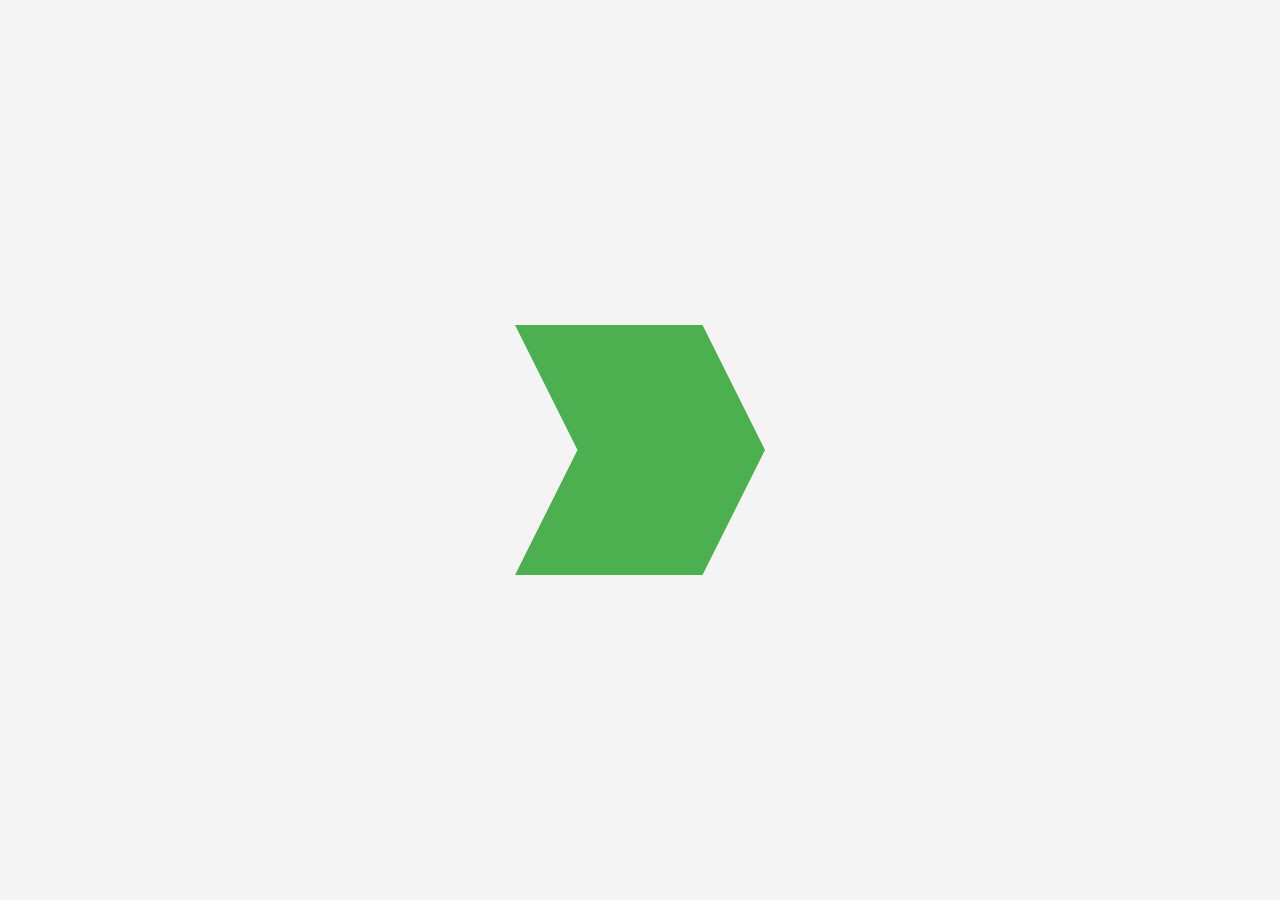
==== test.html @ a3309229 "first commit" ====
<!DOCTYPE html>
<html lang="en">
<head>
<meta charset="UTF-8">
<meta name="viewport" content="width=device-width, initial-scale=1.0">
<title>Clip Path Square</title>

<style>
    * {
        margin: 0;
        padding: 0;
        box-sizing: border-box;
    }

    body {
        display: flex;
        justify-content: center;
        align-items: center;
        height: 100vh;
        background: #f4f4f4;
    }

    .square {
        width: 250px;
        height: 250px;
        background: #4CAF50;

        /* Square Clip Path */
/* clip-path: polygon(
     100% 0,
        100% 0,
        100% 100%,
        0 100%
); */

/* clip-path: polygon(75% 0%, 100% 50%, 75% 100%, 0% 100%,25% 50%, 0% 0%); */
clip-path: polygon(75% 0, 100% 50%, 75% 100%,0% 100%, 25% 50%,0% 0%);
    }
</style>
</head>
<body>

<div class="square"></div>

</body>
</html>
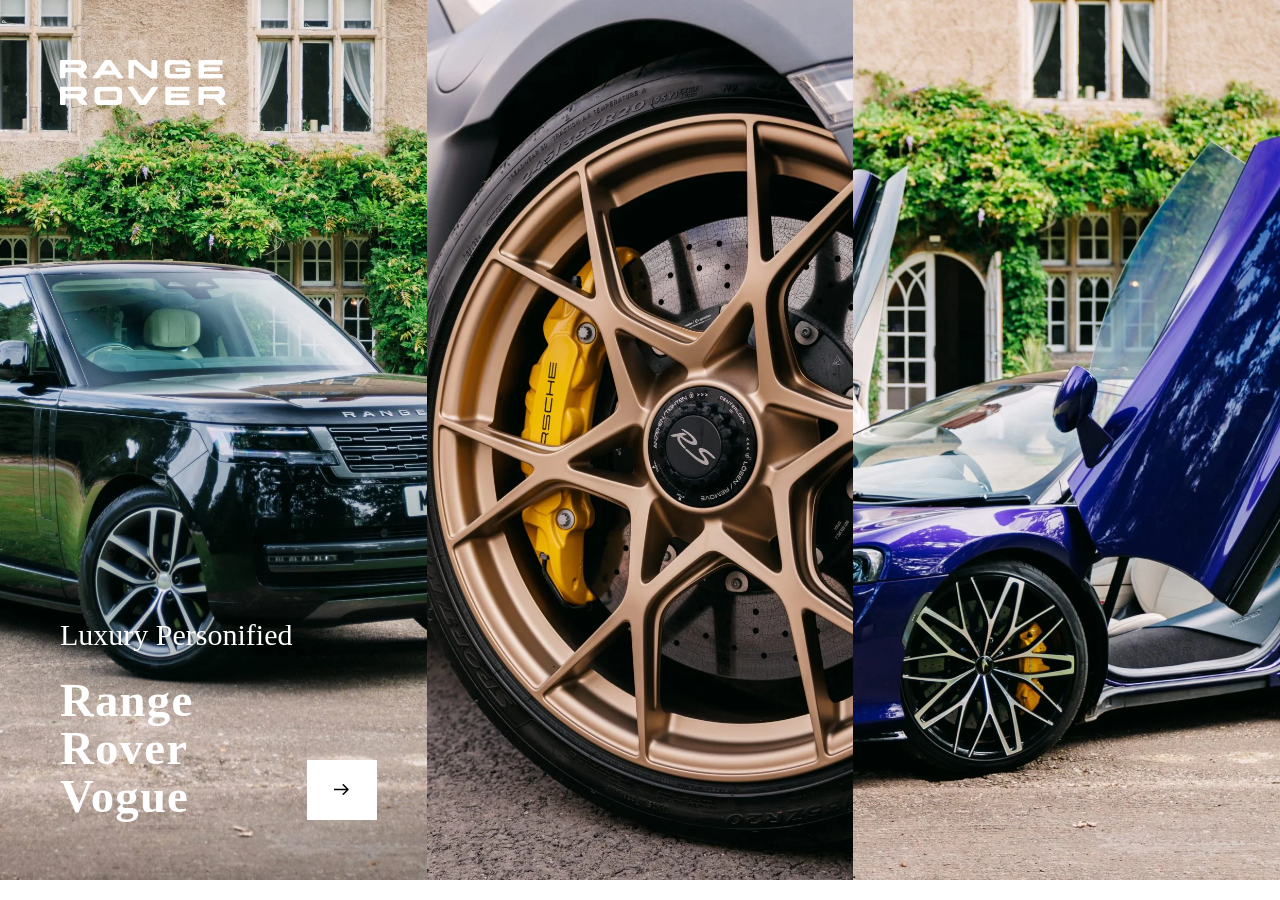
==== commit 56e2b0d2: "completed mobile navbar" ====
--- a/test.html
+++ b/test.html
@@ -1,46 +1,296 @@
 <!DOCTYPE html>
 <html lang="en">
 <head>
-<meta charset="UTF-8">
-<meta name="viewport" content="width=device-width, initial-scale=1.0">
-<title>Clip Path Square</title>
-
-<style>
-    * {
-        margin: 0;
-        padding: 0;
-        box-sizing: border-box;
-    }
-
-    body {
-        display: flex;
-        justify-content: center;
-        align-items: center;
-        height: 100vh;
-        background: #f4f4f4;
-    }
-
-    .square {
-        width: 250px;
-        height: 250px;
-        background: #4CAF50;
-
-        /* Square Clip Path */
-/* clip-path: polygon(
-     100% 0,
-        100% 0,
-        100% 100%,
-        0 100%
-); */
-
-/* clip-path: polygon(75% 0%, 100% 50%, 75% 100%, 0% 100%,25% 50%, 0% 0%); */
-clip-path: polygon(75% 0, 100% 50%, 75% 100%,0% 100%, 25% 50%,0% 0%);
-    }
-</style>
+    <meta charset="UTF-8">
+    <meta name="viewport" content="width=device-width, initial-scale=1.0">
+    <title>Document</title>
 </head>
 <body>
-
-<div class="square"></div>
-
+    <style>
+        
+*,
+*::before,
+*::after{
+    margin: 0;
+    padding: 0;
+    box-sizing: border-box;
+}
+/*premimum section */
+.premimum_wrapper{
+padding: 150px 0px;
+}
+.premimum_content{
+      display: grid;
+  grid-template-columns: 1fr 1fr; /* Two equal columns */
+  gap: 30px;  
+}
+.premimum_left h3{
+    font-size: 40px;
+font-style: normal;
+font-weight: 500;
+line-height: 120%; /* 48px */
+letter-spacing: 1.2px;
+}
+.premimum_right{
+    display: flex;
+    flex-direction: column;
+    gap: 30px;
+}
+.premimum_right_content h4{
+font-size: 22px;
+font-style: normal;
+font-weight: 700;
+line-height: 28px;
+}
+.premimum_right_content p{
+font-size: 22px;
+font-style: normal;
+font-weight: 400;
+line-height: 28px;
+}
+.premimum_right_content{
+    display: flex;
+    flex-direction: column;
+    gap: 30px;
+}
+.premimum_right_content_head h3{
+color: #FF8000;
+font-size: 16px;
+font-style: normal;
+font-weight: 700;
+line-height: 24px;
+}
+.premimum_right_content_button{
+    display: flex;
+    gap: 10px;
+    align-items: center;
+
+}
+.premimum_right_content_button svg{
+    display: none;
+     transform: translateX(-10px);
+    transition: transform 0.5s ease;
+}
+.premimum_right_content_button:hover svg{
+    display: block;
+     transform: translateX(0)
+    
+}
+
+/* .car_expander{
+    display: grid;
+      grid-template-columns: 1fr 1fr 1fr;
+      height: 880px; 
+}
+.car_expander-img{
+    background-color: #FF8000;
+    transition: width .5s;
+}
+.car_expander-img img{
+    width: 100%;
+    height: 100%;
+        object-fit: cover;
+    display: block;
+}
+.car_expander-img:hover{
+    width: 1280px;
+    cursor: pointer;
+} */
+
+.car_expander {
+    display: grid;
+    grid-template-columns: 1fr 1fr 1fr;
+    height: 880px;
+    transition: grid-template-columns 0.6s ease;
+    overflow: hidden;
+}
+
+.car_expander:has(.car_expander-img:nth-child(1):hover) {
+    grid-template-columns: 2fr 0.5fr 0.5fr;
+}
+
+.car_expander:has(.car_expander-img:nth-child(2):hover) {
+    grid-template-columns: 0.5fr 2fr 0.5fr;
+}
+
+.car_expander:has(.car_expander-img:nth-child(3):hover) {
+    grid-template-columns: 0.5fr 0.5fr 2fr;
+}
+
+.car_expander-img {
+    overflow: hidden;
+    position: relative;
+}
+
+.car_expander-img img {
+    width: 100%;
+    height: 100%;
+    object-fit: cover;
+    transition: transform 0.6s ease;
+}
+
+.car_expander-img:hover img {
+    transform: scale(1.05);
+}
+.car_expander_content{
+   position: absolute;
+    inset: 0;              /* top:0; right:0; bottom:0; left:0 */
+    padding: 60px;
+    display: flex;
+   
+    color: #fff;
+    z-index: 2;
+    display: flex;
+    flex-direction: column;
+   justify-content: space-between;
+}
+.expander_overlay-svg{
+  
+}
+.car_expander_bottom h6{
+font-family: "Darker Grotesque";
+font-size: 30px;
+font-style: normal;
+font-weight: 500;
+line-height: 140%;
+}
+.expander-car-name{
+    display: flex;
+    gap: 20px;
+}
+.expander-car-name{
+    font-family: "IvyOra Display";
+font-size: 40px;
+font-style: normal;
+font-weight: 500;
+line-height: 120%; /* 48px */
+letter-spacing: 1.2px;
+display: flex;
+gap: 20px;
+align-items: flex-end;
+}
+.car_expander_bottom{
+    display: flex;
+    flex-direction: column;
+    gap: 20px;
+}
+h6,h3{
+    margin: 0;
+}
+
+
+
+
+
+/*arrow_down*/
+.arrow_down_wrap{
+    position: relative;
+    width: 60px;
+    height: 60px;
+}
+
+/* bars sit fixed in place above the box, hidden until hover — no motion, no fade */
+.trail-bars{
+    position: absolute;
+    top: 0;
+    left: 0;
+    width: 60px;
+    /* height: 30px; */
+    height: 60px;
+    display: flex;
+    /* flex-direction: column; */
+    gap: 5px;
+}
+.trail-bars .trail-bar{
+    opacity: 0;
+   
+    width: 5px;
+    height: 100%;
+    background-color: #FFF;    
+}
+
+.arrow_down_wrap:hover .trail-bar1{
+    opacity: .4;
+}
+.arrow_down_wrap:hover .trail-bar2{
+    opacity: .6;
+}
+.arrow_down_wrap:hover .trail-bar3{
+    opacity: .8;
+}
+/* only the box itself animates, sliding down 30px */
+.top_arrow_down{
+    position: relative;
+    width: 60px;
+    height: 60px;
+    overflow: visible;
+    transition: transform 0.3s ease;
+    border: 1px solid white;
+   display: flex;
+   align-items: center;
+    justify-content: center;
+    background-color: #FFF;
+}
+.arrow_down_wrap:hover .top_arrow_down{
+    transform: translatex(30px);
+    background-color: #FFF;
+}
+.top_arrow_down svg path{
+    transition: fill 0.3s ease;
+}
+.top_arrow_down:hover svg path{
+    fill: black;
+}
+.expander-car-name1{
+    width:430px;
+   
+}
+.top_arrow_down{
+    width: 70px;
+}
+
+    </style>
+      <section class="Premium_section">
+         <div class="car_expander">
+              <div class="car_expander-img">
+                  <img src="./assets/images/Range-Rover-Vogue-scaled--.webp" alt="">
+
+                  <div class="car_expander_content"> 
+                    <div class="expander_overlay-svg">
+                              <svg xmlns="http://www.w3.org/2000/svg" width="166" height="45" viewBox="0 0 166 45" fill="none">
+                                <path d="M0.0978451 0.18753C0.0415468 0.28128 -0.0147515 4.31253 0.00401462 9.13128C0.00401462 17.2125 0.0415468 17.925 0.323038 18.15C0.566998 18.3188 1.31764 18.375 3.00659 18.3375L5.35235 18.2813L5.40865 15.4875C5.42742 13.8 5.54001 12.5813 5.67138 12.4313C5.82151 12.2438 6.985 12.1875 11.0197 12.1875C16.1241 12.1875 16.1616 12.1875 16.5745 12.6188C17.1375 13.2 19.2768 15.6188 20.2714 16.7813C21.6413 18.4125 21.5287 18.375 24.6439 18.375C26.8771 18.375 27.4025 18.3188 27.4025 18.1125C27.4025 17.9625 26.4642 16.6875 25.3383 15.2625C24.1935 13.8188 23.2927 12.5438 23.3115 12.4313C23.349 12.3 23.8745 11.7938 24.4938 11.2875C25.1131 10.8 25.6948 10.2188 25.8074 9.99377C25.92 9.78752 26.0889 9.48752 26.2015 9.35627C26.3141 9.20627 26.558 8.60628 26.7269 8.00628C27.046 6.95628 27.046 6.86253 26.7269 5.56878C26.1077 3.09378 25.0005 1.50003 23.4804 0.881282C21.2097 -0.0187178 21.51 2.99895e-05 10.5506 2.99895e-05C4.11379 2.99895e-05 0.17291 0.0750299 0.0978451 0.18753ZM20.7218 5.08128C21.3786 5.85003 21.3598 6.63753 20.6655 7.33128L20.1025 7.87502L12.9151 7.83752L5.72768 7.78128L5.67138 6.13128L5.61508 4.50003H20.2339L20.7218 5.08128ZM44.7987 0.431277C44.5735 0.675027 43.6727 1.91253 42.7907 3.18753C40.5388 6.43128 39.6568 7.70627 38.2118 9.75002C37.236 11.1375 34.3647 15.225 32.7696 17.5313C32.6383 17.7 32.6758 17.8875 32.8447 18.075C33.0511 18.3375 33.5015 18.375 36.0162 18.3375L38.9437 18.2813L40.1635 16.4438L41.3833 14.625L48.3267 14.6625L55.2702 14.7188L56.1522 15.9375C56.6401 16.6125 57.2782 17.4375 57.5784 17.7563L58.1226 18.375H60.8812C63.0956 18.375 63.6211 18.3188 63.6211 18.1125C63.6211 17.9625 63.0956 17.1188 62.4576 16.2375C60.9751 14.1938 59.3424 11.8875 57.6347 9.46877C56.9028 8.43752 56.2085 7.44377 56.0771 7.27502C55.9458 7.08752 55.4578 6.39378 54.9887 5.71878C54.5195 5.04378 53.5812 3.73128 52.8869 2.77503C52.1738 1.83753 51.6108 1.01253 51.6108 0.937529C51.6108 0.881279 51.4419 0.637532 51.2355 0.412532C50.8601 0.0187823 50.6912 2.99895e-05 48.0265 2.99895e-05C45.3241 2.99895e-05 45.1928 0.0187777 44.7987 0.431277ZM49.6779 6.60003C50.2033 7.35003 50.9915 8.53128 51.4794 9.22503C51.9486 9.90003 52.2864 10.5188 52.2301 10.575C52.0799 10.725 44.7612 10.725 44.611 10.575C44.5547 10.5188 44.8925 9.90003 45.3617 9.22503C45.8496 8.53128 46.6378 7.35003 47.1632 6.60003C47.7262 5.77503 48.2141 5.25003 48.4206 5.25003C48.627 5.25003 49.1149 5.77503 49.6779 6.60003ZM68.6316 0.131282C68.5566 0.187532 68.5003 4.23753 68.5003 9.11252C68.5003 16.9875 68.5378 18 68.8005 18.2813C69.0445 18.525 69.4949 18.5625 71.3903 18.525L73.661 18.4688L73.7548 12.0938C73.8486 6.15003 73.9049 5.25003 74.299 5.25003C74.4491 5.25003 75.2936 5.88753 76.6635 7.03128C77.0764 7.38753 77.7895 7.96877 78.2587 8.34377C78.7278 8.70002 79.7599 9.52502 80.5669 10.1813C81.3738 10.8188 82.5749 11.7563 83.2129 12.2813C85.4836 14.0813 87.1726 15.45 87.2664 15.5625C87.3227 15.6188 88.1672 16.3125 89.1618 17.1188L90.9633 18.5625H93.8533C95.8613 18.5625 96.8371 18.4875 96.9872 18.3375C97.1561 18.1688 97.2124 15.9375 97.2124 9.46877V0.806277L96.7808 0.412532C96.3867 0.0375323 96.1427 2.99895e-05 94.1723 2.99895e-05C92.9713 2.99895e-05 91.8641 0.0562811 91.6952 0.112531C91.4325 0.206281 91.3949 0.900031 91.3949 5.92503C91.3949 10.8375 91.3574 11.6438 91.1134 11.7375C90.9445 11.8125 90.3065 11.4375 89.4808 10.7625C88.7301 10.1438 87.3602 9.03753 86.4219 8.26878C85.5024 7.51878 84.3201 6.56252 83.7947 6.15002C83.288 5.73752 82.5186 5.11878 82.1057 4.78128C81.28 4.06878 80.3605 3.33753 78.2587 1.70628C77.4705 1.10628 76.7386 0.468781 76.5885 0.300031C76.3633 0.0375311 75.8191 2.99895e-05 72.535 2.99895e-05C70.452 2.99895e-05 68.6879 0.0562822 68.6316 0.131282ZM107.628 0.393781C106.483 0.787531 105.62 1.59378 105.094 2.75628C104.719 3.60003 104.7 3.95628 104.7 8.98127V14.325L105.282 15.4875C105.713 16.3688 106.07 16.8 106.839 17.325C107.384 17.7 107.965 18 108.134 18C108.303 18 108.51 18.075 108.566 18.1875C108.641 18.3 111.944 18.375 117.836 18.375C128.101 18.375 127.557 18.45 129.021 16.9688C130.203 15.7875 130.428 14.925 130.428 11.4375C130.428 8.81252 130.391 8.45628 130.091 8.17503C129.772 7.89378 129.04 7.87503 122.622 7.91253L115.509 7.96877L115.453 9.58127C115.416 10.875 115.472 11.2688 115.697 11.5125C115.96 11.775 116.635 11.8125 120.689 11.8125C124.573 11.8125 125.399 11.85 125.474 12.075C125.587 12.3938 125.287 13.05 124.742 13.6313L124.367 14.0625H117.273C110.93 14.0625 110.18 14.025 109.955 13.7438C109.748 13.5188 109.692 12.6188 109.692 9.86252C109.692 6.39378 109.711 6.26253 110.123 5.71878C111.062 4.51878 111.099 4.51878 118.249 4.50003C125.399 4.50003 125.155 4.46252 125.455 5.68127C125.643 6.43127 126.056 6.56253 128.12 6.56253C130.166 6.56253 130.428 6.45003 130.428 5.55003C130.428 3.63753 128.683 0.937528 127.238 0.637528C126.975 0.581279 126.469 0.450029 126.112 0.356279C125.718 0.243779 121.984 0.150032 117.011 0.131282C109.617 0.0937822 108.453 0.131281 107.628 0.393781ZM143.377 0.18753L138.592 0.28128L138.535 9.09377C138.498 17.2125 138.517 17.925 138.817 18.1313C139.061 18.3188 141.763 18.375 150.808 18.375C161.28 18.375 162.481 18.3375 162.594 18.075C162.837 17.4375 162.706 14.9063 162.406 14.475L162.124 14.0625H153.229C144.616 14.0625 144.315 14.0438 144.128 13.7063C143.865 13.2 143.884 12.1313 144.184 11.7563C144.39 11.475 145.141 11.4375 152.103 11.4L159.797 11.3438L159.854 9.58127C159.891 8.45628 159.835 7.74377 159.685 7.57502C159.516 7.35002 158.146 7.31253 151.822 7.31253C143.339 7.31253 143.94 7.40627 143.94 6.07503C143.94 5.70003 144.034 5.25003 144.128 5.04378C144.315 4.70628 144.616 4.68753 153.398 4.68753C161.505 4.68753 162.5 4.65003 162.594 4.38753C162.65 4.21878 162.706 3.41253 162.706 2.56878C162.706 1.18128 162.65 0.975032 162.237 0.506282L161.749 2.99895e-05L154.956 0.0375323C151.221 0.0562822 146.004 0.13128 143.377 0.18753ZM0.00401462 27.0375V36C-0.0147515 43.9313 0.0227807 44.55 0.323038 44.775C0.566998 44.9437 1.31764 45 3.00659 44.9625L5.35235 44.9062L5.44618 41.9063C5.50248 40.2563 5.61508 38.7938 5.69014 38.6625C5.80274 38.4938 7.07883 38.4375 10.9822 38.4375H16.1241L17.8693 40.4438C18.8264 41.55 20.1588 43.0313 20.8344 43.725L22.073 45H24.8128C26.3329 45 27.6089 44.925 27.6652 44.8312C27.7215 44.7375 27.4776 44.3063 27.121 43.8563C26.7645 43.4063 25.8262 42.2062 25.0568 41.2125C24.2873 40.2188 23.5742 39.3563 23.4616 39.2813C23.1238 39.075 23.2552 38.4563 23.6868 38.2313C23.9308 38.1 24.2311 37.8938 24.3624 37.7625C24.4938 37.6125 24.7565 37.4063 24.9254 37.275C25.5822 36.8063 26.2766 35.6625 26.6519 34.4813C27.0272 33.3188 27.046 33.2438 26.7269 31.875C26.239 29.7563 25.4696 28.4813 24.156 27.6C22.711 26.625 22.6172 26.625 10.9071 26.625H0.00401462V27.0375ZM20.8156 31.425C21.3786 32.1375 21.3223 32.925 20.6655 33.5813L20.1025 34.125L12.9151 34.0875L5.72768 34.0313L5.67138 32.475L5.61508 30.9375H20.4403L20.8156 31.425ZM37.4236 26.9625C36.5228 27.3375 35.6221 28.05 35.2655 28.7063C34.6087 29.9063 34.5336 30.45 34.5336 35.3813C34.5336 40.8 34.6838 41.8875 35.6033 43.1063C36.2226 43.9313 36.4853 44.1375 37.4612 44.625C38.2118 45 38.4933 45 48.4393 44.9438C59.38 44.8875 59.1735 44.9063 60.5622 43.9125C60.8812 43.6875 61.3504 43.1813 61.5944 42.7875C62.026 42.0938 62.026 42.0375 62.026 36.1875C62.026 30.6375 62.0072 30.2438 61.6507 29.625C61.144 28.725 60.262 27.7688 59.6052 27.4313C58.1226 26.6625 57.7098 26.625 47.7637 26.6438C39.2064 26.6438 38.118 26.6813 37.4236 26.9625ZM56.4524 31.5C56.8465 31.875 56.8653 32.025 56.8653 35.5125C56.8653 38.8125 56.8278 39.1875 56.5087 39.5812L56.1522 40.0313L48.5332 40.0875C43.3912 40.125 40.7828 40.0688 40.5388 39.9375C40.1822 39.75 40.1635 39.5438 40.1635 35.8125C40.1635 32.1188 40.1822 31.8563 40.5388 31.5C40.8953 31.1438 41.1581 31.125 48.4768 31.125C55.8332 31.125 56.0584 31.1438 56.4524 31.5ZM67.3743 26.8875C67.3743 27.1313 68.0124 28.125 69.6263 30.3563C72.0658 33.7313 73.3607 35.5688 74.1301 36.675C74.5993 37.35 75.0684 38.0063 75.1622 38.1188C75.2748 38.25 75.6126 38.7188 75.9317 39.1875C77.2453 41.1188 78.9155 43.4625 79.516 44.1938L80.154 45H85.8777L87.4165 42.8813C89.0492 40.6125 89.7998 39.5813 92.2582 36.0938C94.679 32.7 96.2553 30.4875 97.4564 28.8375C99.0515 26.6438 99.0327 26.625 95.3546 26.625C92.108 26.625 92.108 26.625 91.3386 27.8438C91.0759 28.2563 90.3628 29.2875 89.7623 30.1313C89.1618 30.975 87.6792 33.0938 86.4782 34.8188C83.6258 38.8875 82.8939 39.8438 82.6124 39.8438C82.3872 39.8438 81.7304 38.9625 78.6152 34.4063C77.752 33.1688 76.7011 31.65 76.2507 31.0313C75.8191 30.4125 75.0497 29.325 74.5617 28.6313C73.0604 26.4938 73.3419 26.625 70.1517 26.625C67.9373 26.625 67.3743 26.6813 67.3743 26.8875ZM105.394 27.0375C105.207 27.75 105.263 43.4438 105.47 43.95C105.864 45.0188 105.732 45 118.08 44.9625L129.396 44.9062L129.453 42.8438C129.49 41.0625 129.453 40.7625 129.171 40.5563C128.927 40.3688 126.882 40.3125 120.201 40.3125C113.464 40.3125 111.475 40.2563 111.212 40.0688C110.968 39.8813 110.893 39.6188 110.949 38.8125L111.006 37.7813L118.981 37.6875L126.957 37.5938L127.013 36C127.088 33.45 127.857 33.6563 118.869 33.6C113.107 33.5625 111.174 33.4875 111.062 33.3188C110.987 33.1875 110.912 32.7 110.912 32.2125C110.912 31.5188 110.987 31.275 111.268 31.125C111.512 31.0125 114.777 30.9375 120.557 30.9375H129.49V29.0063C129.49 27.75 129.415 27 129.265 26.85C129.096 26.6813 126.169 26.625 117.273 26.625H105.507L105.394 27.0375ZM138.629 26.7563C138.554 26.8125 138.498 30.8063 138.498 35.625C138.498 43.9313 138.517 44.4 138.854 44.7C139.136 44.9625 139.549 45 141.425 44.9625L143.659 44.9062L143.715 42.0187C143.734 40.275 143.846 39.0188 143.959 38.8688C144.128 38.6813 145.291 38.625 149.382 38.625H154.58L156.72 41.1C157.902 42.4688 159.197 43.8938 159.591 44.2875L160.323 45H163.1C164.77 45 165.915 44.925 165.99 44.8125C166.103 44.6437 165.221 43.3312 164.677 42.8438C164.564 42.7313 163.963 41.9813 163.325 41.1563C162.706 40.3313 162.049 39.5438 161.88 39.3937C161.411 39 161.524 38.475 162.162 38.1375C162.913 37.7625 163.851 36.825 164.526 35.7938C165.014 35.0063 165.052 34.8563 165.033 33C165.014 30.6188 164.658 29.6625 163.194 28.2C161.58 26.5875 161.862 26.625 149.438 26.625C143.565 26.625 138.686 26.6813 138.629 26.7563ZM159.141 31.4438C159.46 31.8563 159.535 32.1188 159.422 32.7188C159.216 34.1438 159.403 34.125 151.353 34.125C146.042 34.125 144.146 34.0688 143.978 33.9C143.734 33.6563 143.659 31.275 143.884 31.0688C143.94 30.9938 147.318 30.9375 151.371 30.9375H158.746L159.141 31.4438Z" fill="white"/>
+                                </svg>
+        
+                    </div>
+                      <div class="car_expander_bottom">
+                                <h6>Luxury Personified</h6>
+                                <div class="expander-car-name">
+                                         <div class="expander-car-name1">
+                                            <h3>Range Rover <br> Vogue</h3>
+                                         </div>
+                                          <div class="arrow_down_wrap">
+                        <div class="trail-bars">
+                            <div class="trail-bar trail-bar1"></div>
+                             <div class="trail-bar trail-bar2"></div>
+                              <div class="trail-bar trail-bar3"></div>
+                        </div>
+
+                        <div class="top_arrow_down">
+                            <svg xmlns="http://www.w3.org/2000/svg" width="15" height="12" viewBox="0 0 15 12" fill="none">
+  <path d="M8.69629 0.21967C8.98918 -0.0732233 9.46492 -0.0732233 9.75781 0.21967L14.5303 4.99311C14.8232 5.286 14.8232 5.76076 14.5303 6.05365L9.75781 10.8271C9.46492 11.12 8.98918 11.12 8.69629 10.8271C8.4034 10.5342 8.4034 10.0585 8.69629 9.76557L12.1895 6.27338H0V4.77338H12.1895L8.69629 1.28119C8.4034 0.9883 8.4034 0.512563 8.69629 0.21967Z" fill="black"/>
+</svg>
+                        </div>
+                                       </div>
+                                </div>
+                      </div>
+          </div>
+              </div>
+              <div class="car_expander-img">
+                <img src="./assets/images/Porsche-718-Spider-RS-scaled.webp" alt="">
+              </div>
+              <div class="car_expander-img">
+                <img src="./assets/images/McLaren-GT-scaled.webp" alt="">
+              </div>
+         </div>
 </body>
 </html>
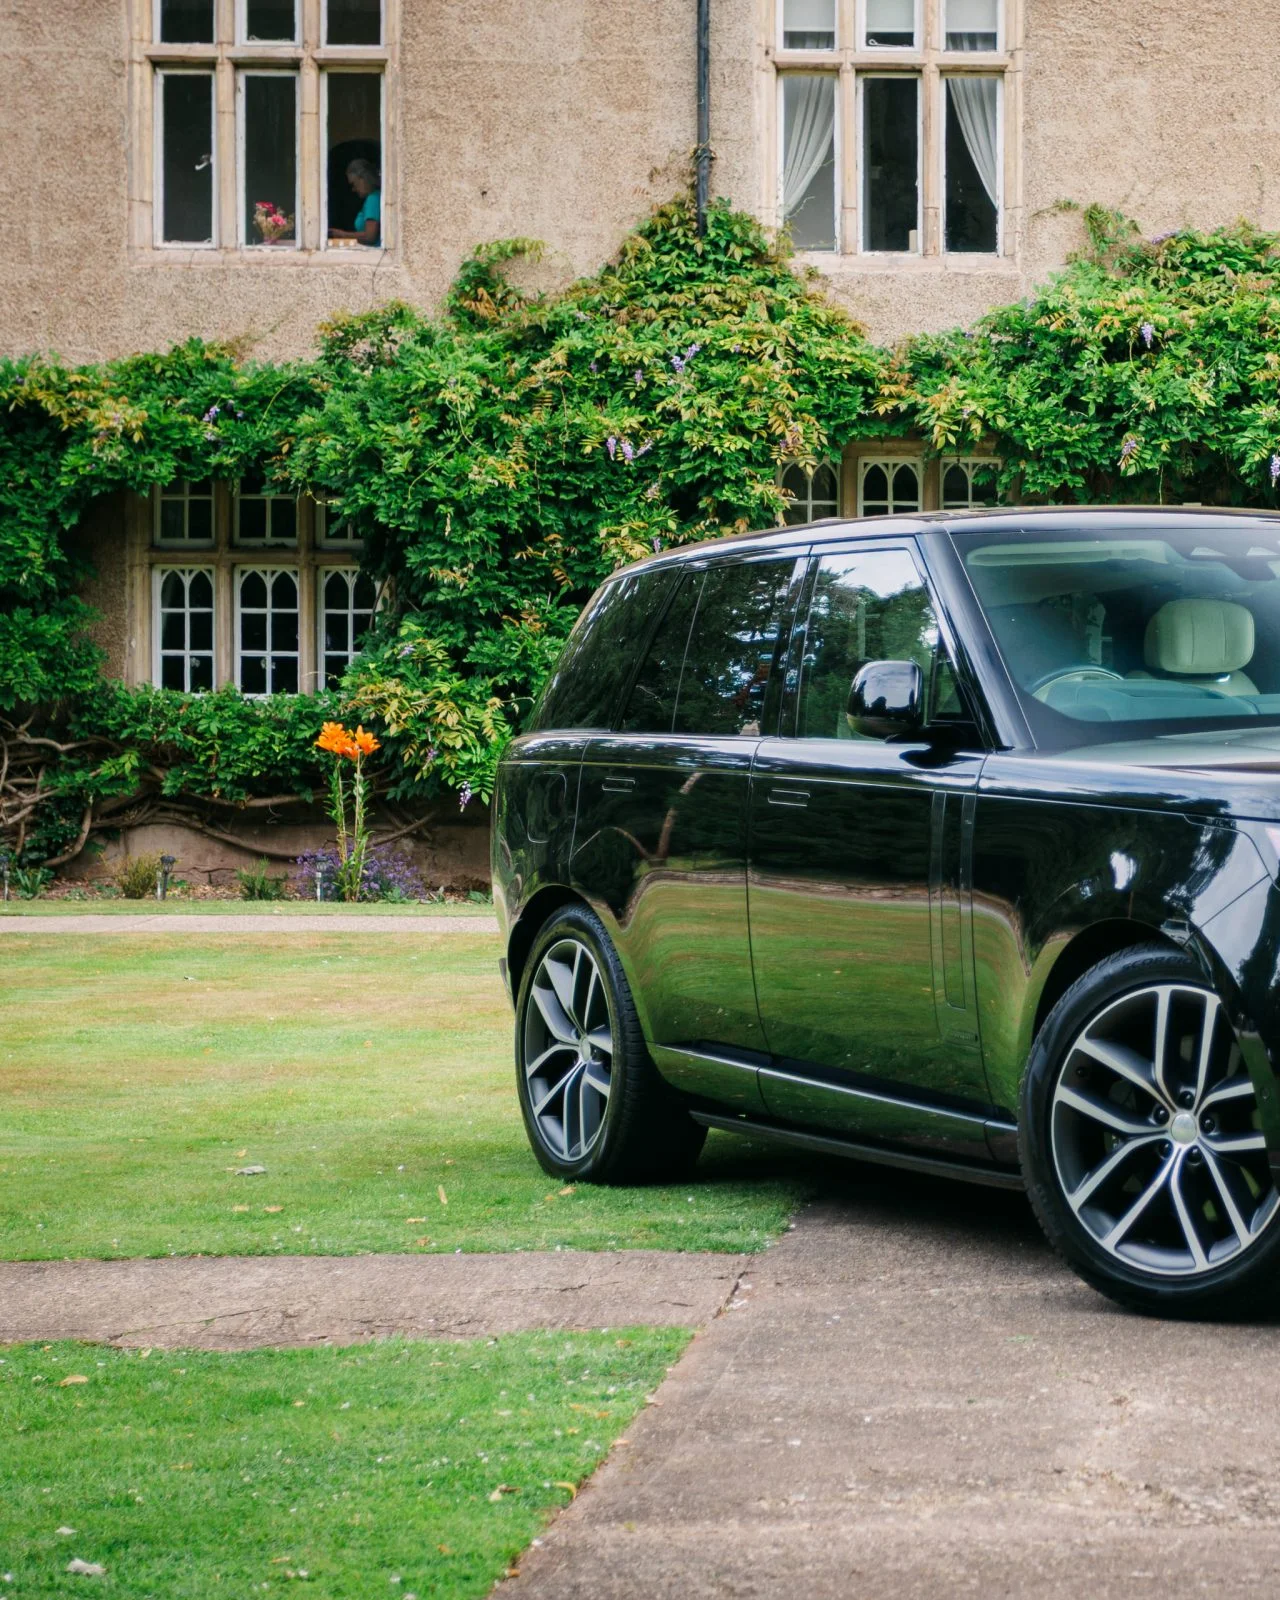
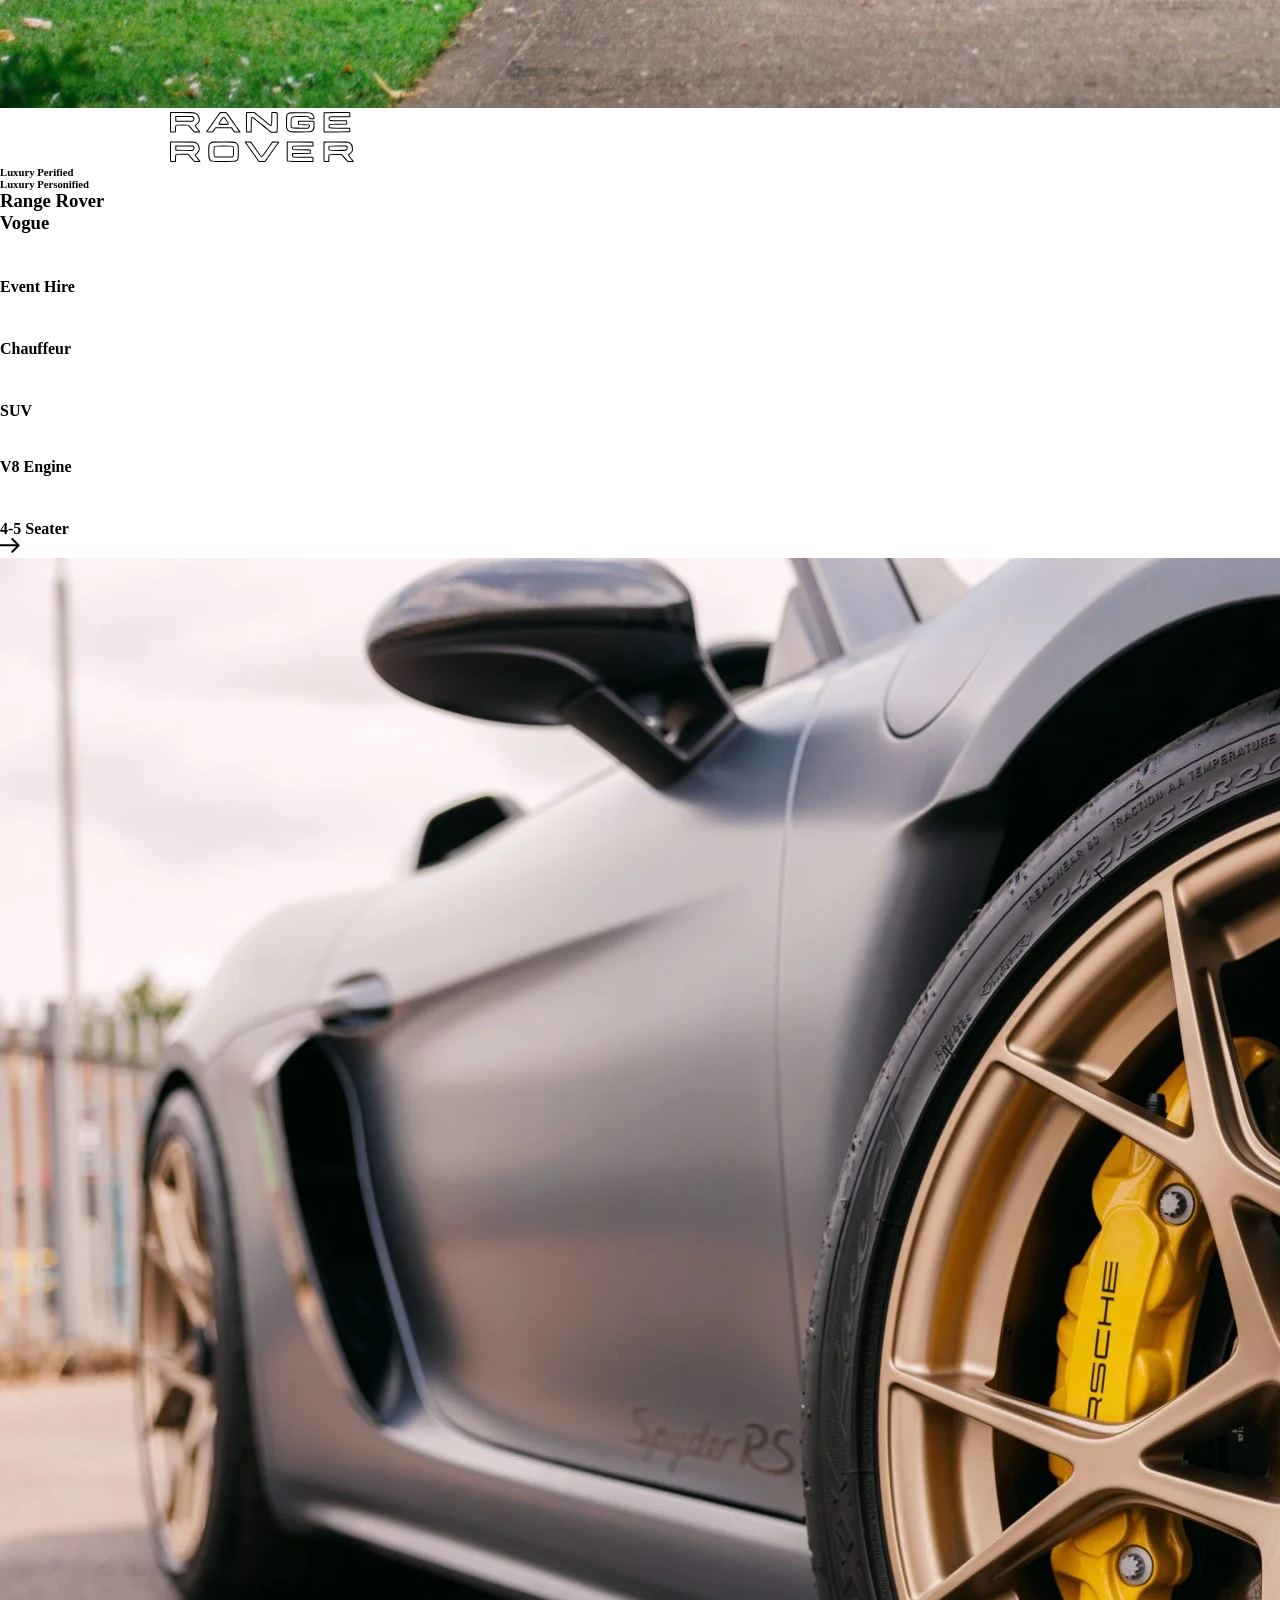
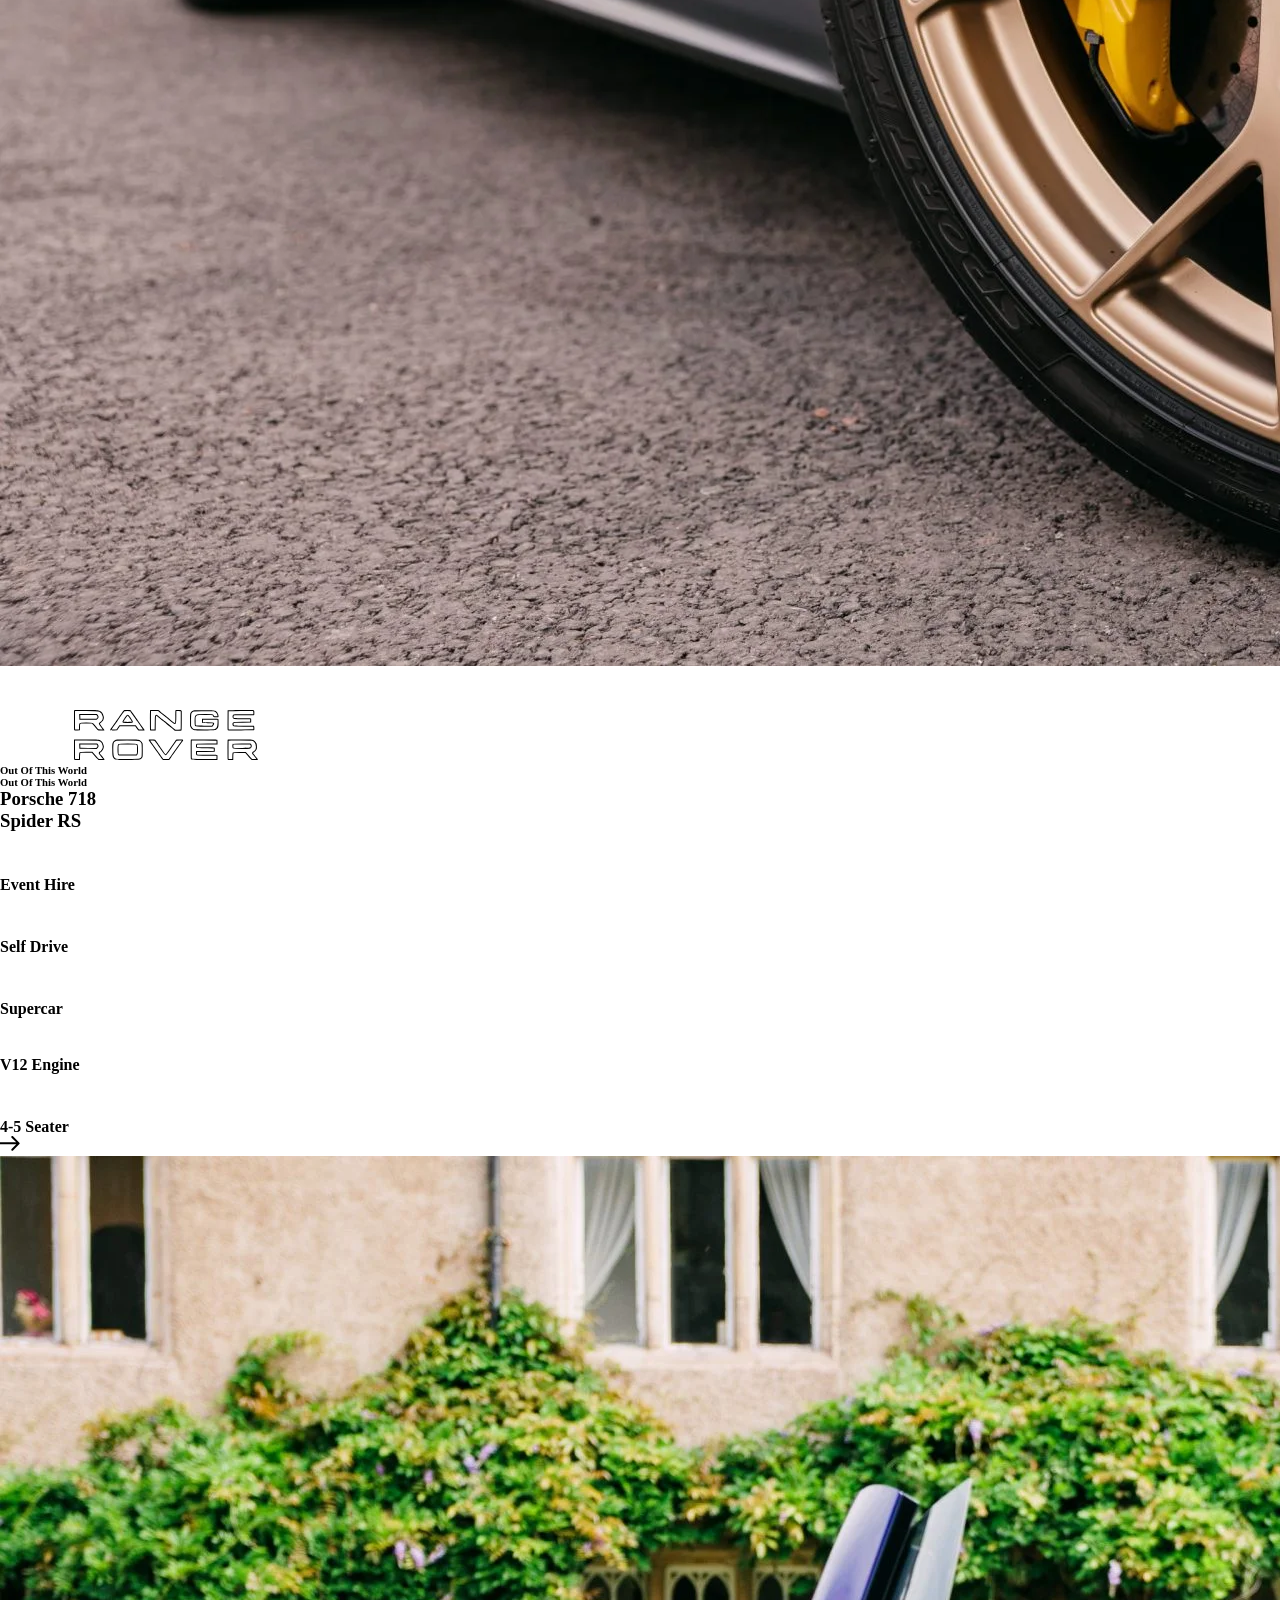
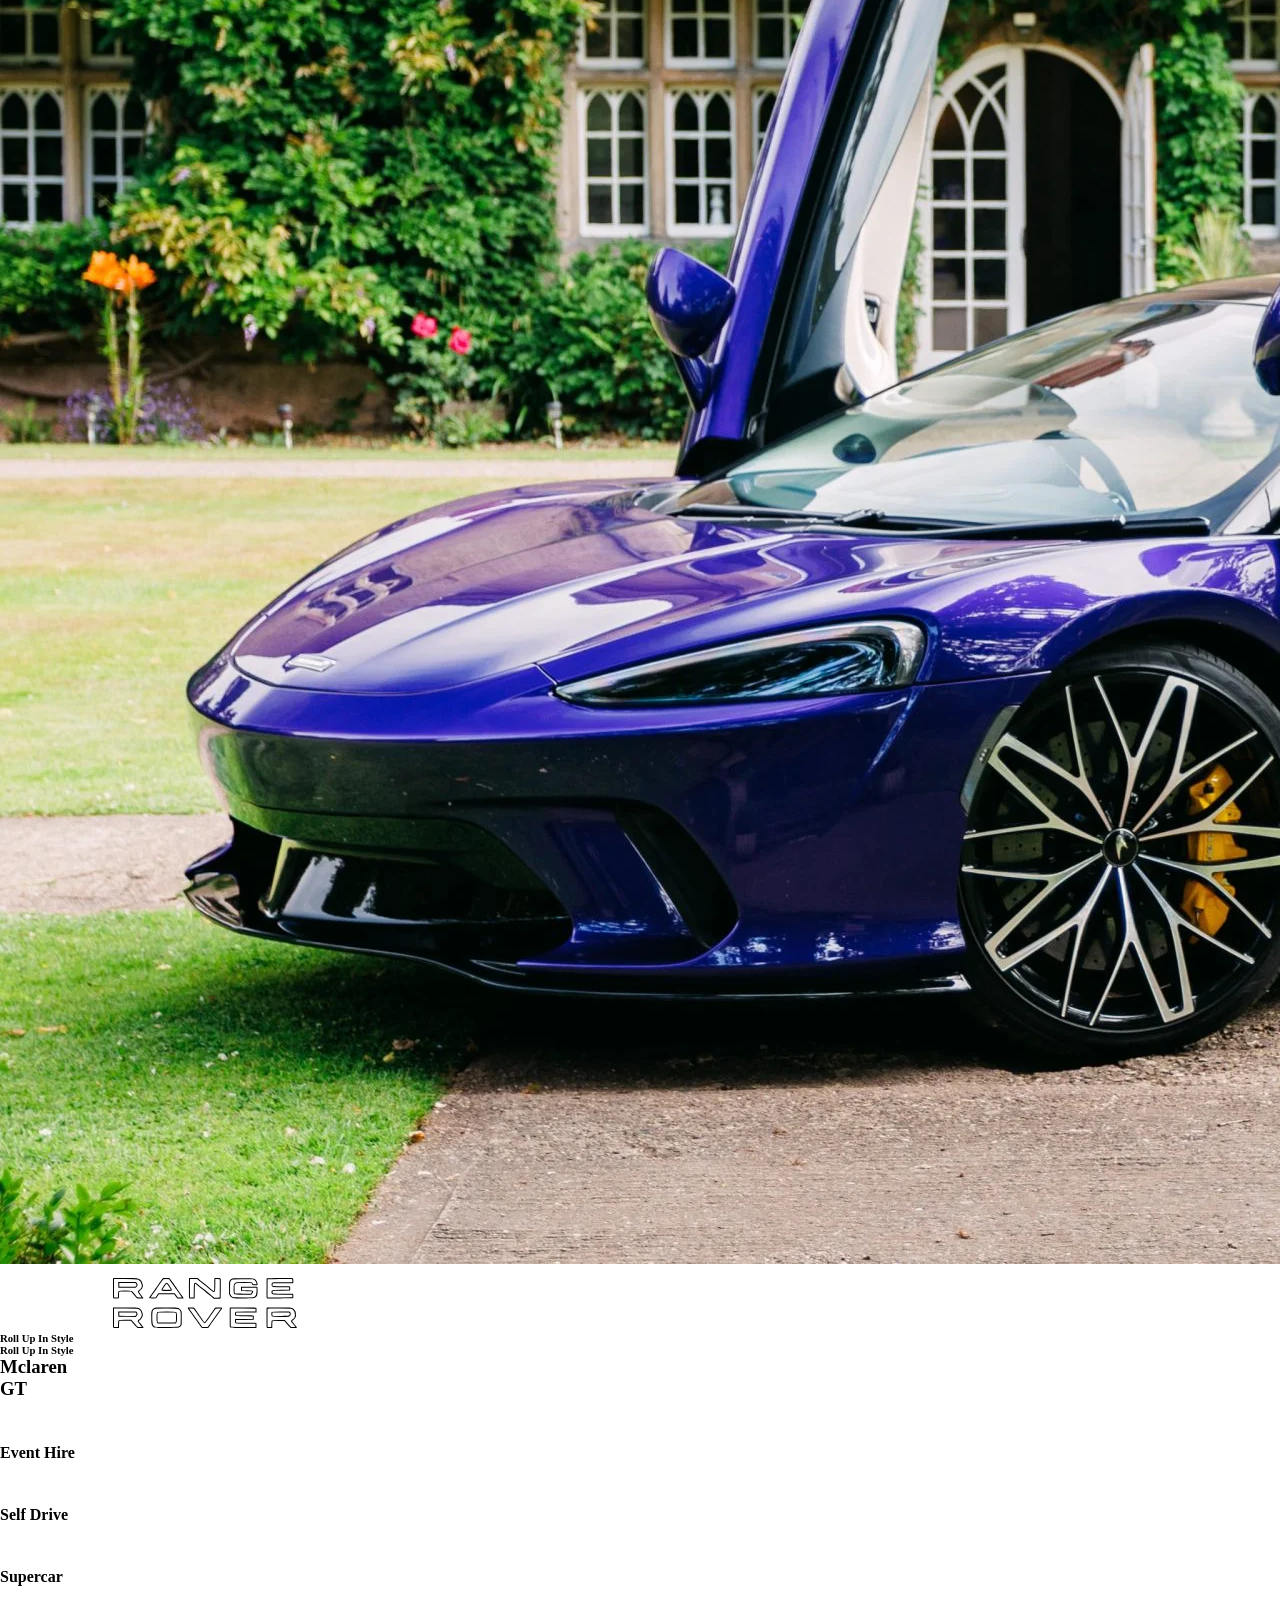
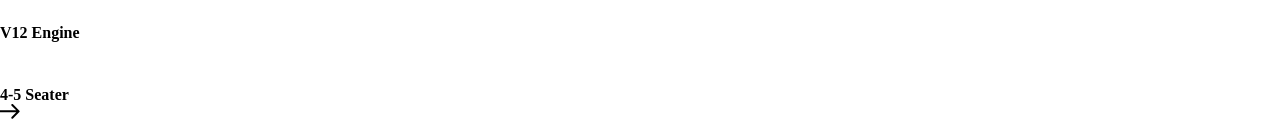
==== commit 6277546a: "completed the form_section" ====
--- a/test.html
+++ b/test.html
@@ -16,238 +16,7 @@
     box-sizing: border-box;
 }
 /*premimum section */
-.premimum_wrapper{
-padding: 150px 0px;
-}
-.premimum_content{
-      display: grid;
-  grid-template-columns: 1fr 1fr; /* Two equal columns */
-  gap: 30px;  
-}
-.premimum_left h3{
-    font-size: 40px;
-font-style: normal;
-font-weight: 500;
-line-height: 120%; /* 48px */
-letter-spacing: 1.2px;
-}
-.premimum_right{
-    display: flex;
-    flex-direction: column;
-    gap: 30px;
-}
-.premimum_right_content h4{
-font-size: 22px;
-font-style: normal;
-font-weight: 700;
-line-height: 28px;
-}
-.premimum_right_content p{
-font-size: 22px;
-font-style: normal;
-font-weight: 400;
-line-height: 28px;
-}
-.premimum_right_content{
-    display: flex;
-    flex-direction: column;
-    gap: 30px;
-}
-.premimum_right_content_head h3{
-color: #FF8000;
-font-size: 16px;
-font-style: normal;
-font-weight: 700;
-line-height: 24px;
-}
-.premimum_right_content_button{
-    display: flex;
-    gap: 10px;
-    align-items: center;
-
-}
-.premimum_right_content_button svg{
-    display: none;
-     transform: translateX(-10px);
-    transition: transform 0.5s ease;
-}
-.premimum_right_content_button:hover svg{
-    display: block;
-     transform: translateX(0)
-    
-}
-
-/* .car_expander{
-    display: grid;
-      grid-template-columns: 1fr 1fr 1fr;
-      height: 880px; 
-}
-.car_expander-img{
-    background-color: #FF8000;
-    transition: width .5s;
-}
-.car_expander-img img{
-    width: 100%;
-    height: 100%;
-        object-fit: cover;
-    display: block;
-}
-.car_expander-img:hover{
-    width: 1280px;
-    cursor: pointer;
-} */
-
-.car_expander {
-    display: grid;
-    grid-template-columns: 1fr 1fr 1fr;
-    height: 880px;
-    transition: grid-template-columns 0.6s ease;
-    overflow: hidden;
-}
-
-.car_expander:has(.car_expander-img:nth-child(1):hover) {
-    grid-template-columns: 2fr 0.5fr 0.5fr;
-}
-
-.car_expander:has(.car_expander-img:nth-child(2):hover) {
-    grid-template-columns: 0.5fr 2fr 0.5fr;
-}
-
-.car_expander:has(.car_expander-img:nth-child(3):hover) {
-    grid-template-columns: 0.5fr 0.5fr 2fr;
-}
-
-.car_expander-img {
-    overflow: hidden;
-    position: relative;
-}
-
-.car_expander-img img {
-    width: 100%;
-    height: 100%;
-    object-fit: cover;
-    transition: transform 0.6s ease;
-}
-
-.car_expander-img:hover img {
-    transform: scale(1.05);
-}
-.car_expander_content{
-   position: absolute;
-    inset: 0;              /* top:0; right:0; bottom:0; left:0 */
-    padding: 60px;
-    display: flex;
-   
-    color: #fff;
-    z-index: 2;
-    display: flex;
-    flex-direction: column;
-   justify-content: space-between;
-}
-.expander_overlay-svg{
-  
-}
-.car_expander_bottom h6{
-font-family: "Darker Grotesque";
-font-size: 30px;
-font-style: normal;
-font-weight: 500;
-line-height: 140%;
-}
-.expander-car-name{
-    display: flex;
-    gap: 20px;
-}
-.expander-car-name{
-    font-family: "IvyOra Display";
-font-size: 40px;
-font-style: normal;
-font-weight: 500;
-line-height: 120%; /* 48px */
-letter-spacing: 1.2px;
-display: flex;
-gap: 20px;
-align-items: flex-end;
-}
-.car_expander_bottom{
-    display: flex;
-    flex-direction: column;
-    gap: 20px;
-}
-h6,h3{
-    margin: 0;
-}
-
-
-
-
-
-/*arrow_down*/
-.arrow_down_wrap{
-    position: relative;
-    width: 60px;
-    height: 60px;
-}
-
-/* bars sit fixed in place above the box, hidden until hover — no motion, no fade */
-.trail-bars{
-    position: absolute;
-    top: 0;
-    left: 0;
-    width: 60px;
-    /* height: 30px; */
-    height: 60px;
-    display: flex;
-    /* flex-direction: column; */
-    gap: 5px;
-}
-.trail-bars .trail-bar{
-    opacity: 0;
-   
-    width: 5px;
-    height: 100%;
-    background-color: #FFF;    
-}
-
-.arrow_down_wrap:hover .trail-bar1{
-    opacity: .4;
-}
-.arrow_down_wrap:hover .trail-bar2{
-    opacity: .6;
-}
-.arrow_down_wrap:hover .trail-bar3{
-    opacity: .8;
-}
-/* only the box itself animates, sliding down 30px */
-.top_arrow_down{
-    position: relative;
-    width: 60px;
-    height: 60px;
-    overflow: visible;
-    transition: transform 0.3s ease;
-    border: 1px solid white;
-   display: flex;
-   align-items: center;
-    justify-content: center;
-    background-color: #FFF;
-}
-.arrow_down_wrap:hover .top_arrow_down{
-    transform: translatex(30px);
-    background-color: #FFF;
-}
-.top_arrow_down svg path{
-    transition: fill 0.3s ease;
-}
-.top_arrow_down:hover svg path{
-    fill: black;
-}
-.expander-car-name1{
-    width:430px;
-   
-}
-.top_arrow_down{
-    width: 70px;
-}
+
 
     </style>
       <section class="Premium_section">
@@ -257,40 +26,573 @@
 
                   <div class="car_expander_content"> 
                     <div class="expander_overlay-svg">
-                              <svg xmlns="http://www.w3.org/2000/svg" width="166" height="45" viewBox="0 0 166 45" fill="none">
+                              <svg class="logo-default" xmlns="http://www.w3.org/2000/svg" width="166" height="45" viewBox="0 0 166 45" fill="none">
                                 <path d="M0.0978451 0.18753C0.0415468 0.28128 -0.0147515 4.31253 0.00401462 9.13128C0.00401462 17.2125 0.0415468 17.925 0.323038 18.15C0.566998 18.3188 1.31764 18.375 3.00659 18.3375L5.35235 18.2813L5.40865 15.4875C5.42742 13.8 5.54001 12.5813 5.67138 12.4313C5.82151 12.2438 6.985 12.1875 11.0197 12.1875C16.1241 12.1875 16.1616 12.1875 16.5745 12.6188C17.1375 13.2 19.2768 15.6188 20.2714 16.7813C21.6413 18.4125 21.5287 18.375 24.6439 18.375C26.8771 18.375 27.4025 18.3188 27.4025 18.1125C27.4025 17.9625 26.4642 16.6875 25.3383 15.2625C24.1935 13.8188 23.2927 12.5438 23.3115 12.4313C23.349 12.3 23.8745 11.7938 24.4938 11.2875C25.1131 10.8 25.6948 10.2188 25.8074 9.99377C25.92 9.78752 26.0889 9.48752 26.2015 9.35627C26.3141 9.20627 26.558 8.60628 26.7269 8.00628C27.046 6.95628 27.046 6.86253 26.7269 5.56878C26.1077 3.09378 25.0005 1.50003 23.4804 0.881282C21.2097 -0.0187178 21.51 2.99895e-05 10.5506 2.99895e-05C4.11379 2.99895e-05 0.17291 0.0750299 0.0978451 0.18753ZM20.7218 5.08128C21.3786 5.85003 21.3598 6.63753 20.6655 7.33128L20.1025 7.87502L12.9151 7.83752L5.72768 7.78128L5.67138 6.13128L5.61508 4.50003H20.2339L20.7218 5.08128ZM44.7987 0.431277C44.5735 0.675027 43.6727 1.91253 42.7907 3.18753C40.5388 6.43128 39.6568 7.70627 38.2118 9.75002C37.236 11.1375 34.3647 15.225 32.7696 17.5313C32.6383 17.7 32.6758 17.8875 32.8447 18.075C33.0511 18.3375 33.5015 18.375 36.0162 18.3375L38.9437 18.2813L40.1635 16.4438L41.3833 14.625L48.3267 14.6625L55.2702 14.7188L56.1522 15.9375C56.6401 16.6125 57.2782 17.4375 57.5784 17.7563L58.1226 18.375H60.8812C63.0956 18.375 63.6211 18.3188 63.6211 18.1125C63.6211 17.9625 63.0956 17.1188 62.4576 16.2375C60.9751 14.1938 59.3424 11.8875 57.6347 9.46877C56.9028 8.43752 56.2085 7.44377 56.0771 7.27502C55.9458 7.08752 55.4578 6.39378 54.9887 5.71878C54.5195 5.04378 53.5812 3.73128 52.8869 2.77503C52.1738 1.83753 51.6108 1.01253 51.6108 0.937529C51.6108 0.881279 51.4419 0.637532 51.2355 0.412532C50.8601 0.0187823 50.6912 2.99895e-05 48.0265 2.99895e-05C45.3241 2.99895e-05 45.1928 0.0187777 44.7987 0.431277ZM49.6779 6.60003C50.2033 7.35003 50.9915 8.53128 51.4794 9.22503C51.9486 9.90003 52.2864 10.5188 52.2301 10.575C52.0799 10.725 44.7612 10.725 44.611 10.575C44.5547 10.5188 44.8925 9.90003 45.3617 9.22503C45.8496 8.53128 46.6378 7.35003 47.1632 6.60003C47.7262 5.77503 48.2141 5.25003 48.4206 5.25003C48.627 5.25003 49.1149 5.77503 49.6779 6.60003ZM68.6316 0.131282C68.5566 0.187532 68.5003 4.23753 68.5003 9.11252C68.5003 16.9875 68.5378 18 68.8005 18.2813C69.0445 18.525 69.4949 18.5625 71.3903 18.525L73.661 18.4688L73.7548 12.0938C73.8486 6.15003 73.9049 5.25003 74.299 5.25003C74.4491 5.25003 75.2936 5.88753 76.6635 7.03128C77.0764 7.38753 77.7895 7.96877 78.2587 8.34377C78.7278 8.70002 79.7599 9.52502 80.5669 10.1813C81.3738 10.8188 82.5749 11.7563 83.2129 12.2813C85.4836 14.0813 87.1726 15.45 87.2664 15.5625C87.3227 15.6188 88.1672 16.3125 89.1618 17.1188L90.9633 18.5625H93.8533C95.8613 18.5625 96.8371 18.4875 96.9872 18.3375C97.1561 18.1688 97.2124 15.9375 97.2124 9.46877V0.806277L96.7808 0.412532C96.3867 0.0375323 96.1427 2.99895e-05 94.1723 2.99895e-05C92.9713 2.99895e-05 91.8641 0.0562811 91.6952 0.112531C91.4325 0.206281 91.3949 0.900031 91.3949 5.92503C91.3949 10.8375 91.3574 11.6438 91.1134 11.7375C90.9445 11.8125 90.3065 11.4375 89.4808 10.7625C88.7301 10.1438 87.3602 9.03753 86.4219 8.26878C85.5024 7.51878 84.3201 6.56252 83.7947 6.15002C83.288 5.73752 82.5186 5.11878 82.1057 4.78128C81.28 4.06878 80.3605 3.33753 78.2587 1.70628C77.4705 1.10628 76.7386 0.468781 76.5885 0.300031C76.3633 0.0375311 75.8191 2.99895e-05 72.535 2.99895e-05C70.452 2.99895e-05 68.6879 0.0562822 68.6316 0.131282ZM107.628 0.393781C106.483 0.787531 105.62 1.59378 105.094 2.75628C104.719 3.60003 104.7 3.95628 104.7 8.98127V14.325L105.282 15.4875C105.713 16.3688 106.07 16.8 106.839 17.325C107.384 17.7 107.965 18 108.134 18C108.303 18 108.51 18.075 108.566 18.1875C108.641 18.3 111.944 18.375 117.836 18.375C128.101 18.375 127.557 18.45 129.021 16.9688C130.203 15.7875 130.428 14.925 130.428 11.4375C130.428 8.81252 130.391 8.45628 130.091 8.17503C129.772 7.89378 129.04 7.87503 122.622 7.91253L115.509 7.96877L115.453 9.58127C115.416 10.875 115.472 11.2688 115.697 11.5125C115.96 11.775 116.635 11.8125 120.689 11.8125C124.573 11.8125 125.399 11.85 125.474 12.075C125.587 12.3938 125.287 13.05 124.742 13.6313L124.367 14.0625H117.273C110.93 14.0625 110.18 14.025 109.955 13.7438C109.748 13.5188 109.692 12.6188 109.692 9.86252C109.692 6.39378 109.711 6.26253 110.123 5.71878C111.062 4.51878 111.099 4.51878 118.249 4.50003C125.399 4.50003 125.155 4.46252 125.455 5.68127C125.643 6.43127 126.056 6.56253 128.12 6.56253C130.166 6.56253 130.428 6.45003 130.428 5.55003C130.428 3.63753 128.683 0.937528 127.238 0.637528C126.975 0.581279 126.469 0.450029 126.112 0.356279C125.718 0.243779 121.984 0.150032 117.011 0.131282C109.617 0.0937822 108.453 0.131281 107.628 0.393781ZM143.377 0.18753L138.592 0.28128L138.535 9.09377C138.498 17.2125 138.517 17.925 138.817 18.1313C139.061 18.3188 141.763 18.375 150.808 18.375C161.28 18.375 162.481 18.3375 162.594 18.075C162.837 17.4375 162.706 14.9063 162.406 14.475L162.124 14.0625H153.229C144.616 14.0625 144.315 14.0438 144.128 13.7063C143.865 13.2 143.884 12.1313 144.184 11.7563C144.39 11.475 145.141 11.4375 152.103 11.4L159.797 11.3438L159.854 9.58127C159.891 8.45628 159.835 7.74377 159.685 7.57502C159.516 7.35002 158.146 7.31253 151.822 7.31253C143.339 7.31253 143.94 7.40627 143.94 6.07503C143.94 5.70003 144.034 5.25003 144.128 5.04378C144.315 4.70628 144.616 4.68753 153.398 4.68753C161.505 4.68753 162.5 4.65003 162.594 4.38753C162.65 4.21878 162.706 3.41253 162.706 2.56878C162.706 1.18128 162.65 0.975032 162.237 0.506282L161.749 2.99895e-05L154.956 0.0375323C151.221 0.0562822 146.004 0.13128 143.377 0.18753ZM0.00401462 27.0375V36C-0.0147515 43.9313 0.0227807 44.55 0.323038 44.775C0.566998 44.9437 1.31764 45 3.00659 44.9625L5.35235 44.9062L5.44618 41.9063C5.50248 40.2563 5.61508 38.7938 5.69014 38.6625C5.80274 38.4938 7.07883 38.4375 10.9822 38.4375H16.1241L17.8693 40.4438C18.8264 41.55 20.1588 43.0313 20.8344 43.725L22.073 45H24.8128C26.3329 45 27.6089 44.925 27.6652 44.8312C27.7215 44.7375 27.4776 44.3063 27.121 43.8563C26.7645 43.4063 25.8262 42.2062 25.0568 41.2125C24.2873 40.2188 23.5742 39.3563 23.4616 39.2813C23.1238 39.075 23.2552 38.4563 23.6868 38.2313C23.9308 38.1 24.2311 37.8938 24.3624 37.7625C24.4938 37.6125 24.7565 37.4063 24.9254 37.275C25.5822 36.8063 26.2766 35.6625 26.6519 34.4813C27.0272 33.3188 27.046 33.2438 26.7269 31.875C26.239 29.7563 25.4696 28.4813 24.156 27.6C22.711 26.625 22.6172 26.625 10.9071 26.625H0.00401462V27.0375ZM20.8156 31.425C21.3786 32.1375 21.3223 32.925 20.6655 33.5813L20.1025 34.125L12.9151 34.0875L5.72768 34.0313L5.67138 32.475L5.61508 30.9375H20.4403L20.8156 31.425ZM37.4236 26.9625C36.5228 27.3375 35.6221 28.05 35.2655 28.7063C34.6087 29.9063 34.5336 30.45 34.5336 35.3813C34.5336 40.8 34.6838 41.8875 35.6033 43.1063C36.2226 43.9313 36.4853 44.1375 37.4612 44.625C38.2118 45 38.4933 45 48.4393 44.9438C59.38 44.8875 59.1735 44.9063 60.5622 43.9125C60.8812 43.6875 61.3504 43.1813 61.5944 42.7875C62.026 42.0938 62.026 42.0375 62.026 36.1875C62.026 30.6375 62.0072 30.2438 61.6507 29.625C61.144 28.725 60.262 27.7688 59.6052 27.4313C58.1226 26.6625 57.7098 26.625 47.7637 26.6438C39.2064 26.6438 38.118 26.6813 37.4236 26.9625ZM56.4524 31.5C56.8465 31.875 56.8653 32.025 56.8653 35.5125C56.8653 38.8125 56.8278 39.1875 56.5087 39.5812L56.1522 40.0313L48.5332 40.0875C43.3912 40.125 40.7828 40.0688 40.5388 39.9375C40.1822 39.75 40.1635 39.5438 40.1635 35.8125C40.1635 32.1188 40.1822 31.8563 40.5388 31.5C40.8953 31.1438 41.1581 31.125 48.4768 31.125C55.8332 31.125 56.0584 31.1438 56.4524 31.5ZM67.3743 26.8875C67.3743 27.1313 68.0124 28.125 69.6263 30.3563C72.0658 33.7313 73.3607 35.5688 74.1301 36.675C74.5993 37.35 75.0684 38.0063 75.1622 38.1188C75.2748 38.25 75.6126 38.7188 75.9317 39.1875C77.2453 41.1188 78.9155 43.4625 79.516 44.1938L80.154 45H85.8777L87.4165 42.8813C89.0492 40.6125 89.7998 39.5813 92.2582 36.0938C94.679 32.7 96.2553 30.4875 97.4564 28.8375C99.0515 26.6438 99.0327 26.625 95.3546 26.625C92.108 26.625 92.108 26.625 91.3386 27.8438C91.0759 28.2563 90.3628 29.2875 89.7623 30.1313C89.1618 30.975 87.6792 33.0938 86.4782 34.8188C83.6258 38.8875 82.8939 39.8438 82.6124 39.8438C82.3872 39.8438 81.7304 38.9625 78.6152 34.4063C77.752 33.1688 76.7011 31.65 76.2507 31.0313C75.8191 30.4125 75.0497 29.325 74.5617 28.6313C73.0604 26.4938 73.3419 26.625 70.1517 26.625C67.9373 26.625 67.3743 26.6813 67.3743 26.8875ZM105.394 27.0375C105.207 27.75 105.263 43.4438 105.47 43.95C105.864 45.0188 105.732 45 118.08 44.9625L129.396 44.9062L129.453 42.8438C129.49 41.0625 129.453 40.7625 129.171 40.5563C128.927 40.3688 126.882 40.3125 120.201 40.3125C113.464 40.3125 111.475 40.2563 111.212 40.0688C110.968 39.8813 110.893 39.6188 110.949 38.8125L111.006 37.7813L118.981 37.6875L126.957 37.5938L127.013 36C127.088 33.45 127.857 33.6563 118.869 33.6C113.107 33.5625 111.174 33.4875 111.062 33.3188C110.987 33.1875 110.912 32.7 110.912 32.2125C110.912 31.5188 110.987 31.275 111.268 31.125C111.512 31.0125 114.777 30.9375 120.557 30.9375H129.49V29.0063C129.49 27.75 129.415 27 129.265 26.85C129.096 26.6813 126.169 26.625 117.273 26.625H105.507L105.394 27.0375ZM138.629 26.7563C138.554 26.8125 138.498 30.8063 138.498 35.625C138.498 43.9313 138.517 44.4 138.854 44.7C139.136 44.9625 139.549 45 141.425 44.9625L143.659 44.9062L143.715 42.0187C143.734 40.275 143.846 39.0188 143.959 38.8688C144.128 38.6813 145.291 38.625 149.382 38.625H154.58L156.72 41.1C157.902 42.4688 159.197 43.8938 159.591 44.2875L160.323 45H163.1C164.77 45 165.915 44.925 165.99 44.8125C166.103 44.6437 165.221 43.3312 164.677 42.8438C164.564 42.7313 163.963 41.9813 163.325 41.1563C162.706 40.3313 162.049 39.5438 161.88 39.3937C161.411 39 161.524 38.475 162.162 38.1375C162.913 37.7625 163.851 36.825 164.526 35.7938C165.014 35.0063 165.052 34.8563 165.033 33C165.014 30.6188 164.658 29.6625 163.194 28.2C161.58 26.5875 161.862 26.625 149.438 26.625C143.565 26.625 138.686 26.6813 138.629 26.7563ZM159.141 31.4438C159.46 31.8563 159.535 32.1188 159.422 32.7188C159.216 34.1438 159.403 34.125 151.353 34.125C146.042 34.125 144.146 34.0688 143.978 33.9C143.734 33.6563 143.659 31.275 143.884 31.0688C143.94 30.9938 147.318 30.9375 151.371 30.9375H158.746L159.141 31.4438Z" fill="white"/>
                                 </svg>
+
+                                <svg class="logo-hover" xmlns="http://www.w3.org/2000/svg" width="184" height="50" viewBox="0 0 184 50" fill="none">
+                                <mask id="path-1-inside-1_17446_18365" fill="white">
+                                    <path d="M0.108455 0.208367C0.0460519 0.312533 -0.016351 4.7917 0.00444994 10.1459C0.00444994 19.125 0.0460519 19.9167 0.358067 20.1667C0.628479 20.3542 1.46052 20.4167 3.33261 20.375L5.93273 20.3125L5.99513 17.2084C6.01593 15.3334 6.14074 13.9792 6.28635 13.8125C6.45275 13.6042 7.74241 13.5417 12.2146 13.5417C17.8725 13.5417 17.9141 13.5417 18.3717 14.0209C18.9957 14.6667 21.3671 17.3542 22.4695 18.6459C23.988 20.4584 23.8632 20.4167 27.3161 20.4167C29.7915 20.4167 30.3739 20.3542 30.3739 20.125C30.3739 19.9584 29.3338 18.5417 28.0858 16.9584C26.8169 15.3542 25.8185 13.9375 25.8393 13.8125C25.8809 13.6667 26.4633 13.1042 27.1497 12.5417C27.8362 12 28.481 11.3542 28.6058 11.1042C28.7306 10.875 28.9178 10.5417 29.0426 10.3959C29.1674 10.2292 29.4378 9.56253 29.625 8.89586C29.9787 7.7292 29.9787 7.62503 29.625 6.18753C28.9386 3.43753 27.7114 1.6667 26.0265 0.979202C23.5096 -0.0207975 23.8424 3.33218e-05 11.6946 3.33218e-05C4.55986 3.33218e-05 0.191659 0.0833666 0.108455 0.208367ZM22.9687 5.64586C23.6968 6.50003 23.676 7.37503 22.9063 8.14586L22.2823 8.75003L14.3155 8.70836L6.34875 8.64586L6.28635 6.81253L6.22394 5.00003H22.4279L22.9687 5.64586ZM49.6564 0.479197C49.4068 0.75003 48.4083 2.12503 47.4307 3.5417C44.9346 7.14586 43.9569 8.56253 42.3552 10.8334C41.2736 12.375 38.091 16.9167 36.323 19.4792C36.1774 19.6667 36.219 19.875 36.4062 20.0834C36.635 20.375 37.1342 20.4167 39.9215 20.375L43.1665 20.3125L44.5185 18.2709L45.8706 16.25L53.567 16.2917L61.2633 16.3542L62.241 17.7084C62.7818 18.4584 63.489 19.375 63.8219 19.7292L64.4251 20.4167H67.4828C69.9373 20.4167 70.5198 20.3542 70.5198 20.125C70.5198 19.9584 69.9373 19.0209 69.2301 18.0417C67.5868 15.7709 65.7771 13.2084 63.8843 10.5209C63.073 9.37503 62.3034 8.27086 62.1578 8.08336C62.0122 7.87503 61.4713 7.1042 60.9513 6.3542C60.4313 5.6042 59.3912 4.14586 58.6216 3.08336C57.8312 2.0417 57.2071 1.12503 57.2071 1.0417C57.2071 0.979199 57.0199 0.708369 56.7911 0.458369C56.3751 0.0208692 56.1879 3.33218e-05 53.2342 3.33218e-05C50.2388 3.33218e-05 50.0932 0.0208641 49.6564 0.479197ZM55.0646 7.33336C55.6471 8.1667 56.5207 9.4792 57.0615 10.25C57.5816 11 57.956 11.6875 57.8936 11.75C57.7272 11.9167 49.6148 11.9167 49.4484 11.75C49.386 11.6875 49.7604 11 50.2804 10.25C50.8212 9.4792 51.6949 8.1667 52.2773 7.33336C52.9013 6.4167 53.4422 5.83336 53.671 5.83336C53.8998 5.83336 54.4406 6.4167 55.0646 7.33336ZM76.0736 0.145869C75.9904 0.208369 75.928 4.70836 75.928 10.125C75.928 18.875 75.9696 20 76.2608 20.3125C76.5313 20.5834 77.0305 20.625 79.1314 20.5834L81.6483 20.5209L81.7523 13.4375C81.8563 6.83336 81.9187 5.83336 82.3555 5.83336C82.5219 5.83336 83.458 6.5417 84.9764 7.81253C85.4341 8.20836 86.2245 8.85419 86.7445 9.27086C87.2646 9.66669 88.4086 10.5834 89.3031 11.3125C90.1975 12.0209 91.5288 13.0625 92.236 13.6459C94.7529 15.6459 96.625 17.1667 96.729 17.2917C96.7914 17.3542 97.7274 18.125 98.8299 19.0209L100.827 20.625H104.03C106.256 20.625 107.338 20.5417 107.504 20.375C107.691 20.1875 107.754 17.7084 107.754 10.5209V0.895863L107.275 0.458369C106.838 0.0417025 106.568 3.33218e-05 104.384 3.33218e-05C103.052 3.33218e-05 101.825 0.0625346 101.638 0.125035C101.347 0.229201 101.305 1.00003 101.305 6.58336C101.305 12.0417 101.264 12.9375 100.993 13.0417C100.806 13.125 100.099 12.7084 99.1835 11.9584C98.3515 11.2709 96.833 10.0417 95.793 9.18753C94.7737 8.3542 93.4632 7.29169 92.8808 6.83336C92.3192 6.37503 91.4664 5.68753 91.0087 5.31253C90.0935 4.52086 89.0742 3.70837 86.7445 1.89587C85.8709 1.2292 85.0597 0.520868 84.8932 0.333368C84.6436 0.0417012 84.0404 3.33218e-05 80.4002 3.33218e-05C78.0913 3.33218e-05 76.136 0.0625358 76.0736 0.145869ZM119.298 0.437534C118.029 0.875034 117.072 1.77087 116.49 3.06253C116.074 4.00003 116.053 4.39586 116.053 9.97919V15.9167L116.698 17.2084C117.176 18.1875 117.572 18.6667 118.424 19.25C119.028 19.6667 119.672 20 119.86 20C120.047 20 120.276 20.0834 120.338 20.2084C120.421 20.3334 124.082 20.4167 130.614 20.4167C141.992 20.4167 141.389 20.5 143.011 18.8542C144.322 17.5417 144.571 16.5834 144.571 12.7084C144.571 9.79169 144.53 9.39586 144.197 9.08336C143.843 8.77086 143.032 8.75003 135.918 8.7917L128.034 8.85419L127.972 10.6459C127.93 12.0834 127.993 12.5209 128.242 12.7917C128.534 13.0834 129.283 13.125 133.776 13.125C138.081 13.125 138.997 13.1667 139.08 13.4167C139.205 13.7709 138.872 14.5 138.269 15.1459L137.853 15.625H129.99C122.959 15.625 122.127 15.5834 121.877 15.2709C121.649 15.0209 121.586 14.0209 121.586 10.9584C121.586 7.1042 121.607 6.95836 122.065 6.3542C123.105 5.02086 123.146 5.02086 131.071 5.00003C138.997 5.00003 138.726 4.95836 139.059 6.31253C139.267 7.14586 139.725 7.2917 142.013 7.2917C144.28 7.2917 144.571 7.1667 144.571 6.1667C144.571 4.0417 142.637 1.0417 141.035 0.708365C140.744 0.645865 140.182 0.500032 139.787 0.395865C139.35 0.270865 135.211 0.166702 129.699 0.145869C121.503 0.104202 120.213 0.145868 119.298 0.437534ZM158.924 0.208367L153.62 0.312533L153.557 10.1042C153.516 19.125 153.536 19.9167 153.869 20.1459C154.14 20.3542 157.135 20.4167 167.161 20.4167C178.768 20.4167 180.099 20.375 180.224 20.0834C180.495 19.375 180.349 16.5625 180.016 16.0834L179.704 15.625H169.844C160.297 15.625 159.964 15.6042 159.756 15.2292C159.465 14.6667 159.486 13.4792 159.818 13.0625C160.047 12.75 160.879 12.7084 168.596 12.6667L177.125 12.6042L177.187 10.6459C177.229 9.39586 177.166 8.60419 177 8.41669C176.813 8.16669 175.294 8.12503 168.284 8.12503C158.882 8.12503 159.548 8.22919 159.548 6.75003C159.548 6.33336 159.652 5.83336 159.756 5.6042C159.964 5.2292 160.297 5.20836 170.032 5.20836C179.018 5.20836 180.12 5.1667 180.224 4.87503C180.287 4.68753 180.349 3.7917 180.349 2.8542C180.349 1.31253 180.287 1.08337 179.829 0.562536L179.288 3.33218e-05L171.758 0.0417025C167.619 0.0625358 161.836 0.145867 158.924 0.208367ZM0.00444994 30.0417V40C-0.016351 48.8125 0.0252509 49.5 0.358067 49.75C0.628479 49.9375 1.46052 50 3.33261 49.9583L5.93273 49.8958L6.03673 46.5625C6.09914 44.7292 6.22394 43.1042 6.30715 42.9583C6.43195 42.7708 7.84642 42.7083 12.173 42.7083H17.8725L19.807 44.9375C20.8678 46.1667 22.3447 47.8125 23.0935 48.5833L24.4664 50H27.5033C29.1882 50 30.6027 49.9167 30.6651 49.8125C30.7275 49.7083 30.4571 49.2292 30.0619 48.7292C29.6666 48.2292 28.6266 46.8958 27.7738 45.7917C26.9209 44.6875 26.1305 43.7292 26.0057 43.6458C25.6313 43.4167 25.7769 42.7292 26.2553 42.4792C26.5257 42.3333 26.8585 42.1042 27.0041 41.9583C27.1497 41.7917 27.4409 41.5625 27.6282 41.4167C28.3562 40.8958 29.1258 39.625 29.5418 38.3125C29.9579 37.0208 29.9787 36.9375 29.625 35.4167C29.0842 33.0625 28.2314 31.6458 26.7753 30.6667C25.1736 29.5833 25.0696 29.5833 12.0898 29.5833H0.00444994V30.0417ZM23.0727 34.9167C23.6968 35.7083 23.6344 36.5833 22.9063 37.3125L22.2823 37.9167L14.3155 37.875L6.34875 37.8125L6.28635 36.0833L6.22394 34.375H22.6567L23.0727 34.9167ZM41.4816 29.9583C40.4832 30.375 39.4847 31.1667 39.0895 31.8958C38.3615 33.2292 38.2783 33.8333 38.2783 39.3125C38.2783 45.3333 38.4447 46.5417 39.4639 47.8958C40.1503 48.8125 40.4416 49.0417 41.5232 49.5833C42.3552 50 42.6673 50 53.6918 49.9375C65.8187 49.875 65.5899 49.8958 67.1292 48.7917C67.4828 48.5417 68.0029 47.9792 68.2733 47.5417C68.7517 46.7708 68.7517 46.7083 68.7517 40.2083C68.7517 34.0417 68.7309 33.6042 68.3357 32.9167C67.774 31.9167 66.7964 30.8542 66.0684 30.4792C64.4251 29.625 63.9675 29.5833 52.9429 29.6042C43.4577 29.6042 42.2512 29.6458 41.4816 29.9583ZM62.5738 35C63.0106 35.4167 63.0314 35.5833 63.0314 39.4583C63.0314 43.125 62.9898 43.5417 62.6362 43.9792L62.241 44.4792L53.7958 44.5417C48.0963 44.5833 45.205 44.5208 44.9346 44.375C44.5393 44.1667 44.5185 43.9375 44.5185 39.7917C44.5185 35.6875 44.5393 35.3958 44.9346 35C45.3298 34.6042 45.621 34.5833 53.7334 34.5833C61.8874 34.5833 62.137 34.6042 62.5738 35ZM74.68 29.875C74.68 30.1458 75.3872 31.25 77.1761 33.7292C79.8802 37.4792 81.3155 39.5208 82.1683 40.75C82.6883 41.5 83.2084 42.2292 83.3124 42.3542C83.4372 42.5 83.8116 43.0208 84.1652 43.5417C85.6213 45.6875 87.4726 48.2917 88.1382 49.1042L88.8454 50H95.1897L96.8954 47.6458C98.7051 45.125 99.5371 43.9792 102.262 40.1042C104.945 36.3333 106.693 33.875 108.024 32.0417C109.792 29.6042 109.771 29.5833 105.694 29.5833C102.096 29.5833 102.096 29.5833 101.243 30.9375C100.952 31.3958 100.161 32.5417 99.4955 33.4792C98.8299 34.4167 97.1866 36.7708 95.8554 38.6875C92.6936 43.2083 91.8824 44.2708 91.5704 44.2708C91.3208 44.2708 90.5927 43.2917 87.1398 38.2292C86.1829 36.8542 85.0181 35.1667 84.5188 34.4792C84.0404 33.7917 83.1876 32.5833 82.6467 31.8125C80.9827 29.4375 81.2947 29.5833 77.7585 29.5833C75.304 29.5833 74.68 29.6458 74.68 29.875ZM116.823 30.0417C116.615 30.8333 116.677 48.2708 116.906 48.8333C117.343 50.0208 117.197 50 130.884 49.9583L143.427 49.8958L143.49 47.6042C143.531 45.625 143.49 45.2917 143.178 45.0625C142.907 44.8542 140.64 44.7917 133.235 44.7917C125.767 44.7917 123.562 44.7292 123.271 44.5208C123.001 44.3125 122.917 44.0208 122.98 43.125L123.042 41.9792L131.883 41.875L140.723 41.7708L140.785 40C140.869 37.1667 141.722 37.3958 131.758 37.3333C125.372 37.2917 123.229 37.2083 123.105 37.0208C123.021 36.875 122.938 36.3333 122.938 35.7917C122.938 35.0208 123.021 34.75 123.333 34.5833C123.604 34.4583 127.223 34.375 133.63 34.375H143.531V32.2292C143.531 30.8333 143.448 30 143.282 29.8333C143.094 29.6458 139.849 29.5833 129.99 29.5833H116.948L116.823 30.0417ZM153.661 29.7292C153.578 29.7917 153.516 34.2292 153.516 39.5833C153.516 48.8125 153.536 49.3333 153.911 49.6667C154.223 49.9583 154.681 50 156.761 49.9583L159.236 49.8958L159.298 46.6875C159.319 44.75 159.444 43.3542 159.569 43.1875C159.756 42.9792 161.046 42.9167 165.58 42.9167H171.342L173.713 45.6667C175.024 47.1875 176.459 48.7708 176.896 49.2083L177.707 50H180.786C182.637 50 183.906 49.9167 183.989 49.7917C184.114 49.6042 183.136 48.1458 182.533 47.6042C182.408 47.4792 181.743 46.6458 181.035 45.7292C180.349 44.8125 179.621 43.9375 179.434 43.7708C178.914 43.3333 179.038 42.75 179.746 42.375C180.578 41.9583 181.618 40.9167 182.367 39.7708C182.907 38.8958 182.949 38.7292 182.928 36.6667C182.907 34.0208 182.512 32.9583 180.89 31.3333C179.101 29.5417 179.413 29.5833 165.643 29.5833C159.132 29.5833 153.724 29.6458 153.661 29.7292ZM176.397 34.9375C176.75 35.3958 176.834 35.6875 176.709 36.3542C176.48 37.9375 176.688 37.9167 167.764 37.9167C161.878 37.9167 159.777 37.8542 159.59 37.6667C159.319 37.3958 159.236 34.75 159.486 34.5208C159.548 34.4375 163.292 34.375 167.785 34.375H175.96L176.397 34.9375Z"/>
+                                </mask>
+                                <path d="M0.108455 0.208367C0.0460519 0.312533 -0.016351 4.7917 0.00444994 10.1459C0.00444994 19.125 0.0460519 19.9167 0.358067 20.1667C0.628479 20.3542 1.46052 20.4167 3.33261 20.375L5.93273 20.3125L5.99513 17.2084C6.01593 15.3334 6.14074 13.9792 6.28635 13.8125C6.45275 13.6042 7.74241 13.5417 12.2146 13.5417C17.8725 13.5417 17.9141 13.5417 18.3717 14.0209C18.9957 14.6667 21.3671 17.3542 22.4695 18.6459C23.988 20.4584 23.8632 20.4167 27.3161 20.4167C29.7915 20.4167 30.3739 20.3542 30.3739 20.125C30.3739 19.9584 29.3338 18.5417 28.0858 16.9584C26.8169 15.3542 25.8185 13.9375 25.8393 13.8125C25.8809 13.6667 26.4633 13.1042 27.1497 12.5417C27.8362 12 28.481 11.3542 28.6058 11.1042C28.7306 10.875 28.9178 10.5417 29.0426 10.3959C29.1674 10.2292 29.4378 9.56253 29.625 8.89586C29.9787 7.7292 29.9787 7.62503 29.625 6.18753C28.9386 3.43753 27.7114 1.6667 26.0265 0.979202C23.5096 -0.0207975 23.8424 3.33218e-05 11.6946 3.33218e-05C4.55986 3.33218e-05 0.191659 0.0833666 0.108455 0.208367ZM22.9687 5.64586C23.6968 6.50003 23.676 7.37503 22.9063 8.14586L22.2823 8.75003L14.3155 8.70836L6.34875 8.64586L6.28635 6.81253L6.22394 5.00003H22.4279L22.9687 5.64586ZM49.6564 0.479197C49.4068 0.75003 48.4083 2.12503 47.4307 3.5417C44.9346 7.14586 43.9569 8.56253 42.3552 10.8334C41.2736 12.375 38.091 16.9167 36.323 19.4792C36.1774 19.6667 36.219 19.875 36.4062 20.0834C36.635 20.375 37.1342 20.4167 39.9215 20.375L43.1665 20.3125L44.5185 18.2709L45.8706 16.25L53.567 16.2917L61.2633 16.3542L62.241 17.7084C62.7818 18.4584 63.489 19.375 63.8219 19.7292L64.4251 20.4167H67.4828C69.9373 20.4167 70.5198 20.3542 70.5198 20.125C70.5198 19.9584 69.9373 19.0209 69.2301 18.0417C67.5868 15.7709 65.7771 13.2084 63.8843 10.5209C63.073 9.37503 62.3034 8.27086 62.1578 8.08336C62.0122 7.87503 61.4713 7.1042 60.9513 6.3542C60.4313 5.6042 59.3912 4.14586 58.6216 3.08336C57.8312 2.0417 57.2071 1.12503 57.2071 1.0417C57.2071 0.979199 57.0199 0.708369 56.7911 0.458369C56.3751 0.0208692 56.1879 3.33218e-05 53.2342 3.33218e-05C50.2388 3.33218e-05 50.0932 0.0208641 49.6564 0.479197ZM55.0646 7.33336C55.6471 8.1667 56.5207 9.4792 57.0615 10.25C57.5816 11 57.956 11.6875 57.8936 11.75C57.7272 11.9167 49.6148 11.9167 49.4484 11.75C49.386 11.6875 49.7604 11 50.2804 10.25C50.8212 9.4792 51.6949 8.1667 52.2773 7.33336C52.9013 6.4167 53.4422 5.83336 53.671 5.83336C53.8998 5.83336 54.4406 6.4167 55.0646 7.33336ZM76.0736 0.145869C75.9904 0.208369 75.928 4.70836 75.928 10.125C75.928 18.875 75.9696 20 76.2608 20.3125C76.5313 20.5834 77.0305 20.625 79.1314 20.5834L81.6483 20.5209L81.7523 13.4375C81.8563 6.83336 81.9187 5.83336 82.3555 5.83336C82.5219 5.83336 83.458 6.5417 84.9764 7.81253C85.4341 8.20836 86.2245 8.85419 86.7445 9.27086C87.2646 9.66669 88.4086 10.5834 89.3031 11.3125C90.1975 12.0209 91.5288 13.0625 92.236 13.6459C94.7529 15.6459 96.625 17.1667 96.729 17.2917C96.7914 17.3542 97.7274 18.125 98.8299 19.0209L100.827 20.625H104.03C106.256 20.625 107.338 20.5417 107.504 20.375C107.691 20.1875 107.754 17.7084 107.754 10.5209V0.895863L107.275 0.458369C106.838 0.0417025 106.568 3.33218e-05 104.384 3.33218e-05C103.052 3.33218e-05 101.825 0.0625346 101.638 0.125035C101.347 0.229201 101.305 1.00003 101.305 6.58336C101.305 12.0417 101.264 12.9375 100.993 13.0417C100.806 13.125 100.099 12.7084 99.1835 11.9584C98.3515 11.2709 96.833 10.0417 95.793 9.18753C94.7737 8.3542 93.4632 7.29169 92.8808 6.83336C92.3192 6.37503 91.4664 5.68753 91.0087 5.31253C90.0935 4.52086 89.0742 3.70837 86.7445 1.89587C85.8709 1.2292 85.0597 0.520868 84.8932 0.333368C84.6436 0.0417012 84.0404 3.33218e-05 80.4002 3.33218e-05C78.0913 3.33218e-05 76.136 0.0625358 76.0736 0.145869ZM119.298 0.437534C118.029 0.875034 117.072 1.77087 116.49 3.06253C116.074 4.00003 116.053 4.39586 116.053 9.97919V15.9167L116.698 17.2084C117.176 18.1875 117.572 18.6667 118.424 19.25C119.028 19.6667 119.672 20 119.86 20C120.047 20 120.276 20.0834 120.338 20.2084C120.421 20.3334 124.082 20.4167 130.614 20.4167C141.992 20.4167 141.389 20.5 143.011 18.8542C144.322 17.5417 144.571 16.5834 144.571 12.7084C144.571 9.79169 144.53 9.39586 144.197 9.08336C143.843 8.77086 143.032 8.75003 135.918 8.7917L128.034 8.85419L127.972 10.6459C127.93 12.0834 127.993 12.5209 128.242 12.7917C128.534 13.0834 129.283 13.125 133.776 13.125C138.081 13.125 138.997 13.1667 139.08 13.4167C139.205 13.7709 138.872 14.5 138.269 15.1459L137.853 15.625H129.99C122.959 15.625 122.127 15.5834 121.877 15.2709C121.649 15.0209 121.586 14.0209 121.586 10.9584C121.586 7.1042 121.607 6.95836 122.065 6.3542C123.105 5.02086 123.146 5.02086 131.071 5.00003C138.997 5.00003 138.726 4.95836 139.059 6.31253C139.267 7.14586 139.725 7.2917 142.013 7.2917C144.28 7.2917 144.571 7.1667 144.571 6.1667C144.571 4.0417 142.637 1.0417 141.035 0.708365C140.744 0.645865 140.182 0.500032 139.787 0.395865C139.35 0.270865 135.211 0.166702 129.699 0.145869C121.503 0.104202 120.213 0.145868 119.298 0.437534ZM158.924 0.208367L153.62 0.312533L153.557 10.1042C153.516 19.125 153.536 19.9167 153.869 20.1459C154.14 20.3542 157.135 20.4167 167.161 20.4167C178.768 20.4167 180.099 20.375 180.224 20.0834C180.495 19.375 180.349 16.5625 180.016 16.0834L179.704 15.625H169.844C160.297 15.625 159.964 15.6042 159.756 15.2292C159.465 14.6667 159.486 13.4792 159.818 13.0625C160.047 12.75 160.879 12.7084 168.596 12.6667L177.125 12.6042L177.187 10.6459C177.229 9.39586 177.166 8.60419 177 8.41669C176.813 8.16669 175.294 8.12503 168.284 8.12503C158.882 8.12503 159.548 8.22919 159.548 6.75003C159.548 6.33336 159.652 5.83336 159.756 5.6042C159.964 5.2292 160.297 5.20836 170.032 5.20836C179.018 5.20836 180.12 5.1667 180.224 4.87503C180.287 4.68753 180.349 3.7917 180.349 2.8542C180.349 1.31253 180.287 1.08337 179.829 0.562536L179.288 3.33218e-05L171.758 0.0417025C167.619 0.0625358 161.836 0.145867 158.924 0.208367ZM0.00444994 30.0417V40C-0.016351 48.8125 0.0252509 49.5 0.358067 49.75C0.628479 49.9375 1.46052 50 3.33261 49.9583L5.93273 49.8958L6.03673 46.5625C6.09914 44.7292 6.22394 43.1042 6.30715 42.9583C6.43195 42.7708 7.84642 42.7083 12.173 42.7083H17.8725L19.807 44.9375C20.8678 46.1667 22.3447 47.8125 23.0935 48.5833L24.4664 50H27.5033C29.1882 50 30.6027 49.9167 30.6651 49.8125C30.7275 49.7083 30.4571 49.2292 30.0619 48.7292C29.6666 48.2292 28.6266 46.8958 27.7738 45.7917C26.9209 44.6875 26.1305 43.7292 26.0057 43.6458C25.6313 43.4167 25.7769 42.7292 26.2553 42.4792C26.5257 42.3333 26.8585 42.1042 27.0041 41.9583C27.1497 41.7917 27.4409 41.5625 27.6282 41.4167C28.3562 40.8958 29.1258 39.625 29.5418 38.3125C29.9579 37.0208 29.9787 36.9375 29.625 35.4167C29.0842 33.0625 28.2314 31.6458 26.7753 30.6667C25.1736 29.5833 25.0696 29.5833 12.0898 29.5833H0.00444994V30.0417ZM23.0727 34.9167C23.6968 35.7083 23.6344 36.5833 22.9063 37.3125L22.2823 37.9167L14.3155 37.875L6.34875 37.8125L6.28635 36.0833L6.22394 34.375H22.6567L23.0727 34.9167ZM41.4816 29.9583C40.4832 30.375 39.4847 31.1667 39.0895 31.8958C38.3615 33.2292 38.2783 33.8333 38.2783 39.3125C38.2783 45.3333 38.4447 46.5417 39.4639 47.8958C40.1503 48.8125 40.4416 49.0417 41.5232 49.5833C42.3552 50 42.6673 50 53.6918 49.9375C65.8187 49.875 65.5899 49.8958 67.1292 48.7917C67.4828 48.5417 68.0029 47.9792 68.2733 47.5417C68.7517 46.7708 68.7517 46.7083 68.7517 40.2083C68.7517 34.0417 68.7309 33.6042 68.3357 32.9167C67.774 31.9167 66.7964 30.8542 66.0684 30.4792C64.4251 29.625 63.9675 29.5833 52.9429 29.6042C43.4577 29.6042 42.2512 29.6458 41.4816 29.9583ZM62.5738 35C63.0106 35.4167 63.0314 35.5833 63.0314 39.4583C63.0314 43.125 62.9898 43.5417 62.6362 43.9792L62.241 44.4792L53.7958 44.5417C48.0963 44.5833 45.205 44.5208 44.9346 44.375C44.5393 44.1667 44.5185 43.9375 44.5185 39.7917C44.5185 35.6875 44.5393 35.3958 44.9346 35C45.3298 34.6042 45.621 34.5833 53.7334 34.5833C61.8874 34.5833 62.137 34.6042 62.5738 35ZM74.68 29.875C74.68 30.1458 75.3872 31.25 77.1761 33.7292C79.8802 37.4792 81.3155 39.5208 82.1683 40.75C82.6883 41.5 83.2084 42.2292 83.3124 42.3542C83.4372 42.5 83.8116 43.0208 84.1652 43.5417C85.6213 45.6875 87.4726 48.2917 88.1382 49.1042L88.8454 50H95.1897L96.8954 47.6458C98.7051 45.125 99.5371 43.9792 102.262 40.1042C104.945 36.3333 106.693 33.875 108.024 32.0417C109.792 29.6042 109.771 29.5833 105.694 29.5833C102.096 29.5833 102.096 29.5833 101.243 30.9375C100.952 31.3958 100.161 32.5417 99.4955 33.4792C98.8299 34.4167 97.1866 36.7708 95.8554 38.6875C92.6936 43.2083 91.8824 44.2708 91.5704 44.2708C91.3208 44.2708 90.5927 43.2917 87.1398 38.2292C86.1829 36.8542 85.0181 35.1667 84.5188 34.4792C84.0404 33.7917 83.1876 32.5833 82.6467 31.8125C80.9827 29.4375 81.2947 29.5833 77.7585 29.5833C75.304 29.5833 74.68 29.6458 74.68 29.875ZM116.823 30.0417C116.615 30.8333 116.677 48.2708 116.906 48.8333C117.343 50.0208 117.197 50 130.884 49.9583L143.427 49.8958L143.49 47.6042C143.531 45.625 143.49 45.2917 143.178 45.0625C142.907 44.8542 140.64 44.7917 133.235 44.7917C125.767 44.7917 123.562 44.7292 123.271 44.5208C123.001 44.3125 122.917 44.0208 122.98 43.125L123.042 41.9792L131.883 41.875L140.723 41.7708L140.785 40C140.869 37.1667 141.722 37.3958 131.758 37.3333C125.372 37.2917 123.229 37.2083 123.105 37.0208C123.021 36.875 122.938 36.3333 122.938 35.7917C122.938 35.0208 123.021 34.75 123.333 34.5833C123.604 34.4583 127.223 34.375 133.63 34.375H143.531V32.2292C143.531 30.8333 143.448 30 143.282 29.8333C143.094 29.6458 139.849 29.5833 129.99 29.5833H116.948L116.823 30.0417ZM153.661 29.7292C153.578 29.7917 153.516 34.2292 153.516 39.5833C153.516 48.8125 153.536 49.3333 153.911 49.6667C154.223 49.9583 154.681 50 156.761 49.9583L159.236 49.8958L159.298 46.6875C159.319 44.75 159.444 43.3542 159.569 43.1875C159.756 42.9792 161.046 42.9167 165.58 42.9167H171.342L173.713 45.6667C175.024 47.1875 176.459 48.7708 176.896 49.2083L177.707 50H180.786C182.637 50 183.906 49.9167 183.989 49.7917C184.114 49.6042 183.136 48.1458 182.533 47.6042C182.408 47.4792 181.743 46.6458 181.035 45.7292C180.349 44.8125 179.621 43.9375 179.434 43.7708C178.914 43.3333 179.038 42.75 179.746 42.375C180.578 41.9583 181.618 40.9167 182.367 39.7708C182.907 38.8958 182.949 38.7292 182.928 36.6667C182.907 34.0208 182.512 32.9583 180.89 31.3333C179.101 29.5417 179.413 29.5833 165.643 29.5833C159.132 29.5833 153.724 29.6458 153.661 29.7292ZM176.397 34.9375C176.75 35.3958 176.834 35.6875 176.709 36.3542C176.48 37.9375 176.688 37.9167 167.764 37.9167C161.878 37.9167 159.777 37.8542 159.59 37.6667C159.319 37.3958 159.236 34.75 159.486 34.5208C159.548 34.4375 163.292 34.375 167.785 34.375H175.96L176.397 34.9375Z" fill="white" stroke="black" stroke-width="2" mask="url(#path-1-inside-1_17446_18365)"/>
+                                </svg>
+
+                                <div class="car-line">
+                                </div>
+                                 
+                                <div class="non-hover-text">
+                                       <h6>Luxury Perified</h6>
+                                </div>
         
                     </div>
-                      <div class="car_expander_bottom">
-                                <h6>Luxury Personified</h6>
-                                <div class="expander-car-name">
-                                         <div class="expander-car-name1">
-                                            <h3>Range Rover <br> Vogue</h3>
-                                         </div>
-                                          <div class="arrow_down_wrap">
-                        <div class="trail-bars">
-                            <div class="trail-bar trail-bar1"></div>
-                             <div class="trail-bar trail-bar2"></div>
-                              <div class="trail-bar trail-bar3"></div>
+                    <div class="car_expander_bottom">
+                        <h6>Luxury Personified</h6>
+                        <div class="expander-car-name">
+                            <div class="expander-car-name1">
+                                <h3>Range Rover <br> Vogue</h3>
+                            </div>
+                            <div class="icon-set-expander">
+                                  <div class="icon-squre" >
+                                       <div class="icon-squre-img">
+                                        <svg xmlns="http://www.w3.org/2000/svg" width="40" height="40" viewBox="0 0 40 40" fill="none">
+                                        <mask id="mask0_17121_2415" style="mask-type:luminance" maskUnits="userSpaceOnUse" x="0" y="0" width="40" height="40">
+                                            <path d="M0 7.62939e-06H40V40H0V7.62939e-06Z" fill="white"/>
+                                        </mask>
+                                        <g mask="url(#mask0_17121_2415)">
+                                            <path d="M27.5192 37.1324C25.3237 38.4567 22.7508 39.2187 20 39.2187C11.9488 39.2187 5.422 32.6919 5.422 24.6406C5.422 16.5895 11.9488 10.0627 20 10.0627C28.0512 10.0627 34.578 16.5895 34.578 24.6406C34.578 27.3918 33.8159 29.9649 32.4914 32.1605" stroke="white" stroke-width="0.5" stroke-miterlimit="10" stroke-linecap="round" stroke-linejoin="round"/>
+                                            <path d="M31.0892 34.9492C31.0892 35.3806 30.7394 35.7304 30.308 35.7304C29.8765 35.7304 29.5267 35.3806 29.5267 34.9492C29.5267 34.5177 29.8765 34.1679 30.308 34.1679C30.7394 34.1679 31.0892 34.5177 31.0892 34.9492Z" fill="white"/>
+                                            <path d="M27.2889 24.6407C27.2889 32.692 24.0255 39.2188 19.9999 39.2188C15.9743 39.2188 12.7109 32.692 12.7109 24.6407C12.7109 16.5895 15.9743 10.0627 19.9999 10.0627C24.0255 10.0627 27.2889 16.5895 27.2889 24.6407Z" stroke="white" stroke-width="0.5" stroke-miterlimit="10" stroke-linejoin="round"/>
+                                            <path d="M20 10.0628V5.46871" stroke="white" stroke-width="0.5" stroke-miterlimit="10" stroke-linejoin="round"/>
+                                            <path d="M23.2446 1.17184V5.07809C23.2446 5.29388 23.0696 5.46872 22.8539 5.46872H17.1461C16.9303 5.46872 16.7555 5.29388 16.7555 5.07809V1.17184C16.7555 0.956063 16.9303 0.781219 17.1461 0.781219H22.8539C23.0696 0.781219 23.2446 0.956063 23.2446 1.17184Z" stroke="white" stroke-width="0.5" stroke-miterlimit="10" stroke-linejoin="round"/>
+                                            <path d="M20 10.0627V39.2186" stroke="white" stroke-width="0.5" stroke-miterlimit="10" stroke-linejoin="round"/>
+                                            <path d="M20 17.3517C28.0512 17.3517 34.578 20.6151 34.578 24.6407C34.578 28.6663 28.0512 31.9297 20 31.9297C11.9488 31.9297 5.422 28.6663 5.422 24.6407C5.422 20.6151 11.9488 17.3517 20 17.3517Z" stroke="white" stroke-width="0.5" stroke-miterlimit="10" stroke-linejoin="round"/>
+                                            <path d="M5.422 24.6407H34.578" stroke="white" stroke-width="0.5" stroke-miterlimit="10" stroke-linejoin="round"/>
+                                            <path d="M36.9911 9.26449C37.1773 10.1071 36.6451 10.9411 35.8025 11.1273C34.9598 11.3135 34.1259 10.7813 33.9397 9.93863C33.7536 9.09605 34.2857 8.26207 35.1284 8.07582C35.9709 7.88965 36.8049 8.42183 36.9911 9.26449Z" stroke="white" stroke-width="0.5" stroke-miterlimit="10" stroke-linejoin="round"/>
+                                            <path d="M30.1068 4.34867L28.7223 6.51843" stroke="white" stroke-width="0.5" stroke-miterlimit="10" stroke-linecap="round" stroke-linejoin="round"/>
+                                            <path d="M28.3297 4.74126L30.4995 6.12579" stroke="white" stroke-width="0.5" stroke-miterlimit="10" stroke-linecap="round" stroke-linejoin="round"/>
+                                            <path d="M11.6332 6.24851C11.8194 5.40593 11.2872 4.57186 10.4446 4.38569C9.60196 4.19952 8.76798 4.73171 8.5818 5.57436C8.39563 6.41694 8.92782 7.25101 9.7704 7.43718C10.613 7.62335 11.447 7.09116 11.6332 6.24851Z" stroke="white" stroke-width="0.5" stroke-miterlimit="10" stroke-linejoin="round"/>
+                                            <path d="M4.74891 11.1644L3.36438 8.9946" stroke="white" stroke-width="0.5" stroke-miterlimit="10" stroke-linecap="round" stroke-linejoin="round"/>
+                                            <path d="M2.9718 10.7718L5.14157 9.38723" stroke="white" stroke-width="0.5" stroke-miterlimit="10" stroke-linecap="round" stroke-linejoin="round"/>
+                                        </g>
+                                        </svg>
+                                       </div>
+                                       <div class="icon-squre-content">
+                                              <h4>Event Hire</h4>
+                                       </div>
+                                  </div>
+                                   <div class="icon-squre" >
+                                       <div class="icon-squre-img">
+                                      <svg xmlns="http://www.w3.org/2000/svg" width="40" height="40" viewBox="0 0 40 40" fill="none">
+  <path d="M24.4756 28.0002V30.9717" stroke="white" stroke-width="0.5" stroke-miterlimit="10" stroke-linecap="round" stroke-linejoin="round"/>
+  <path d="M15.5254 30.9717V27.9604" stroke="white" stroke-width="0.5" stroke-miterlimit="10" stroke-linecap="round" stroke-linejoin="round"/>
+  <path d="M31.9814 33.8367L32.1771 33.874C34.3025 34.2793 36.1539 35.5725 37.2661 37.4284L38.4559 39.4141" stroke="white" stroke-width="0.5" stroke-miterlimit="10" stroke-linecap="round" stroke-linejoin="round"/>
+  <path d="M1.54492 39.4141L2.73477 37.4284C3.84687 35.5724 5.69828 34.2792 7.82367 33.874L7.97094 33.8459" stroke="white" stroke-width="0.5" stroke-miterlimit="10" stroke-linecap="round" stroke-linejoin="round"/>
+  <path d="M26.1187 33.994L23.5568 36.3854C22.3897 35.9145 21.3677 35.1435 20.5943 34.1506L20 33.3877" stroke="white" stroke-width="0.5" stroke-miterlimit="10" stroke-linecap="round" stroke-linejoin="round"/>
+  <path d="M13.4492 31.8898C13.9758 31.3109 14.7273 30.9717 15.5255 30.9717L20.0006 33.3878L24.4757 30.9718C25.2732 30.9718 26.0241 31.3104 26.5506 31.8883" stroke="white" stroke-width="0.5" stroke-miterlimit="10" stroke-linecap="round" stroke-linejoin="round"/>
+  <path d="M20.0002 33.3877L19.4059 34.1507C18.6325 35.1436 17.6105 35.9145 16.4434 36.3855L13.9189 34.029" stroke="white" stroke-width="0.5" stroke-miterlimit="10" stroke-linecap="round" stroke-linejoin="round"/>
+  <path d="M14.9335 39.414L13.3844 31.8899L8.96464 32.8819C8.323 33.0381 8.00729 33.7633 8.33018 34.3394L9.74917 36.8707L12.0025 37.5669L11.1142 39.414" stroke="white" stroke-width="0.5" stroke-miterlimit="10" stroke-linecap="round" stroke-linejoin="round"/>
+  <path d="M30.8418 32.8384L31.0363 32.8821C31.6777 33.0384 31.9934 33.7634 31.6707 34.3399L30.252 36.8712L27.998 37.5673L28.8863 39.4142" stroke="white" stroke-width="0.5" stroke-miterlimit="10" stroke-linecap="round" stroke-linejoin="round"/>
+  <path d="M28.1742 32.2358L26.6328 31.8882" stroke="white" stroke-width="0.5" stroke-miterlimit="10" stroke-linecap="round" stroke-linejoin="round"/>
+  <path d="M25.0674 39.414L26.6325 31.8882" stroke="white" stroke-width="0.5" stroke-miterlimit="10" stroke-linecap="round" stroke-linejoin="round"/>
+  <path d="M21.7673 35.6121L21.0703 36.9814H18.9304L18.2334 35.6121" stroke="white" stroke-width="0.5" stroke-miterlimit="10" stroke-linecap="round" stroke-linejoin="round"/>
+  <path d="M18.93 36.9814L18.3105 39.4141" stroke="white" stroke-width="0.5" stroke-miterlimit="10" stroke-linecap="round" stroke-linejoin="round"/>
+  <path d="M21.0703 36.9814L21.6898 39.4141" stroke="white" stroke-width="0.5" stroke-miterlimit="10" stroke-linecap="round" stroke-linejoin="round"/>
+  <path d="M28.54 14.636H29.8261C30.8999 14.636 31.7703 15.5064 31.7703 16.5801C31.7703 18.6286 30.5099 20.3827 28.7223 21.1093" stroke="white" stroke-width="0.5" stroke-miterlimit="10" stroke-linecap="round" stroke-linejoin="round"/>
+  <path d="M11.3336 21.1263C9.52355 20.4104 8.24316 18.6448 8.24316 16.5801C8.24316 15.5064 9.11355 14.636 10.1873 14.636H11.4734" stroke="white" stroke-width="0.5" stroke-miterlimit="10" stroke-linecap="round" stroke-linejoin="round"/>
+  <path d="M26.7883 11.8657L27.4766 13.8759C27.5539 14.1032 27.7 14.2931 27.8867 14.4267C28.0734 14.5595 28.3008 14.636 28.5406 14.636V21.8454C28.5406 23.4001 27.8695 24.879 26.6992 25.9032L23.3508 28.8329C22.6953 29.4063 21.8547 29.722 20.9836 29.722H19.0305C18.1594 29.722 17.3188 29.4063 16.6633 28.8329L13.4258 26.0001" stroke="white" stroke-width="0.5" stroke-miterlimit="10" stroke-linecap="round" stroke-linejoin="round"/>
+  <path d="M11.8312 23.7781C11.5969 23.1679 11.4727 22.5132 11.4727 21.8453V14.6359C11.9539 14.6359 12.3812 14.3304 12.5367 13.8757L13.2031 11.9304" stroke="white" stroke-width="0.5" stroke-miterlimit="10" stroke-linecap="round" stroke-linejoin="round"/>
+  <path d="M11.443 9.98364H9.74844L8.42891 6.19849C8.32109 5.88833 8.26953 5.57114 8.26953 5.25942C8.26953 4.14536 8.925 3.09458 10.0023 2.63364C10.4391 2.44692 10.8805 2.27271 11.325 2.11255" stroke="white" stroke-width="0.5" stroke-miterlimit="10" stroke-linecap="round" stroke-linejoin="round"/>
+  <path d="M13.9502 1.31641C15.9377 0.829688 17.9697 0.585938 20.001 0.585938C23.4033 0.585938 26.8064 1.26875 29.9994 2.63359C31.3791 3.22344 32.0666 4.78125 31.5729 6.19844L30.2533 9.98359H28.5588" stroke="white" stroke-width="0.5" stroke-miterlimit="10" stroke-linecap="round" stroke-linejoin="round"/>
+  <path d="M23.1285 8.29927C23.5121 8.36021 23.8965 8.43286 24.2801 8.51646C25.7066 8.82739 27.1332 9.2938 28.559 9.91489C28.559 10.4836 28.259 11.0086 27.7715 11.3008C26.9004 11.8235 25.7152 12.1133 24.8285 12.1133H15.1738C14.2871 12.1133 13.102 11.8235 12.2309 11.3008C11.9871 11.1547 11.7902 10.95 11.6543 10.7118C11.5184 10.4727 11.4434 10.1993 11.4434 9.91489C14.2965 8.67192 17.1488 8.05005 20.0012 8.05005C20.1355 8.05005 20.2699 8.05161 20.4043 8.05474" stroke="white" stroke-width="0.5" stroke-miterlimit="10" stroke-linecap="round" stroke-linejoin="round"/>
+  <path d="M9.20605 8.16604L9.57191 8.00659C13.0183 6.50456 16.5273 5.74292 20.0016 5.74292C23.4759 5.74292 26.9849 6.50456 30.4313 8.00659L30.7971 8.16604" stroke="white" stroke-width="0.5" stroke-miterlimit="10" stroke-linecap="round" stroke-linejoin="round"/>
+  <path d="M9.74926 9.98315C9.46551 10.9096 9.32129 11.8732 9.32129 12.8422V14.515" stroke="white" stroke-width="0.5" stroke-miterlimit="10" stroke-linecap="round" stroke-linejoin="round"/>
+  <path d="M30.2539 9.98315C30.5377 10.9096 30.6819 11.8732 30.6819 12.8422V14.515" stroke="white" stroke-width="0.5" stroke-miterlimit="10" stroke-linecap="round" stroke-linejoin="round"/>
+</svg>
+                                       </div>
+                                       <div class="icon-squre-content">
+                                              <h4>Chauffeur</h4>
+                                       </div>
+                                  </div>
+                                   <div class="icon-squre" >
+                                       <div class="icon-squre-img">
+                                     <svg xmlns="http://www.w3.org/2000/svg" width="40" height="40" viewBox="0 0 40 40" fill="none">
+  <path d="M3.73926 30.0488H36.4006" stroke="white" stroke-width="0.5" stroke-miterlimit="10" stroke-linecap="round" stroke-linejoin="round"/>
+  <path d="M3.73926 26.1501H36.4006" stroke="white" stroke-width="0.5" stroke-miterlimit="10" stroke-linecap="round" stroke-linejoin="round"/>
+  <path d="M3.73926 22.2517H36.4006" stroke="white" stroke-width="0.5" stroke-miterlimit="10" stroke-linecap="round" stroke-linejoin="round"/>
+  <path d="M15.4357 26.1503C15.4357 23.9954 13.692 22.2517 11.5371 22.2517" stroke="white" stroke-width="0.5" stroke-miterlimit="10" stroke-linecap="round" stroke-linejoin="round"/>
+  <path d="M24.7051 26.1503C24.7051 23.9954 26.4488 22.2517 28.6036 22.2517" stroke="white" stroke-width="0.5" stroke-miterlimit="10" stroke-linecap="round" stroke-linejoin="round"/>
+  <path d="M6.33887 22.2517V26.1503" stroke="white" stroke-width="0.5" stroke-miterlimit="10" stroke-linecap="round" stroke-linejoin="round"/>
+  <path d="M33.8018 22.2517V26.1503" stroke="white" stroke-width="0.5" stroke-miterlimit="10" stroke-linecap="round" stroke-linejoin="round"/>
+  <path d="M8.93775 17.0536H3.08991C2.01338 17.0536 1.14062 16.1808 1.14062 15.1043C1.14062 14.0278 2.01338 13.155 3.08991 13.155H5.12409C6.07586 13.155 6.70474 14.1445 6.30068 15.0062" stroke="white" stroke-width="0.5" stroke-miterlimit="10" stroke-linecap="round" stroke-linejoin="round"/>
+  <path d="M33.8403 15.0062C33.4362 14.1445 34.0651 13.155 35.0169 13.155H37.051C38.1276 13.155 39.0003 14.0278 39.0003 15.1043C39.0003 16.1808 38.1276 17.0536 37.051 17.0536H11.5371" stroke="white" stroke-width="0.5" stroke-miterlimit="10" stroke-linecap="round" stroke-linejoin="round"/>
+                                            <path d="M29.903 30.0488V33.9474H36.4006V22.2517C36.4006 21.1076 36.1488 19.9775 35.663 18.9416L30.523 7.97979C30.095 7.0671 29.1779 6.48413 28.1698 6.48413H11.97C10.9619 6.48413 10.0448 7.06701 9.61682 7.97979L4.47678 18.9415C3.99102 19.9774 3.73926 21.1075 3.73926 22.2517V33.9474H10.2369V30.0488" stroke="white" stroke-width="0.5" stroke-miterlimit="10" stroke-linecap="round" stroke-linejoin="round"/></svg>
+                                       </div>
+                                       <div class="icon-squre-content">
+                                              <h4>SUV</h4>
+                                       </div>
+                                  </div>
+                                   <div class="icon-squre" >
+                                       <div class="icon-squre-img">
+                                      <svg xmlns="http://www.w3.org/2000/svg" width="40" height="34" viewBox="0 0 40 34" fill="none">
+                                            <path d="M6.82184 2.03535L7.93121 0.925978C8.73824 0.118947 10.0132 0.0228534 10.9312 0.700197L14.7156 3.49004L3.49059 14.7158L0.699963 10.9314C0.0234001 10.0127 0.118713 8.7377 0.925744 7.93066L5.16481 3.6916" stroke="white" stroke-width="0.5" stroke-miterlimit="10" stroke-linecap="round" stroke-linejoin="round"/>
+                                            <path d="M10.2116 13.7323C9.76781 14.1761 9.04812 14.1761 8.6043 13.7323L6.53906 11.6671L8.14641 10.0597L10.2116 12.125C10.6555 12.5688 10.6555 13.2885 10.2116 13.7323Z" stroke="white" stroke-width="0.5" stroke-miterlimit="10" stroke-linecap="round" stroke-linejoin="round"/>
+                                            <path d="M13.7321 10.2116C13.2882 10.6554 12.5686 10.6554 12.1248 10.2116L10.0596 8.14633L11.6669 6.53898L13.7321 8.60422C14.176 9.04805 14.176 9.76773 13.7321 10.2116Z" stroke="white" stroke-width="0.5" stroke-miterlimit="10" stroke-linecap="round" stroke-linejoin="round"/>
+                                            <path d="M2.0332 12.7385L12.7391 2.03267" stroke="white" stroke-width="0.5" stroke-miterlimit="10" stroke-linecap="round" stroke-linejoin="round"/>
+                                            <path d="M21.3467 9.40936L29.9193 17.9819L34.5116 13.3894L25.9391 4.81694L21.3467 9.40936Z" stroke="white" stroke-width="0.5" stroke-miterlimit="10" stroke-linecap="round" stroke-linejoin="round"/>
+                                            <path d="M24.6123 3.49042L35.8375 14.7156L38.6278 10.9313C39.3048 10.0131 39.2089 8.73776 38.4022 7.93104L31.3968 0.925655C30.5901 0.118859 29.3148 0.0230767 28.3965 0.700108L24.6123 3.49042Z" stroke="white" stroke-width="0.5" stroke-miterlimit="10" stroke-linecap="round" stroke-linejoin="round"/>
+                                            <path d="M29.1161 13.7323C29.56 14.1761 30.2796 14.1761 30.7235 13.7323L32.7887 11.6671L31.1814 10.0597L29.1161 12.125C28.6722 12.5688 28.6722 13.2885 29.1161 13.7323Z" stroke="white" stroke-width="0.5" stroke-miterlimit="10" stroke-linecap="round" stroke-linejoin="round"/>
+                                            <path d="M25.5956 10.2116C26.0395 10.6554 26.7591 10.6554 27.2029 10.2116L29.2681 8.14633L27.6608 6.53898L25.5956 8.60422C25.1517 9.04805 25.1517 9.76773 25.5956 10.2116Z" stroke="white" stroke-width="0.5" stroke-miterlimit="10" stroke-linecap="round" stroke-linejoin="round"/>
+                                            <path d="M37.2957 12.7385L26.5898 2.03267" stroke="white" stroke-width="0.5" stroke-miterlimit="10" stroke-linecap="round" stroke-linejoin="round"/>
+                                            <path d="M10.6689 21.8921L9.40918 17.9815" stroke="white" stroke-width="0.5" stroke-miterlimit="10" stroke-linecap="round" stroke-linejoin="round"/>
+                                            <path d="M29.9185 17.9815L29.1592 20.3398" stroke="white" stroke-width="0.5" stroke-miterlimit="10" stroke-linecap="round" stroke-linejoin="round"/>
+                                            <path d="M17.5 27.0046H19.6645H27.0133" stroke="white" stroke-width="0.5" stroke-miterlimit="10" stroke-linecap="round" stroke-linejoin="round"/>
+                                            <path d="M17.9814 9.40918H21.346" stroke="white" stroke-width="0.5" stroke-miterlimit="10" stroke-linecap="round" stroke-linejoin="round"/>
+                                            <path d="M6.38203 14.9536C4.82578 16.0294 3.80469 17.8255 3.80469 19.856C3.80469 22.8888 6.08438 25.3997 9.02031 25.7661M8.08672 16.6583C6.93594 17.263 6.15 18.4685 6.15 19.856C6.15 21.7341 7.59297 23.2825 9.42891 23.4505" stroke="white" stroke-width="0.5" stroke-miterlimit="10" stroke-linecap="round" stroke-linejoin="round"/>
+                                            <path d="M32.918 24.7775C32.0039 25.4018 30.907 25.7783 29.7266 25.8096M32.9461 14.9541C34.5023 16.0291 35.5234 17.8252 35.5234 19.8557C35.5234 21.0572 35.1656 22.1768 34.5508 23.1135M31.2417 16.6584C32.392 17.2629 33.1778 18.4686 33.1778 19.8558C33.1778 21.4541 32.1331 22.8139 30.6897 23.2863" stroke="white" stroke-width="0.5" stroke-miterlimit="10" stroke-linecap="round" stroke-linejoin="round"/>
+                                            <path d="M14.6339 29.585V32.1553C14.6339 32.7957 14.1147 33.3149 13.4743 33.3149C12.8346 33.3149 12.3154 32.7957 12.3154 32.1553V29.6194" stroke="white" stroke-width="0.5" stroke-miterlimit="10" stroke-linecap="round" stroke-linejoin="round"/>
+                                            <path d="M17.4994 27.0046H18.7599V32.1553C18.7599 32.7957 18.2407 33.3149 17.6002 33.3149C16.9606 33.3149 16.4414 32.7957 16.4414 32.1553V28.5513" stroke="white" stroke-width="0.5" stroke-miterlimit="10" stroke-linecap="round" stroke-linejoin="round"/>
+                                            <path d="M21.7276 33.3147C21.0873 33.3147 20.5684 32.7957 20.5684 32.1555V27.0043H22.8867V32.1555C22.8867 32.7957 22.3677 33.3147 21.7276 33.3147Z" stroke="white" stroke-width="0.5" stroke-miterlimit="10" stroke-linecap="round" stroke-linejoin="round"/>
+                                            <path d="M25.8535 33.3147C25.2133 33.3147 24.6943 32.7957 24.6943 32.1555V27.0043H27.0127V32.1555C27.0127 32.7957 26.4937 33.3147 25.8535 33.3147Z" stroke="white" stroke-width="0.5" stroke-miterlimit="10" stroke-linecap="round" stroke-linejoin="round"/>
+                                            <path d="M24.6946 32.1553H22.8867" stroke="white" stroke-width="0.5" stroke-miterlimit="10" stroke-linecap="round" stroke-linejoin="round"/>
+                                            <path d="M16.4417 32.1553H14.6338" stroke="white" stroke-width="0.5" stroke-miterlimit="10" stroke-linecap="round" stroke-linejoin="round"/>
+                                            <path d="M20.5677 32.1553H18.7598" stroke="white" stroke-width="0.5" stroke-miterlimit="10" stroke-linecap="round" stroke-linejoin="round"/>
+                                            <path d="M22.3943 16.9298C22.3943 15.422 21.1719 14.1995 19.6639 14.1995C18.156 14.1995 16.9336 15.422 16.9336 16.9298C16.9336 18.4378 18.156 19.6602 19.6639 19.6602C21.1719 19.6602 22.3943 18.4378 22.3943 16.9298Z" stroke="white" stroke-width="0.5" stroke-miterlimit="10" stroke-linecap="round" stroke-linejoin="round"/>
+                                            <path d="M30.6903 23.3265C30.6903 21.2953 29.0437 19.6488 27.0126 19.6488C24.9814 19.6488 23.335 21.2953 23.335 23.3265C23.335 25.3576 24.9814 27.0042 27.0126 27.0042C29.0437 27.0042 30.6903 25.3576 30.6903 23.3265Z" stroke="white" stroke-width="0.5" stroke-miterlimit="10" stroke-linecap="round" stroke-linejoin="round"/>
+                                            <path d="M17.8218 25.3464C17.8218 22.9107 15.8471 20.9361 13.4114 20.9361C10.9756 20.9361 9.00098 22.9107 9.00098 25.3464C9.00098 27.7822 10.9756 29.7568 13.4114 29.7568C15.8471 29.7568 17.8218 27.7822 17.8218 25.3464Z" stroke="white" stroke-width="0.5" stroke-miterlimit="10" stroke-linecap="round" stroke-linejoin="round"/>
+                                            <path d="M14.5937 25.3465C14.5937 24.6933 14.0642 24.1639 13.4111 24.1639C12.758 24.1639 12.2285 24.6933 12.2285 25.3465C12.2285 25.9996 12.758 26.5291 13.4111 26.5291C14.0642 26.5291 14.5937 25.9996 14.5937 25.3465Z" stroke="white" stroke-width="0.5" stroke-miterlimit="10" stroke-linecap="round" stroke-linejoin="round"/>
+                                            <path d="M28.1952 23.3265C28.1952 22.6733 27.6658 22.1439 27.0127 22.1439C26.3595 22.1439 25.8301 22.6733 25.8301 23.3265C25.8301 23.9796 26.3595 24.509 27.0127 24.509C27.6658 24.509 28.1952 23.9796 28.1952 23.3265Z" stroke="white" stroke-width="0.5" stroke-miterlimit="10" stroke-linecap="round" stroke-linejoin="round"/>
+                                            <path d="M9.95215 22.6111L17.8329 14.905" stroke="white" stroke-width="0.5" stroke-miterlimit="10" stroke-linecap="round" stroke-linejoin="round"/>
+                                            <path d="M21.5283 14.9359L28.5202 19.9722" stroke="white" stroke-width="0.5" stroke-miterlimit="10" stroke-linecap="round" stroke-linejoin="round"/>
+                                            <path d="M16.4414 28.5513L23.8359 21.4731" stroke="white" stroke-width="0.5" stroke-miterlimit="10" stroke-linecap="round" stroke-linejoin="round"/>
+                                            </svg>
+                                       </div>
+                                       <div class="icon-squre-content">
+                                              <h4>V8 Engine</h4>
+                                       </div>
+                                  </div>
+                                     <div class="icon-squre" >
+                                       <div class="icon-squre-img">
+                                      <svg xmlns="http://www.w3.org/2000/svg" width="26" height="40" viewBox="0 0 26 40" fill="none">
+                                        <path d="M20.9523 38.6875H25.6406V36.3438C25.6406 35.4808 24.9411 34.7812 24.0781 34.7812H7.28125C6.41828 34.7812 5.71875 35.4808 5.71875 36.3438V38.6875H13.9065" stroke="white" stroke-width="0.5" stroke-miterlimit="10" stroke-linecap="round" stroke-linejoin="round"/>
+                                        <circle cx="17.4375" cy="38.6875" r="0.78125" fill="white"/>
+                                        <path d="M20.172 26.8125C19.6748 26.8125 19.1828 26.9073 18.7213 27.092C17.168 27.7136 13.1801 29.1562 9.625 29.1562V17.6837C9.625 16.7826 9.23602 15.9252 8.55781 15.3319L4.84484 12.083C3.91078 11.2657 3.375 10.0849 3.375 8.84375H5.71875C6.58172 8.84375 7.28125 8.14422 7.28125 7.28125V1.8125C7.28125 0.949531 6.58172 0.25 5.71875 0.25H1.8125C0.949531 0.25 0.25 0.949531 0.25 1.8125V18.5312C0.25 18.5312 0.25 29.1562 7.28125 34.7812H24.0781V30.7186C24.0781 28.5613 22.3293 26.8125 20.172 26.8125Z" stroke="white" stroke-width="0.5" stroke-miterlimit="10" stroke-linecap="round" stroke-linejoin="round"/>
+                                        <path d="M2.59375 18.5312H0.25V14.625H2.59375C3.02523 14.625 3.375 14.9748 3.375 15.4062V17.75C3.375 18.1815 3.02523 18.5312 2.59375 18.5312Z" stroke="white" stroke-width="0.5" stroke-miterlimit="10" stroke-linecap="round" stroke-linejoin="round"/>
+                                        <path d="M18.2188 26.8125V27.2883C16.4187 27.9727 12.8445 29.1562 9.625 29.1562V26.8125C9.625 25.9495 10.3245 25.25 11.1875 25.25H16.6562C17.5192 25.25 18.2188 25.9495 18.2188 26.8125Z" stroke="white" stroke-width="0.5" stroke-miterlimit="10" stroke-linecap="round" stroke-linejoin="round"/>
+                                        </svg>
+                                       </div>
+                                       <div class="icon-squre-content">
+                                              <h4>4-5 Seater</h4>
+                                       </div>
+                                  </div>
+                            </div>
+                            <div class="demo-block">
+                                <a href="#" class="cta-arrow-btn">
+                                    <div class="cta-stripe cta-stripe-1"></div>
+                                    <div class="cta-stripe cta-stripe-2"></div>
+                                    <div class="cta-stripe cta-stripe-3"></div>
+                                    <div class="cta-arrow-box">
+                                        <svg xmlns="http://www.w3.org/2000/svg" width="20" height="16" viewBox="0 0 15 12" fill="none">
+                                            <path
+                                                d="M8.69629 0.21967C8.98918 -0.0732233 9.46492 -0.0732233 9.75781 0.21967L14.5303 4.99311C14.8232 5.286 14.8232 5.76076 14.5303 6.05365L9.75781 10.8271C9.46492 11.12 8.98918 11.12 8.69629 10.8271C8.4034 10.5342 8.4034 10.0585 8.69629 9.76557L12.1895 6.27338H0V4.77338H12.1895L8.69629 1.28119C8.4034 0.9883 8.4034 0.512563 8.69629 0.21967Z"
+                                                fill="black" />
+                                        </svg>
+                                    </div>
+                                </a>
+                            </div>
                         </div>
-
-                        <div class="top_arrow_down">
-                            <svg xmlns="http://www.w3.org/2000/svg" width="15" height="12" viewBox="0 0 15 12" fill="none">
-  <path d="M8.69629 0.21967C8.98918 -0.0732233 9.46492 -0.0732233 9.75781 0.21967L14.5303 4.99311C14.8232 5.286 14.8232 5.76076 14.5303 6.05365L9.75781 10.8271C9.46492 11.12 8.98918 11.12 8.69629 10.8271C8.4034 10.5342 8.4034 10.0585 8.69629 9.76557L12.1895 6.27338H0V4.77338H12.1895L8.69629 1.28119C8.4034 0.9883 8.4034 0.512563 8.69629 0.21967Z" fill="black"/>
-</svg>
-                        </div>
-                                       </div>
-                                </div>
-                      </div>
+                    </div>
           </div>
               </div>
               <div class="car_expander-img">
                 <img src="./assets/images/Porsche-718-Spider-RS-scaled.webp" alt="">
+                    <div class="car_expander_content"> 
+                    <div class="expander_overlay-svg">
+                                <svg class="logo-default" xmlns="http://www.w3.org/2000/svg" width="70" height="90" viewBox="0 0 70 90" fill="none">
+                                    <path d="M34.8777 0.0700405C26.9446 0.10506 19.0464 1.0856 11.358 2.94163C7.58363 3.88716 3.84422 5.14786 0.209677 6.58366L0 6.68872C0 6.68872 0.454312 33.8288 0.76884 47.2763C0.873683 51.2335 1.60759 55.1206 2.9356 58.9027C4.47329 63.1401 6.50025 67.1673 8.98153 70.9144C12.651 76.3424 17.3689 80.965 22.8557 84.5019C25.302 85.9728 27.8532 87.2685 30.4743 88.3541C31.348 88.7393 32.1168 89.0895 32.7808 89.2996C33.5147 89.6148 34.2486 89.8249 34.9825 90C35.7514 89.8249 36.4853 89.5798 37.1842 89.3346C37.9181 89.0895 38.652 88.7393 39.5257 88.3891C43.9291 86.7082 48.018 84.2918 51.6176 81.2451C55.2521 78.2685 58.3974 74.7665 61.0185 70.8794C63.5347 67.0973 65.5617 63.1051 67.0644 58.8677C68.4274 55.0856 69.1263 51.1984 69.2311 47.2412C69.5457 33.7588 70 6.6537 70 6.6537L69.7554 6.51362C61.1583 3.04669 52.0369 0.945526 42.7758 0.315176C40.1548 0.105059 37.7783 0 35.1223 0H34.8777V0.0700405ZM34.8777 1.4358H35.0874C42.7059 1.50584 50.2896 2.45136 57.6984 4.27238C61.333 5.2179 64.8977 6.33852 68.4274 7.77432L68.637 7.87938L68.4973 16.3891H68.3924C60.1098 13.0272 51.3729 10.9611 42.4613 10.3307C40.015 10.0856 37.5686 9.98054 35.1223 9.9105H34.9126C27.2941 9.98054 19.7104 10.9611 12.3015 12.7821C8.63205 13.7276 5.03245 14.9183 1.53769 16.3541L1.3979 7.77432L1.60758 7.70428C9.89016 4.34241 18.697 2.31128 27.6086 1.68093C29.985 1.50583 32.4314 1.40078 34.8777 1.4358ZM32.3265 2.73152C32.1518 2.76654 31.977 2.83658 31.8372 2.94163C31.6974 3.01167 31.6276 3.15175 31.5926 3.29183V4.62257L31.5577 5.88327C31.5577 6.02334 31.6975 6.19844 31.8023 6.26848C31.9421 6.40856 32.1168 6.40856 32.3265 6.44358H34.004L35.7514 6.4786L37.4988 6.58366C37.6385 6.58366 37.7084 6.65369 37.7434 6.75875V7.45914C37.7434 7.59922 37.7434 7.70428 37.6735 7.84436C37.6385 7.94942 37.5337 7.98443 37.324 7.98443H35.7863L34.9476 7.94942H32.7459L31.4528 8.01946L31.3829 9.14008L33.2002 9.07004L34.5981 9.03502H35.7164L36.7299 9.07004L37.4289 9.10506H38.1977C38.3724 9.10506 38.5821 9.03502 38.7219 8.92996C38.8617 8.82491 38.9316 8.68482 38.9666 8.50973V7.24903L39.0015 5.98833C38.9665 5.84825 38.8967 5.70817 38.7918 5.60312C38.687 5.49806 38.5472 5.46304 38.3724 5.42802L36.7649 5.35798H32.8857L32.7808 5.28794C32.7109 5.2179 32.676 5.14786 32.676 5.07782V4.62257C32.676 4.44747 32.676 4.23735 32.7459 4.06226C32.7808 3.99222 32.8857 3.92218 33.0604 3.92218L36.9745 3.9572H37.5337L38.8967 3.99222V2.8716L37.0794 2.80156L32.3265 2.73152ZM28.5871 2.90661C27.9231 2.90661 21.8772 3.53696 21.8772 3.53696V9.98055L22.5761 9.9105L23.2401 9.80545V7.80934L27.0145 7.3891C27.5037 7.3891 27.9581 7.63424 28.1677 8.08949C28.3425 8.47471 28.4823 8.89494 28.6221 9.3502L30.0899 9.21011C30.0549 8.78988 29.9501 8.40467 29.7753 8.05448C29.5656 7.59922 29.2162 7.17899 28.8318 6.8288C29.1812 6.61868 29.4259 6.26848 29.5307 5.88327C29.5657 5.11284 29.5307 4.37743 29.4608 3.64202C29.4259 3.29183 29.2511 2.94163 28.5871 2.90661ZM42.1468 2.97666C41.8322 2.97666 41.4828 3.08171 41.2381 3.29183C40.9935 3.46693 40.8188 3.74708 40.7838 4.06226V8.54475L40.8188 8.85992C40.8537 9 40.9236 9.07004 40.9935 9.14008C41.0984 9.28016 41.2381 9.35019 41.4478 9.38521H41.7274L41.7973 9.42023H41.8672L44.8028 9.73541L47.8432 10.0506L48.2976 10.1556V8.96498L47.7733 8.85992L47.354 8.8249H47.2841L44.7678 8.50973L42.2516 8.19455C42.2167 8.19455 42.1468 8.19455 42.1118 8.12451L42.0769 7.98443V4.55253C42.0769 4.41245 42.0769 4.30739 42.2167 4.23735C42.3215 4.16731 42.4264 4.1323 42.5312 4.09728C43.0904 4.1323 47.7733 4.76265 48.4723 4.8677V3.607L44.4184 3.15175L42.1468 2.97666ZM49.6605 3.99222V4.27238C49.6605 4.65759 49.6605 5.18288 49.5906 5.77821C49.5906 6.58366 49.5557 7.38911 49.5207 8.19455L49.4858 8.71984V9.49027L49.4508 10.2607L49.7654 10.3307L49.9401 10.4008L50.2546 10.4358L50.7439 10.5058L50.7788 10.0506V9.66537L50.8138 9.21011V7.94942C50.8837 7.94942 50.9885 7.94941 51.0584 7.98443H51.1633L52.666 8.29961L54.9725 8.75487L55.1473 8.8249L55.3919 8.89494L55.6715 8.96498V10.2257L55.6365 10.6459V11.1362L55.6016 11.3813L56.021 11.4864L56.2656 11.5564L56.5102 11.6265L56.8597 11.7315V11.1012C56.9296 10.3307 56.9296 9.52529 56.9646 8.57977V5.49806L56.4753 5.35798L55.8113 5.2179V6.19844L55.7414 6.8288V7.87938H55.7064L55.3919 7.80934L55.1473 7.7393L54.9725 7.70428L54.7978 7.63424L53.33 7.31907L51.8273 7.03891H51.6875L51.303 6.93385L50.9186 6.86381H50.8138V4.16732L50.4993 4.09728H50.2896L50.0449 4.02724L49.6605 3.99222ZM19.2561 4.06226L13.315 5.2179C12.8607 5.35798 12.3714 5.70817 12.3714 6.19844V10.5058C12.3714 10.9611 12.9306 11.5564 13.3849 11.4514L19.326 10.2957C19.8852 10.1556 20.2696 9.66537 20.3395 9.10506V4.76265C20.2346 4.27237 19.7803 3.99222 19.2561 4.06226C19.2911 4.06226 19.2911 4.06226 19.2561 4.06226ZM27.5736 4.27238C27.7484 4.27238 27.8882 4.27237 28.028 4.41245C28.1328 4.51751 28.1677 4.58755 28.1677 4.72763V5.46303C28.1677 5.67315 28.0979 5.88327 27.9581 6.02335C27.8183 6.16343 27.6086 6.26848 27.3989 6.26848L25.302 6.44358L23.2052 6.61868V4.65759L27.5736 4.27238ZM18.2426 5.28794C18.8018 5.2179 18.9765 5.53307 18.9765 5.91829V8.68482C19.0115 9.03502 18.7668 9.3502 18.4174 9.45526L14.1887 10.2607C13.7693 10.3658 13.5247 10.0506 13.5247 9.66537V6.93385C13.5247 6.37354 13.7693 6.1284 14.4334 5.98833C14.3984 5.98833 18.2426 5.28794 18.2426 5.28794ZM58.8517 5.84825L58.7818 9.63035L58.7119 12.2218L62.2067 13.2724C63.325 13.6576 64.5831 14.0428 65.8412 14.4981L65.981 14.5331L66.4004 14.6732C66.4703 14.2179 66.4703 13.8677 66.4703 13.4124L66.1208 13.2724H66.0509L65.981 13.2374C65.352 12.9922 64.6181 12.7821 63.9541 12.537L61.8223 11.8366L61.3679 11.6965L60.8787 11.5564L60.3545 11.4163L60.0749 11.3113V10.6809L60.1098 10.0506L60.8088 10.2257L63.3949 10.9961L65.8412 11.8366L66.0859 11.9066L66.5052 12.0467V10.716L66.1208 10.5759L65.9461 10.5409C64.4433 9.98054 62.9406 9.49027 61.4029 9.07004L61.0534 8.96498L60.669 8.85992L60.4943 8.78988L60.1797 8.68482V7.3891L60.6341 7.52919L61.1932 7.66926L61.6825 7.80934H61.7174C63.0804 8.19455 64.4433 8.61479 65.7713 9.10506L66.0859 9.24514L66.5402 9.42023V8.26459L66.2257 8.12451L65.9461 8.01946H65.9111C63.5696 7.24903 61.2282 6.4786 58.8517 5.84825ZM10.2396 6.09339H9.82027C7.37394 6.86381 4.96255 7.66926 2.55117 8.57977L2.62107 11.8016V14.8132L4.29855 14.2529V12.0467L10.5542 10.0856C10.694 10.0506 10.7988 9.94552 10.8687 9.84047C10.9735 9.77043 11.0085 9.63035 11.0434 9.52529C11.0434 9.49027 11.0784 9.42023 11.0784 9.38521L11.0085 6.8288C10.9735 6.58366 10.8337 6.33852 10.5891 6.19844C10.4843 6.12841 10.3794 6.09339 10.2396 6.09339ZM9.01648 7.42413H9.08638C9.22617 7.42413 9.33101 7.45914 9.4009 7.5642C9.50574 7.66926 9.54069 7.7393 9.54069 7.87938L9.61059 8.78988C9.57564 8.96498 9.50574 9.10506 9.4009 9.21011C9.29606 9.31517 9.15627 9.38521 9.01648 9.42023L4.19371 10.9961L4.15876 9.10506C4.15876 9.10506 6.04594 8.33463 6.81478 8.05448C7.58363 7.80934 9.01648 7.42413 9.01648 7.42413ZM34.1438 11.1362V28.4358H23.1003C22.9606 28.4358 23.0305 28.3658 23.1702 28.2607C23.9391 27.6654 24.8477 27.2802 25.8263 27.1051C25.9311 27.1051 25.9661 27.07 25.8263 26.93C24.8827 25.9844 23.5547 25.6693 22.3315 26.1245C21.2481 26.5097 20.3744 27.3152 19.99 28.4008C19.99 28.5058 19.9201 28.5409 19.8502 28.5409L18.0679 28.6109C17.9631 28.6109 17.9281 28.4708 17.9281 28.4008C18.0679 27.6303 18.5572 27 19.2212 26.6148C19.8153 26.1946 20.4793 25.9844 21.1782 25.9144H21.2132C21.2831 25.8794 21.2831 25.7743 21.2481 25.7043C21.1433 25.5642 21.0035 25.4591 20.8288 25.3541C20.2696 25.0389 19.6056 24.9339 18.9416 25.0389C17.0544 25.249 15.5517 26.7549 15.4119 28.6809C15.3769 28.8911 15.4119 28.9611 15.2371 29.0311C14.7828 29.1712 14.014 29.2763 13.5946 29.3463C13.5247 29.3813 13.4199 29.2062 13.4548 29.1362C13.5946 28.4008 13.9091 27.7704 14.3635 27.1751C14.678 26.7198 15.1323 26.3697 15.6216 26.0895C15.7614 26.0545 15.7963 25.9494 15.7614 25.8794C14.8178 25.0389 12.8607 25.9144 12.0569 26.7899C11.323 27.7354 10.9735 28.9961 11.0434 30.1868V30.3619L9.54069 30.8872L9.47079 30.7471C9.331 29.8366 9.54069 28.9611 10.03 28.1907C10.2396 27.8054 10.5542 27.4903 10.9386 27.2451V27.1051C10.4843 26.5447 8.80679 26.93 8.28257 27.4202C7.09436 28.6109 7.1992 29.7315 7.12931 31.5525C7.12931 31.6576 6.98952 31.9728 6.91962 32.0078C6.70994 32.1479 6.4653 32.2529 6.22067 32.2879H6.11583L5.97603 31.9728C5.55666 31.2724 4.68298 31.0272 3.98403 31.4475C3.91413 31.4475 3.87919 31.5175 3.84424 31.5525C3.28508 32.0428 3.21517 32.8833 3.70444 33.4436C3.77434 33.5136 3.80928 33.5837 3.70444 33.5837C2.8657 33.8288 2.41137 34.7043 2.65601 35.5448C2.65601 35.5798 2.65601 35.5798 2.69096 35.6148C2.8657 36.07 3.32002 36.3852 3.80929 36.3852C4.29856 36.3852 4.78782 36.2451 5.17224 35.965C5.24214 35.8949 5.31204 35.93 5.38193 35.965C5.8013 36.6654 6.70994 36.8755 7.339 36.4552C7.96805 36.035 8.21268 35.4047 7.79331 34.3541C7.75836 34.284 7.8632 34.214 7.9331 34.144C11.4978 32.0778 15.5517 30.9572 19.6755 30.8521C20.2696 30.9222 20.8288 31.0272 21.3879 31.2724H21.4578V34.8093L21.353 34.9144C20.5841 35.3697 19.99 36.1051 19.7104 36.9805C19.7104 37.0506 19.7104 37.0506 19.5706 37.0506L17.3689 37.2957C17.299 37.2957 17.2292 37.1907 17.2292 37.1556C17.7534 35.7899 18.697 34.5642 19.9551 33.7588C19.99 33.6887 19.99 33.5837 19.9551 33.5136C19.7803 33.3385 19.5706 33.1984 19.326 33.1284C18.0679 33.0233 16.8098 33.5486 16.006 34.4942C15.2371 35.4397 14.8527 36.5603 14.8527 37.751C14.8527 37.856 14.8527 37.9611 14.7479 37.9961L13.315 38.4163C13.2451 38.4163 13.1752 38.3463 13.1752 38.2763C12.9306 36.7354 13.6645 35.1945 14.9925 34.4241C15.1673 34.284 14.8527 34.0389 14.6081 34.0389C13.1752 33.9689 11.8123 34.7393 11.1483 36C10.8338 36.9455 10.7988 37.9961 11.0434 38.9767C11.0434 39.0817 11.1133 39.2218 11.0434 39.2218L9.78533 39.642C9.71543 39.677 9.64553 39.642 9.64553 39.5019C9.47079 38.9066 9.43585 38.2763 9.57564 37.6809C9.71543 36.9805 10.0649 36.3502 10.5891 35.8599V35.7198C10.1348 35.5097 9.61058 35.4747 9.15626 35.6148C8.38742 35.8249 7.75836 36.3152 7.40889 37.0156C6.77983 38.1362 6.95457 39.2218 7.58362 40.7977C7.58362 40.9027 7.65352 41.0078 7.58362 41.0778L7.09436 41.463C7.05941 41.4981 6.98952 41.463 6.95457 41.393C6.74489 41.0778 6.50025 40.6226 6.18572 40.4825C5.66151 40.2374 5.0674 40.2724 4.57813 40.6226C4.12381 41.0428 3.94908 41.6732 4.12382 42.2685L4.47329 42.8288C4.50824 42.8638 4.47329 42.9689 4.43834 42.9689C4.22866 43.144 3.91413 43.284 3.70444 43.4942C3.32002 44.0195 3.32002 44.7198 3.70444 45.2451C4.05392 45.8055 4.75287 46.0156 5.38193 45.7004C5.69646 45.5603 5.97604 45.4202 6.25562 45.2451C6.36046 45.1751 6.3954 45.07 6.50025 45.1401C6.70993 45.3852 6.98952 45.5953 7.339 45.7004C7.79331 45.8405 8.28258 45.7704 8.667 45.4903C9.12132 45.2451 9.4009 44.7549 9.29605 44.2296C9.19121 43.8794 8.98152 43.5292 8.77184 43.214C8.63205 43.0739 8.63205 43.0739 8.77184 43.0039C10.7289 41.8833 12.8607 40.9728 14.9925 40.3074C17.0544 39.677 19.1862 39.3969 21.318 39.537H21.4578V46.856H2.02696L1.50274 17.5097L1.57264 17.4747C9.85522 14.1128 18.6271 12.0817 27.5387 11.4864C29.8103 11.2763 31.9071 11.1712 34.1438 11.1362ZM22.8907 14.2179C21.8772 14.1479 20.8987 14.463 20.025 15.0584C18.9765 15.7938 18.3125 17.93 18.1378 18.7354C18.1378 18.8055 18.1028 18.8755 17.998 18.8755C17.1243 18.9805 16.2856 19.1206 15.4119 19.3307C15.4818 18.4903 15.8313 17.7198 16.3555 17.1245C16.9496 16.5642 17.5786 16.0739 18.2426 15.6187C18.2776 15.5837 18.2426 15.4786 18.1727 15.4436C17.2292 15.0584 16.1458 15.0584 15.2022 15.4786C13.8392 16.0739 12.9306 17.2996 12.686 18.7354C12.5811 19.2257 12.5462 19.786 12.5462 20.3113L12.4064 20.3813L9.75038 21.2568L9.61059 21.2218C9.57564 20.3463 9.78532 19.5058 10.2396 18.7354C10.694 18 11.5327 17.6148 12.1268 16.9844C12.1967 16.9494 12.2666 16.8444 12.1967 16.8093C10.659 16.179 9.22616 16.8093 8.003 18.2101C7.16426 19.4708 6.91962 20.9767 7.23415 22.4475C7.26909 22.5875 7.23415 22.6926 7.16426 22.7626L6.32551 23.0778C6.25561 23.0778 6.18572 23.0778 6.18572 23.0078C5.8013 21.8872 4.50824 22.0973 3.91413 22.4475C3.28507 22.8327 3.04044 23.6381 3.42486 24.2685C3.42486 24.3735 3.42486 24.4086 3.35496 24.4436C2.55117 24.8638 2.2017 25.8093 2.58612 26.6498C2.90065 27.2101 3.56466 27.4202 4.15876 27.1751L5.10234 26.7198H5.20719C5.20719 26.7198 5.20719 26.7899 5.27708 26.7899C5.76635 27.4202 6.67499 27.5603 7.339 27C7.75837 26.6848 7.9331 26.6498 8.10784 26.0895C8.17773 25.6693 8.03794 25.284 7.79331 24.9689C7.72342 24.9689 7.79331 24.8288 7.79331 24.8288C12.686 22.3074 18.033 20.9416 23.5197 20.8016C25.4768 20.8716 27.3989 21.572 28.9016 22.8677C28.9715 22.9377 29.0414 23.0078 29.1463 23.0078C29.2511 22.9728 29.2861 22.8677 29.321 22.7977C29.6006 21.8872 29.2861 20.8716 28.5522 20.2412C27.9231 19.6109 27.1543 19.1556 26.2806 18.9455C26.2107 18.9455 26.2107 18.8054 26.2456 18.8054C26.5602 18.4553 27.0145 18.1751 27.5037 18C28.2376 17.8599 28.9715 17.8249 29.7753 17.8249C29.8103 17.8249 29.9151 17.7549 29.9151 17.6848C29.6006 16.8444 28.8318 16.249 27.9581 16.214C27.0844 16.1089 26.1757 16.249 25.3719 16.5992C24.5332 17.0545 23.8692 17.7899 23.4848 18.6654L23.3799 18.7354H21.1083C21.0734 18.7354 21.0035 18.7354 21.0035 18.6654C21.1083 17.8949 21.4229 17.2646 21.9471 16.7043C22.7159 16.0739 23.5896 15.5486 24.4982 15.2685C24.6031 15.2335 24.638 15.1284 24.638 15.0584C24.4284 14.7782 24.1837 14.5681 23.8692 14.428C23.6246 14.2879 23.2401 14.2179 22.8907 14.2179ZM35.2971 20.2412H68.3924C68.3924 22.8327 68.3225 25.5642 68.2526 28.4708H35.332L35.2971 20.2412ZM22.5412 29.5914H47.4938C47.5637 29.5914 47.5636 29.6265 47.5636 29.6615V48.9222C47.5636 49.9377 47.3889 50.8833 47.0394 51.7938C46.026 54.3852 44.1038 56.4864 41.6575 57.7471C39.7004 58.9027 37.4289 59.5681 35.1573 59.6031C32.012 59.5681 29.0414 58.4124 26.7 56.3813C24.1488 54.4202 22.646 51.4436 22.5761 48.2218V29.6965C22.5062 29.6965 22.5412 29.5914 22.5412 29.5914ZM68.2177 29.6615L68.0779 36.8755H67.7983H68.1128C68.1478 36.8755 68.2177 29.6615 68.2177 29.6615ZM39.4908 31.2374C39.351 31.2724 39.1762 31.3774 39.1413 31.5525L38.2676 34.249L38.3025 34.4591L38.4773 34.5642C38.6171 34.5642 38.687 34.5642 38.7219 34.4241L38.8617 33.9689H40.1198L40.2596 34.4241C40.2596 34.5292 40.3994 34.5642 40.4693 34.5642C40.5392 34.5642 40.644 34.5292 40.679 34.4591C40.7139 34.3891 40.7139 34.284 40.679 34.214L39.7354 31.5175C39.7354 31.3774 39.5956 31.2724 39.4908 31.2374ZM31.6625 31.3074C31.5227 31.3074 31.4179 31.4125 31.4179 31.5175C31.4179 31.6226 31.5227 31.7276 31.6625 31.7276H32.0819V34.3191C32.0819 34.4591 32.2217 34.5292 32.3265 34.5292C32.4314 34.5292 32.5362 34.4241 32.5362 34.3191V31.7276H32.9905C33.0954 31.7276 33.2002 31.6226 33.2002 31.5175C33.2002 31.4125 33.0954 31.3074 32.9905 31.3074H31.6625ZM33.7244 31.3074C33.6196 31.3074 33.5147 31.4125 33.5147 31.5175C33.5147 31.6226 33.6196 31.7276 33.7244 31.7276H34.1787V34.3191C34.1787 34.4591 34.3185 34.5292 34.4234 34.5292C34.5282 34.5292 34.633 34.4241 34.633 34.3191V31.7276H35.0874C35.1922 31.7276 35.2971 31.6226 35.2971 31.5175C35.2971 31.4125 35.1922 31.3074 35.0874 31.3074H33.7244ZM36.7299 31.3074C36.3804 31.2724 36.0659 31.4825 35.9261 31.7626C35.7164 32.1128 35.6116 32.4981 35.6116 32.8833C35.6116 33.3035 35.7164 33.6537 35.8912 34.0389C36.031 34.3541 36.3455 34.5642 36.7299 34.5642C36.9396 34.5642 37.1143 34.4942 37.2891 34.4241C37.5686 34.214 37.7434 33.8988 37.8133 33.5486C37.8482 33.3735 37.8832 33.1634 37.8832 32.9883C37.8832 32.8483 37.8133 32.6731 37.5686 32.6731H36.8697C36.695 32.6731 36.66 32.7432 36.66 32.8132C36.66 32.9533 36.7299 33.0233 36.8348 33.0233H37.359V33.1634C37.3939 33.5837 37.1143 33.9689 36.7299 34.0739C36.4853 34.0739 36.2406 33.8988 36.1707 33.6537C36.031 33.4086 35.996 33.1284 35.996 32.8482C35.996 32.5331 36.1008 32.2529 36.2057 32.0078C36.2756 31.7977 36.4853 31.6576 36.695 31.6226C36.9046 31.6226 37.0794 31.7626 37.1842 31.9377C37.2192 32.0428 37.324 32.0778 37.4289 32.0428C37.5337 32.0428 37.5686 31.9027 37.5686 31.8327C37.4988 31.4825 37.1143 31.2724 36.7299 31.3074ZM43.999 31.3074C43.8592 31.3074 43.7544 31.4125 43.7544 31.5175C43.7544 31.6226 43.8592 31.7276 43.999 31.7276H44.4533V34.3191C44.4533 34.4591 44.5582 34.5292 44.663 34.5292C44.7678 34.5292 44.8727 34.4241 44.8727 34.3191V31.7276H45.327C45.4668 31.7276 45.5367 31.6226 45.5367 31.5175C45.5367 31.4125 45.4319 31.3074 45.327 31.3074H43.999ZM25.5117 31.3074C25.2671 31.2724 24.9875 31.3424 24.7778 31.4825C24.5681 31.6226 24.4284 31.8677 24.4284 32.1128C24.3934 32.358 24.4982 32.6381 24.673 32.8482C24.8128 33.0233 25.0574 33.1284 25.302 33.1284C25.6166 33.1284 25.8612 33.2335 26.0359 33.4786C26.1058 33.6187 26.0359 33.7938 25.9311 33.9339C25.7913 34.0739 25.5816 34.144 25.3719 34.1089C25.1623 34.1089 24.9526 34.0039 24.8128 33.8638C24.7429 33.7588 24.6031 33.7237 24.4982 33.7588C24.3585 33.8288 24.3585 34.0039 24.3585 34.0739C24.5681 34.3891 24.9176 34.5992 25.337 34.5642C25.6865 34.5992 26.0359 34.4942 26.2806 34.249C26.4553 34.0739 26.5252 33.8288 26.5252 33.5837C26.5602 33.3385 26.4204 33.0584 26.2107 32.9183C25.8962 32.7432 25.5467 32.6381 25.1972 32.6031C24.9875 32.5681 24.8477 32.358 24.8827 32.1479C24.9526 31.8677 25.1972 31.7276 25.4069 31.7626C25.6166 31.7626 25.8612 31.8327 26.001 32.0078C26.1408 32.1479 26.3505 32.0078 26.3505 31.8677C26.3505 31.7276 26.1408 31.3074 25.5117 31.3074ZM26.9795 31.3074C26.8747 31.3074 26.7698 31.4125 26.7698 31.5175V31.5525C26.7698 31.6576 26.8747 31.7626 26.9795 31.7626H27.4339V34.3191C27.4339 34.4591 27.5387 34.5642 27.6435 34.5642C27.7833 34.5642 27.8882 34.4241 27.8882 34.3191V31.7626H28.3425C28.4473 31.7626 28.5522 31.6576 28.5522 31.5525C28.5522 31.4475 28.4823 31.3074 28.3774 31.3074H28.3425H26.9795ZM41.4828 31.3074L41.308 31.4125C41.2731 31.4475 41.2381 31.5175 41.2381 31.5525V34.284C41.2381 34.4241 41.308 34.4942 41.4129 34.5292H41.4478C41.5876 34.5292 41.6925 34.4241 41.6925 34.3191V33.4436H42.1468L42.8457 34.3891C42.9156 34.4942 42.9855 34.5292 43.0554 34.5292C43.1952 34.5292 43.2651 34.4241 43.2651 34.3541C43.2651 34.284 43.2302 34.179 43.1603 34.144L42.6011 33.3735H42.671C42.8457 33.3035 42.9855 33.1984 43.1253 33.0584C43.335 32.8833 43.4398 32.6031 43.4049 32.323C43.4049 32.0078 43.2302 31.7276 42.9855 31.5525C42.7409 31.4125 42.4963 31.3424 42.2167 31.3424C42.1817 31.3074 41.4828 31.3074 41.4828 31.3074ZM29.1463 31.3074C29.0414 31.3074 28.9366 31.4125 28.9366 31.5175V31.5525V33.1984C28.9366 33.5136 29.0065 33.8988 29.1463 34.179C29.356 34.4591 29.6705 34.5992 30.02 34.5642C30.3345 34.6342 30.649 34.4591 30.8587 34.179C30.9985 33.8638 31.1033 33.5486 31.0684 33.1984V31.5525C31.0684 31.4475 30.9636 31.3424 30.8587 31.3424H30.8238C30.7189 31.3424 30.6141 31.4475 30.6141 31.5525V33.3035C30.6141 33.5136 30.5791 33.7237 30.4743 33.8988C30.3694 34.0389 30.1947 34.1089 30.02 34.0739C29.8452 34.1089 29.6705 34.0389 29.5656 33.8988C29.4608 33.7237 29.3909 33.5136 29.4259 33.3035V31.5525C29.3909 31.4125 29.2861 31.3074 29.1463 31.3074ZM41.6575 31.7626H42.2516C42.4264 31.7626 42.6011 31.7977 42.7059 31.9027C42.8457 32.0428 42.8807 32.1479 42.8807 32.323C42.8807 32.7082 42.5661 32.9883 42.1817 32.9883H41.6925L41.6575 31.7626ZM39.4558 31.7977L40.015 33.5486H38.9666L39.4558 31.7977ZM35.0874 35.6148C34.7728 35.7198 34.4583 35.7899 34.2137 35.965C34.004 36.1401 33.8293 36.3502 33.6895 36.5953C33.6545 36.6304 33.6196 36.6654 33.5497 36.7004L33.3749 36.7354L32.7109 37.0506C32.5012 37.1556 32.2916 37.2957 32.0819 37.3658C31.9071 37.4358 31.7674 37.4708 31.5926 37.5058C31.2082 37.4358 30.7888 37.4708 30.649 37.8911C30.649 37.9961 30.684 38.0661 30.7888 38.1012C30.8587 38.1362 30.8937 38.1712 30.9636 38.2062L31.1732 38.3113C31.2431 38.3113 31.2781 38.3113 31.313 38.3813L31.348 38.4514V38.4864C31.348 38.5564 31.2431 38.6265 31.2082 38.6265C30.9985 38.6615 30.8238 38.6265 30.649 38.5214H30.6141C30.5442 38.4514 30.4393 38.4514 30.3694 38.5214C29.985 38.8366 29.6006 39.1518 29.1812 39.3969L29.0414 39.537L29.0065 39.607V39.7121C29.0065 39.8171 28.9017 39.8521 28.8318 39.8521C28.7619 39.8872 28.692 39.9572 28.692 40.0272V40.2023C28.7269 40.3424 28.8318 40.4125 29.0065 40.4125H29.0764L29.3909 40.2724H29.5307L29.5656 40.3074V40.4475C29.5307 40.5175 29.4958 40.5876 29.4259 40.6226C29.356 40.7276 29.321 40.7977 29.4259 40.8677C29.5656 41.0078 29.7753 40.9728 29.8802 40.8327C29.9501 40.7626 29.985 40.6576 30.02 40.5875C30.0549 40.4825 30.1248 40.4125 30.2297 40.4125C30.4044 40.3424 30.6141 40.3074 30.7888 40.2724C30.9286 40.2724 31.0684 40.2724 31.1732 40.3774L31.2781 40.4825V40.5525C31.2431 40.6926 31.2082 40.7977 31.1383 40.9377L31.0334 41.2529L30.9286 41.5331L30.7888 41.6732L30.2297 42.1284C29.9151 42.4086 29.7054 42.6887 29.4608 43.0739C29.3909 43.179 29.356 43.284 29.321 43.3891C29.2511 43.7043 29.1812 44.0895 28.8667 43.8444C28.5522 43.7043 28.2376 43.4591 27.9231 43.214C27.8183 43.144 27.6785 43.0389 27.6086 42.8988C27.2941 42.4436 26.9096 42.8988 26.7349 43.214C26.3854 43.8093 25.9661 44.3697 25.5117 44.8949C25.4768 45.035 25.4069 45.1401 25.337 45.2451C25.2322 45.3852 25.1623 45.5603 25.1972 45.7354C25.1972 46.0506 25.0924 46.3307 24.9526 46.5759C24.8128 46.716 24.7429 46.891 24.7429 47.0661V47.5564C24.7429 47.6965 24.8128 47.7665 24.9176 47.7665H25.0225C25.2671 47.6615 25.5117 47.5214 25.7564 47.3113L25.8612 47.2412C25.9311 47.1712 25.9311 47.0661 25.8962 46.9961L25.8612 46.9261L25.7913 46.856C25.7564 46.821 25.6865 46.786 25.6515 46.716V46.5058L25.7214 46.2957C25.7214 46.2257 25.7564 46.1206 25.8263 46.0856L26.2107 45.7704C26.3505 45.6303 26.4204 45.3852 26.3505 45.2101V44.965C26.3505 44.8599 26.3854 44.8249 26.4553 44.7198L26.7 44.4047C26.8048 44.2296 26.9795 44.0895 27.1543 44.0195C27.4338 44.0195 27.6785 44.0895 27.8882 44.2646C28.0629 44.5097 28.2027 44.8249 28.3075 45.1401C28.3774 45.4202 28.4823 45.6654 28.6221 45.9105C28.7619 46.0506 28.9366 46.1556 29.1113 46.0506L29.2162 45.9805L29.2861 45.9455C29.356 45.9455 29.4259 45.9455 29.4608 46.0506L29.7753 46.3658C29.9151 46.4708 29.8103 46.5409 29.6705 46.5409H29.1812C28.657 46.716 28.0629 46.821 27.5037 46.821H27.3989C27.2941 46.821 27.2591 46.8911 27.2591 46.9611L27.2242 47.0311L27.1543 47.1712C27.1193 47.3113 27.1193 47.4514 27.1543 47.5914C27.364 48.3619 27.4688 49.1673 27.2941 49.9728C27.2242 50.2879 27.2941 50.6031 27.5037 50.8132L27.7484 50.9533L27.8882 51.0233C27.9581 51.1284 27.993 51.1984 27.993 51.3385C27.993 51.4786 28.0978 51.6537 28.1677 51.7588C28.3075 51.9338 28.4823 52.0739 28.692 52.214H28.7619C28.9016 52.284 29.0065 52.214 29.0764 52.1089C29.1812 51.8638 29.2511 51.5837 29.2162 51.3035C29.2162 51.1634 29.1113 51.0584 28.9715 51.0233L28.8318 51.0584L28.7269 51.0934H28.5871C28.5172 51.0584 28.4823 50.9883 28.4473 50.9183C28.3774 50.7432 28.3774 50.5681 28.4124 50.393V50.2879L28.4473 50.0428C28.4473 49.9728 28.4473 49.9027 28.3774 49.8327C28.3075 49.6926 28.3075 49.6576 28.2027 49.6226C28.1328 49.6226 28.0979 49.5875 28.0629 49.5175C27.993 49.4475 27.993 49.4124 28.028 49.3774C28.0979 48.9922 28.0979 48.607 28.0629 48.2218C28.0629 48.0817 28.0629 47.9766 28.1328 47.9066C28.4124 47.6615 28.8667 47.8366 29.1113 47.9416C29.4958 48.0817 29.8452 48.1517 30.1947 48.2218C30.8238 48.2918 31.4528 48.1167 31.9421 47.7665C31.977 47.7315 31.977 47.6965 32.0469 47.7315L32.5711 48.1167C33.0255 48.4319 33.5147 48.642 34.004 48.8171C34.7029 48.8872 35.367 48.8872 36.1008 48.7821C36.2406 48.7821 36.4503 48.8171 36.5901 48.8872L36.66 48.9922C36.66 49.2724 36.5202 49.4825 36.5202 49.7626C36.5202 49.9027 36.5901 50.0428 36.66 50.1829L36.7998 50.5681L36.9046 50.7082C37.2891 51.1984 37.324 51.9338 36.9046 52.4241C36.66 52.6693 36.3804 52.9144 36.0659 53.1245C35.7863 53.3346 35.4368 53.4747 35.0874 53.5097C34.8427 53.5097 34.633 53.6148 34.4583 53.7899C34.2486 54 34.0389 54.1751 33.7943 54.2802C33.6895 54.3152 33.5846 54.4202 33.5846 54.5253C33.4448 54.8054 33.3749 55.0856 33.305 55.4008C33.2701 55.5408 33.4099 55.6109 33.5497 55.6109C33.7943 55.5759 34.0389 55.4708 34.3185 55.4008C34.4583 55.4008 34.5282 55.2257 34.4933 55.0856L34.4583 55.0506L34.3535 54.8405V54.6654C34.4234 54.6304 34.4583 54.5603 34.5282 54.5253C34.5981 54.4552 34.7029 54.4552 34.7728 54.4552H34.9126C35.2621 54.5953 35.6815 54.4552 35.8213 54.1051C35.8912 54 35.9611 53.8949 36.0309 53.8249C36.695 53.4047 37.3939 53.0545 38.1628 52.7743C38.2326 52.7743 38.3025 52.7043 38.3025 52.6342V51.5486C38.3025 51.3735 38.3724 51.0584 38.6171 51.0584C38.7219 51.0584 38.7918 51.1284 38.8268 51.1984C39.0714 51.5136 39.3859 51.7237 39.7703 51.8638L40.0849 52.0039C40.3645 52.144 40.5392 52.3891 40.5741 52.7043C40.6091 52.8794 40.5741 53.0195 40.4693 53.1595L39.7354 54.2101C39.6306 54.3852 39.4908 54.5603 39.2811 54.6654C38.7918 54.9805 38.3724 55.3658 37.9531 55.786L37.6036 56.8716C37.5337 57.0817 37.6735 57.1517 37.8482 57.0817C38.1628 57.0117 38.4074 56.9066 38.652 56.7665L38.7918 56.6615C38.8268 56.6265 38.8268 56.5564 38.8268 56.5214C38.8268 56.4163 38.7569 56.3113 38.687 56.2412C38.6171 56.1362 38.6171 55.9961 38.687 55.8911C38.7219 55.821 38.7918 55.786 38.8268 55.751L39.4558 55.5759C39.7005 55.5408 39.9451 55.4358 40.1548 55.2607C40.1897 55.1907 40.2247 55.1556 40.2596 55.0856V55.0156C40.5042 54.2101 41.0634 53.4397 41.8322 53.0545C41.9371 53.0195 41.972 52.9144 41.972 52.8093L41.9371 52.4942L41.3779 51.6187C41.2032 51.3735 41.0984 51.1284 41.0634 50.8482C41.0634 50.5331 41.1333 50.2529 41.2731 50.0078L41.4129 49.7977C41.5177 49.5875 41.7274 49.4825 41.8672 49.2724C42.007 49.0973 42.1817 48.8872 42.2866 48.642L42.6011 47.8016C42.671 47.5564 42.5662 47.3113 42.5662 47.0661C42.5662 46.9611 42.636 46.9261 42.671 46.821C42.7758 46.6809 42.9156 46.5759 43.0904 46.5058C43.2651 46.4708 43.4398 46.4708 43.5796 46.5409L44.3834 46.856C44.5232 46.856 44.698 46.856 44.8377 46.786C44.9775 46.751 45.1523 46.6459 45.2921 46.5409V46.4008H44.9076C44.7679 46.3658 44.663 46.2957 44.5931 46.1907C44.5232 46.0856 44.4533 45.9805 44.4533 45.8755L44.5582 45.7004C44.7679 45.5603 44.9426 45.3852 45.0474 45.2101C45.1523 45 45.1872 44.7899 45.1872 44.5798H45.0824C44.9426 44.7198 44.9076 44.8949 44.7329 45C44.5931 45.1051 44.4184 45.1401 44.2786 45.1401C44.1737 45.1401 44.0689 45.1051 43.9641 45C43.8942 44.8949 43.8592 44.7899 43.8243 44.6848C43.7893 44.5447 43.9641 44.5097 44.034 44.4747C44.2436 44.4747 44.4533 44.4047 44.663 44.3346C44.8028 44.2646 44.8727 44.1595 44.9426 44.0195C44.9775 43.9144 45.0125 43.8093 45.0125 43.7043C45.0125 43.6342 45.0125 43.5992 44.9775 43.6342C44.8377 43.6342 44.7678 43.7393 44.663 43.7743C44.4883 43.8444 44.2786 43.8093 44.1038 43.7393C43.9291 43.5992 43.7893 43.4241 43.6845 43.249V42.8638C43.8942 42.8638 44.0689 42.6537 44.1737 42.4086L44.2436 42.2685L44.3834 42.0934C44.4184 41.9533 44.4184 41.8132 44.4184 41.6732C44.4184 41.5681 44.3485 41.428 44.2786 41.358H44.1388C44.0689 41.4981 44.1388 41.6732 43.999 41.8132C43.8942 41.9533 43.7893 42.0934 43.6495 42.1984C43.5447 42.2685 43.4748 42.3385 43.4049 42.3385C43.2302 42.2685 43.1253 42.1284 43.0904 41.9533C43.0904 41.8132 43.1603 41.6031 43.2302 41.463L43.8243 40.5175L44.3135 39.9572C44.4184 39.8171 44.4533 39.5019 44.3485 39.4319C44.2087 39.3969 44.1388 39.7121 44.034 39.7821C43.5447 39.9572 43.0904 40.2023 42.671 40.5175C42.4613 40.7626 42.3565 41.0428 42.2516 41.358C42.1817 41.5331 42.2167 41.7782 42.1468 41.9533C42.1468 42.0233 42.007 42.0934 41.9371 42.0584C41.7973 41.9183 41.6925 41.7082 41.6226 41.5331C41.5876 41.393 41.5876 41.2529 41.6226 41.0778C41.6575 41.0078 41.6226 40.9728 41.5876 41.0078C41.3779 41.1128 41.2731 41.2879 41.1682 41.463C41.0984 41.7432 41.0984 42.0233 41.2381 42.2685C41.4478 42.6887 41.6925 43.0389 42.007 43.3891C42.2167 43.7043 42.4613 44.0895 42.6361 44.4047C42.8108 44.6498 42.8807 45 42.8457 45.3502C42.7409 45.6654 42.6011 45.9805 42.3565 46.1907C42.3565 46.1907 42.2516 46.2607 42.2167 46.2257C41.972 45.9805 41.6925 45.7704 41.4129 45.5603C41.0634 45.3502 40.7139 45.1751 40.3295 45.1051C39.8402 45.035 39.316 45.035 38.8268 45.1051C38.3025 45.1051 37.7783 45.2101 37.2541 45.1751C36.8347 45.2101 36.4154 45.1751 35.996 45.035C35.7164 44.8949 35.4718 44.6848 35.2971 44.4047C35.1573 44.1245 35.0874 43.7743 35.1573 43.4591C35.1573 43.179 35.2621 42.9339 35.3669 42.6887C35.4718 42.4786 35.6465 42.3035 35.8213 42.1984C36.0659 42.0584 36.3455 42.0233 36.5901 42.0934L36.9046 42.3035C37.0095 42.4086 37.1143 42.5136 37.2192 42.6187L37.324 42.5837C37.359 42.2335 37.2891 41.8833 37.1842 41.5331C37.0794 41.2879 36.9046 41.0428 36.7299 40.7977C36.7299 40.7276 36.8697 40.7626 36.9046 40.7276C37.1842 40.7276 37.4638 40.7977 37.6735 40.9728C37.8133 41.0778 37.988 41.1829 38.0929 41.393L38.1278 41.358C38.1628 40.9377 37.988 40.5175 37.7084 40.2023C37.6036 40.0272 37.4289 39.8521 37.2541 39.7471C37.1143 39.7121 37.324 39.607 37.4289 39.607C37.6385 39.572 37.8832 39.607 38.0579 39.7121L38.2676 39.8521L38.4074 39.9922C38.4423 39.9922 38.5122 39.9222 38.4773 39.8872C38.4423 39.7471 38.4074 39.642 38.3375 39.537C38.023 39.2218 37.6735 38.9066 37.2891 38.6265L37.1493 38.5214C37.0444 38.3813 36.9396 38.2062 36.9046 38.0661L36.7649 37.856V37.6109C36.9046 37.4008 36.9745 37.3658 37.2192 37.2607C37.3939 37.1907 37.5686 37.1556 37.7434 37.1206L37.9181 37.1907C37.9181 37.1907 37.9531 37.0856 37.8832 37.0506C37.6735 36.9105 37.3939 36.8405 37.1143 36.8405C36.7649 36.7704 36.4154 36.8054 36.0659 36.9105C35.8213 37.0506 35.5417 37.1206 35.2971 37.1206C35.1223 37.1206 34.9126 37.1206 34.7728 37.0156C34.668 36.9455 34.5632 36.8405 34.5632 36.7004C34.5632 36.5253 34.5981 36.2802 34.7029 36.1051C34.7728 35.965 34.9126 35.8599 35.0524 35.7899C35.1922 35.7899 35.2272 35.7198 35.1922 35.6498C35.2621 35.5447 35.1573 35.5798 35.0874 35.6148ZM33.7244 37.6809C33.8992 37.6809 34.0389 37.751 34.1787 37.856C34.5981 38.2062 34.8078 38.6965 34.8777 39.2218C34.9825 39.9222 35.0175 40.6576 34.8777 41.358C34.8777 41.6031 34.7728 41.8132 34.5632 41.9183C34.4583 41.9533 34.3535 41.9883 34.2486 41.9883C34.1438 41.9883 34.1088 41.8132 34.1088 41.5331V39.607C34.0389 39.1868 33.9341 38.7665 33.7244 38.3463C33.7244 38.2412 33.6545 38.2062 33.5846 38.1362L33.4448 37.9611C33.3749 37.891 33.2701 37.856 33.2002 37.786L33.2351 37.6809C33.4099 37.6459 33.5846 37.6109 33.7244 37.6809ZM48.7169 38.0311H68.0779L67.9031 46.5058H48.7169V38.0311ZM48.7519 47.6265H67.9031C67.7284 51.3385 67.0295 55.0156 65.8063 58.5175C64.3385 62.6498 62.3814 66.537 59.97 70.214C56.4753 75.4669 51.9321 79.9494 46.6201 83.4163C44.2786 84.8521 41.8323 86.0778 39.2811 87.1984C38.4773 87.5486 37.7084 87.8988 37.0794 88.1089C36.3455 88.3191 35.7164 88.5642 35.2971 88.6693V60.8988C35.7164 60.8988 36.0659 60.8988 36.4853 60.8288L36.6251 61.214C36.7998 61.5292 37.0794 61.7393 37.4289 61.8444C37.8832 61.9144 38.3025 61.7393 38.5821 61.4241C39.0015 61.7393 39.5257 61.8794 40.015 61.6693C40.3994 61.5642 40.679 61.214 40.679 60.8288C40.7139 60.5486 40.679 60.3035 40.5392 60.0584L40.3994 59.8482C41.4129 59.393 42.3215 58.9027 43.1952 58.2724H43.3001C44.663 57.9222 50.2896 55.891 53.7494 55.856C55.8812 55.821 57.978 56.3113 59.8302 57.3268C60.8437 57.9222 61.7524 58.6576 62.5212 59.5681L62.661 59.463C62.8707 58.8327 63.0105 58.2023 62.9755 57.5019C62.8707 56.4514 61.8223 55.6809 61.5077 55.3658C61.5077 55.3658 61.5077 55.2957 61.6126 55.2257C61.7174 55.1206 61.8572 55.0156 61.997 54.9105C62.6261 54.4552 63.36 54.1401 64.1288 54.1401C64.2337 54.1401 64.1987 54 64.1637 53.8249C63.9541 52.9144 62.5911 52.3191 61.2282 52.4942C60.2846 52.6693 59.4808 53.2646 58.9566 54.07C58.9216 54.1401 58.7818 54.2101 58.7469 54.1401C58.2926 53.965 57.8382 53.8249 57.3839 53.7198C57.2441 53.6848 57.314 53.5447 57.314 53.5447C57.5936 53.0545 57.9431 52.5992 58.4323 52.284C58.9566 51.8638 59.6206 51.5486 60.3195 51.4436C60.3894 51.4436 60.3894 51.3385 60.3195 51.3035C60.0749 50.7432 59.5507 50.323 58.9566 50.1829C57.978 49.8677 56.8597 50.0428 56.0559 50.6731C55.2871 51.3385 54.693 52.249 54.3784 53.1945C54.3435 53.2996 54.3085 53.3346 54.2386 53.3346C53.8542 53.2296 52.9456 53.2996 52.8757 53.2296C52.8058 53.2296 52.8058 53.0895 52.8407 53.0545C52.9805 52.5292 53.2951 52.0389 53.6445 51.6537C54.029 51.1984 54.4833 50.8132 55.0075 50.6031L55.0774 50.5331C55.1473 50.428 55.1473 50.2879 55.0424 50.2179C53.4698 49.4475 51.5826 49.8677 50.4643 51.2335C49.9401 52.0039 49.5557 52.9144 49.346 53.8249C49.346 53.8599 49.2761 53.965 49.2062 53.965L47.319 54.4202L47.0045 54.4903L46.9346 54.4202C48.0529 52.5642 48.682 50.463 48.7519 48.2568C48.7519 48.2918 48.7519 47.6265 48.7519 47.6265ZM22.8208 50.6731C22.9256 51.0934 23.1353 51.4786 23.2751 51.8988L22.8208 50.6731ZM24.9526 55.1206C27.4339 58.2374 31.1383 60.0584 35.0874 60.1284C38.1278 60.0934 41.0634 58.9728 43.3699 56.9766C41.0634 58.9377 38.1278 60.0233 35.0874 60.0584C31.1732 60.0233 27.4339 58.2023 24.9526 55.1206ZM3.6695 57.0817H25.6166L26.0709 57.4669C28.3425 59.428 31.2082 60.6187 34.1787 60.8638V65.3813H7.16426C5.73141 62.6848 4.57814 59.9183 3.6695 57.0817ZM49.4508 58.8677C48.8917 58.9377 48.3675 59.1128 47.8782 59.428C47.2491 59.8132 46.7249 60.3385 46.4104 61.0039C46.026 61.9494 45.8512 62.8949 45.7813 63.8755L45.6415 64.0156L44.3834 64.3307C44.3834 64.3307 44.3135 64.3307 44.2786 64.2607C44.1388 63.3152 44.3485 62.3696 44.8377 61.5642C45.0474 61.179 45.327 60.8288 45.6415 60.5486C45.7114 60.5136 45.7464 60.4086 45.7114 60.3735L45.5716 60.3035C44.7678 60.1634 43.8942 60.3035 43.1603 60.7588C42.2167 61.249 41.5876 62.1945 41.4828 63.2801C41.3779 64.0156 41.4478 64.751 41.6226 65.4864C41.6226 65.5214 41.6226 65.5914 41.5527 65.6265L40.1897 66.2918H40.1198C39.98 65.7315 39.6306 65.2412 39.1063 64.9261C38.5472 64.6809 37.9531 64.716 37.4289 64.9961C37.0794 65.2062 36.7998 65.4864 36.66 65.8366C36.3804 66.4669 36.5901 67.1673 37.1143 67.5175C37.1143 67.5525 37.1842 67.6226 37.1143 67.6576C36.7649 67.7977 36.7649 67.8677 36.4853 68.2529C36.2406 68.8132 36.3105 69.4786 36.695 69.9338C37.2192 70.7393 38.3025 70.9494 39.0714 70.4241C39.1413 70.3891 39.2112 70.3191 39.2811 70.249C39.2811 70.249 39.351 70.249 39.3859 70.3191C39.5257 70.5292 39.7004 70.7393 39.9101 70.8794C40.4343 71.1945 41.0984 71.1945 41.5876 70.8794C42.1468 70.5642 42.4613 69.9338 42.3565 69.3035C42.3565 68.9533 42.2167 68.6031 41.9371 68.358C41.9021 68.2879 41.9371 68.2529 42.0769 68.1829C44.3485 66.8872 46.8298 66.0117 49.4508 65.6615C50.7788 65.4864 52.1418 65.5214 53.4698 65.7665C54.3085 65.9416 55.1473 66.3619 55.8113 66.9222C56.3704 67.3774 56.8597 67.8677 57.349 68.428C57.4888 68.428 57.6635 68.428 57.8033 68.323C58.0829 67.6926 58.1178 66.9922 57.8382 66.3619C57.5237 65.5214 57.0345 64.786 56.4054 64.1556V64.0856C56.4054 63.9455 56.4753 63.9105 56.5801 63.7704C57.1742 63.2451 57.9081 62.8249 58.677 62.6848C58.7818 62.6848 58.8168 62.5798 58.7818 62.5097C58.2227 61.3891 56.8947 60.8988 55.7414 61.3541C55.0075 61.6693 54.3784 62.2296 54.0639 62.93C54.029 63 53.9591 63.1051 53.9241 63.07L52.666 62.93C52.5262 62.93 52.5612 62.7899 52.5961 62.7899C52.7359 62.3346 52.9805 61.9144 53.33 61.5992C53.7843 61.0739 54.3784 60.6537 55.0075 60.4086C55.0774 60.4086 55.0774 60.3385 55.0774 60.3035C54.658 59.7782 53.994 59.463 53.33 59.428C52.4913 59.393 51.6525 59.7082 51.0584 60.3035C50.3245 61.0739 49.9051 62.0545 49.8003 63.105C49.7304 63.1751 49.6954 63.2451 49.6605 63.2451C49.346 63.3152 48.9616 63.3152 48.6121 63.3502C48.5422 63.3502 48.5422 63.2451 48.5422 63.2101C48.5422 62.6848 48.682 62.1595 48.9266 61.7043C49.3809 60.7938 50.1148 60.0233 50.9885 59.4981C51.1283 59.393 51.1283 59.1829 51.0934 59.1829C50.6041 58.9027 50.01 58.7977 49.4508 58.8677ZM45.327 70.7743C44.9775 70.7743 44.6281 70.8794 44.3485 71.0895C43.5097 71.5097 42.8807 72.2451 42.5662 73.1556C42.4264 73.856 42.4264 74.5914 42.6361 75.2918V75.3969L41.8322 75.7821H41.7274C41.2381 74.8716 41.343 73.786 42.0419 73.0156C42.1118 72.9455 42.1468 72.8755 42.007 72.8405C41.2731 72.7354 40.5392 73.0156 40.0499 73.5759C39.4558 74.2763 39.2811 75.2218 39.5956 76.0973C39.6655 76.4124 39.7703 76.7276 39.98 77.0428C39.98 77.0428 40.1198 77.1479 40.015 77.1829L39.4908 77.6381H39.3859C39.1762 77.1829 38.7569 76.8677 38.3025 76.7276C37.8832 76.6226 37.4638 76.7626 37.1493 77.0428C36.6251 77.5681 36.5901 78.4086 37.1143 78.9689L37.1493 79.0039C37.2891 79.144 37.4638 79.249 37.6735 79.3191C37.7084 79.3191 37.7434 79.3891 37.7084 79.4241C37.3939 79.6342 37.1493 79.8794 36.9745 80.1945C36.7649 80.7198 36.8697 81.3152 37.2891 81.7354C37.6036 81.9805 37.988 82.1206 38.3724 82.0506C38.9665 81.8755 39.4209 81.4202 39.7354 80.8949C39.7354 80.8949 39.8053 80.8249 39.8402 80.8949C40.0849 81.2101 40.4343 81.4553 40.8537 81.6303C41.2731 81.8055 41.7274 81.7004 42.0419 81.3852C42.4963 81.07 42.671 80.4397 42.4613 79.8794C42.2866 79.5642 42.0419 79.284 41.7274 79.1089C41.6575 79.0389 41.7274 78.9689 41.7973 78.8988C43.3 77.6731 45.1173 76.8677 47.0744 76.5875C48.3674 76.4124 49.6954 76.6226 50.8837 77.2179C51.338 77.463 51.7574 77.8132 52.1418 78.1984C52.1767 78.1984 52.3165 78.2685 52.3515 78.1984C52.9456 77.7082 52.9805 76.7977 52.4913 76.2023C52.2816 75.9572 52.0369 75.7471 51.7224 75.572L51.6875 75.5019C52.0719 74.5214 52.8757 73.751 53.9241 73.5058C54.029 73.5058 53.994 73.4358 53.9241 73.3307C53.5047 72.2802 51.6176 72.2451 50.7439 72.8054C50.1847 73.1907 49.7304 73.6809 49.4159 74.2763C49.4159 74.3463 49.3809 74.4163 49.311 74.4163L48.5422 74.1712V74.0661C49.0664 73.0156 50.01 72.2451 51.1283 71.965C51.1982 71.93 51.1633 71.8599 51.1283 71.8249C50.7439 70.8093 48.682 70.8794 47.6685 71.5447C46.7249 72.1751 46.026 73.1206 45.7813 74.2412V74.3813C45.4668 74.4864 45.2222 74.5564 44.9076 74.5914C44.8727 74.5914 44.8377 74.5564 44.8377 74.4864C44.7678 73.9961 44.8377 73.4708 45.0824 73.0506C45.3969 72.4903 45.8512 71.965 46.3055 71.4747C46.3754 71.4047 46.3754 71.2996 46.3055 71.2646C45.991 70.9144 45.6765 70.8093 45.327 70.7743ZM14.2586 75.677H34.1088V88.5292C33.7244 88.3891 33.305 88.214 32.8158 88.0739C32.1518 87.8638 31.4528 87.4786 30.5791 87.1284C26.3505 85.4825 22.4363 83.1712 18.9765 80.2296C17.2991 78.8288 15.7264 77.323 14.2586 75.677Z" fill="white"/>
+                                    </svg>
+
+                                <svg class="logo-hover" xmlns="http://www.w3.org/2000/svg" width="184" height="50" viewBox="0 0 184 50" fill="none">
+                                <mask id="path-1-inside-1_17446_18365" fill="white">
+                                    <path d="M0.108455 0.208367C0.0460519 0.312533 -0.016351 4.7917 0.00444994 10.1459C0.00444994 19.125 0.0460519 19.9167 0.358067 20.1667C0.628479 20.3542 1.46052 20.4167 3.33261 20.375L5.93273 20.3125L5.99513 17.2084C6.01593 15.3334 6.14074 13.9792 6.28635 13.8125C6.45275 13.6042 7.74241 13.5417 12.2146 13.5417C17.8725 13.5417 17.9141 13.5417 18.3717 14.0209C18.9957 14.6667 21.3671 17.3542 22.4695 18.6459C23.988 20.4584 23.8632 20.4167 27.3161 20.4167C29.7915 20.4167 30.3739 20.3542 30.3739 20.125C30.3739 19.9584 29.3338 18.5417 28.0858 16.9584C26.8169 15.3542 25.8185 13.9375 25.8393 13.8125C25.8809 13.6667 26.4633 13.1042 27.1497 12.5417C27.8362 12 28.481 11.3542 28.6058 11.1042C28.7306 10.875 28.9178 10.5417 29.0426 10.3959C29.1674 10.2292 29.4378 9.56253 29.625 8.89586C29.9787 7.7292 29.9787 7.62503 29.625 6.18753C28.9386 3.43753 27.7114 1.6667 26.0265 0.979202C23.5096 -0.0207975 23.8424 3.33218e-05 11.6946 3.33218e-05C4.55986 3.33218e-05 0.191659 0.0833666 0.108455 0.208367ZM22.9687 5.64586C23.6968 6.50003 23.676 7.37503 22.9063 8.14586L22.2823 8.75003L14.3155 8.70836L6.34875 8.64586L6.28635 6.81253L6.22394 5.00003H22.4279L22.9687 5.64586ZM49.6564 0.479197C49.4068 0.75003 48.4083 2.12503 47.4307 3.5417C44.9346 7.14586 43.9569 8.56253 42.3552 10.8334C41.2736 12.375 38.091 16.9167 36.323 19.4792C36.1774 19.6667 36.219 19.875 36.4062 20.0834C36.635 20.375 37.1342 20.4167 39.9215 20.375L43.1665 20.3125L44.5185 18.2709L45.8706 16.25L53.567 16.2917L61.2633 16.3542L62.241 17.7084C62.7818 18.4584 63.489 19.375 63.8219 19.7292L64.4251 20.4167H67.4828C69.9373 20.4167 70.5198 20.3542 70.5198 20.125C70.5198 19.9584 69.9373 19.0209 69.2301 18.0417C67.5868 15.7709 65.7771 13.2084 63.8843 10.5209C63.073 9.37503 62.3034 8.27086 62.1578 8.08336C62.0122 7.87503 61.4713 7.1042 60.9513 6.3542C60.4313 5.6042 59.3912 4.14586 58.6216 3.08336C57.8312 2.0417 57.2071 1.12503 57.2071 1.0417C57.2071 0.979199 57.0199 0.708369 56.7911 0.458369C56.3751 0.0208692 56.1879 3.33218e-05 53.2342 3.33218e-05C50.2388 3.33218e-05 50.0932 0.0208641 49.6564 0.479197ZM55.0646 7.33336C55.6471 8.1667 56.5207 9.4792 57.0615 10.25C57.5816 11 57.956 11.6875 57.8936 11.75C57.7272 11.9167 49.6148 11.9167 49.4484 11.75C49.386 11.6875 49.7604 11 50.2804 10.25C50.8212 9.4792 51.6949 8.1667 52.2773 7.33336C52.9013 6.4167 53.4422 5.83336 53.671 5.83336C53.8998 5.83336 54.4406 6.4167 55.0646 7.33336ZM76.0736 0.145869C75.9904 0.208369 75.928 4.70836 75.928 10.125C75.928 18.875 75.9696 20 76.2608 20.3125C76.5313 20.5834 77.0305 20.625 79.1314 20.5834L81.6483 20.5209L81.7523 13.4375C81.8563 6.83336 81.9187 5.83336 82.3555 5.83336C82.5219 5.83336 83.458 6.5417 84.9764 7.81253C85.4341 8.20836 86.2245 8.85419 86.7445 9.27086C87.2646 9.66669 88.4086 10.5834 89.3031 11.3125C90.1975 12.0209 91.5288 13.0625 92.236 13.6459C94.7529 15.6459 96.625 17.1667 96.729 17.2917C96.7914 17.3542 97.7274 18.125 98.8299 19.0209L100.827 20.625H104.03C106.256 20.625 107.338 20.5417 107.504 20.375C107.691 20.1875 107.754 17.7084 107.754 10.5209V0.895863L107.275 0.458369C106.838 0.0417025 106.568 3.33218e-05 104.384 3.33218e-05C103.052 3.33218e-05 101.825 0.0625346 101.638 0.125035C101.347 0.229201 101.305 1.00003 101.305 6.58336C101.305 12.0417 101.264 12.9375 100.993 13.0417C100.806 13.125 100.099 12.7084 99.1835 11.9584C98.3515 11.2709 96.833 10.0417 95.793 9.18753C94.7737 8.3542 93.4632 7.29169 92.8808 6.83336C92.3192 6.37503 91.4664 5.68753 91.0087 5.31253C90.0935 4.52086 89.0742 3.70837 86.7445 1.89587C85.8709 1.2292 85.0597 0.520868 84.8932 0.333368C84.6436 0.0417012 84.0404 3.33218e-05 80.4002 3.33218e-05C78.0913 3.33218e-05 76.136 0.0625358 76.0736 0.145869ZM119.298 0.437534C118.029 0.875034 117.072 1.77087 116.49 3.06253C116.074 4.00003 116.053 4.39586 116.053 9.97919V15.9167L116.698 17.2084C117.176 18.1875 117.572 18.6667 118.424 19.25C119.028 19.6667 119.672 20 119.86 20C120.047 20 120.276 20.0834 120.338 20.2084C120.421 20.3334 124.082 20.4167 130.614 20.4167C141.992 20.4167 141.389 20.5 143.011 18.8542C144.322 17.5417 144.571 16.5834 144.571 12.7084C144.571 9.79169 144.53 9.39586 144.197 9.08336C143.843 8.77086 143.032 8.75003 135.918 8.7917L128.034 8.85419L127.972 10.6459C127.93 12.0834 127.993 12.5209 128.242 12.7917C128.534 13.0834 129.283 13.125 133.776 13.125C138.081 13.125 138.997 13.1667 139.08 13.4167C139.205 13.7709 138.872 14.5 138.269 15.1459L137.853 15.625H129.99C122.959 15.625 122.127 15.5834 121.877 15.2709C121.649 15.0209 121.586 14.0209 121.586 10.9584C121.586 7.1042 121.607 6.95836 122.065 6.3542C123.105 5.02086 123.146 5.02086 131.071 5.00003C138.997 5.00003 138.726 4.95836 139.059 6.31253C139.267 7.14586 139.725 7.2917 142.013 7.2917C144.28 7.2917 144.571 7.1667 144.571 6.1667C144.571 4.0417 142.637 1.0417 141.035 0.708365C140.744 0.645865 140.182 0.500032 139.787 0.395865C139.35 0.270865 135.211 0.166702 129.699 0.145869C121.503 0.104202 120.213 0.145868 119.298 0.437534ZM158.924 0.208367L153.62 0.312533L153.557 10.1042C153.516 19.125 153.536 19.9167 153.869 20.1459C154.14 20.3542 157.135 20.4167 167.161 20.4167C178.768 20.4167 180.099 20.375 180.224 20.0834C180.495 19.375 180.349 16.5625 180.016 16.0834L179.704 15.625H169.844C160.297 15.625 159.964 15.6042 159.756 15.2292C159.465 14.6667 159.486 13.4792 159.818 13.0625C160.047 12.75 160.879 12.7084 168.596 12.6667L177.125 12.6042L177.187 10.6459C177.229 9.39586 177.166 8.60419 177 8.41669C176.813 8.16669 175.294 8.12503 168.284 8.12503C158.882 8.12503 159.548 8.22919 159.548 6.75003C159.548 6.33336 159.652 5.83336 159.756 5.6042C159.964 5.2292 160.297 5.20836 170.032 5.20836C179.018 5.20836 180.12 5.1667 180.224 4.87503C180.287 4.68753 180.349 3.7917 180.349 2.8542C180.349 1.31253 180.287 1.08337 179.829 0.562536L179.288 3.33218e-05L171.758 0.0417025C167.619 0.0625358 161.836 0.145867 158.924 0.208367ZM0.00444994 30.0417V40C-0.016351 48.8125 0.0252509 49.5 0.358067 49.75C0.628479 49.9375 1.46052 50 3.33261 49.9583L5.93273 49.8958L6.03673 46.5625C6.09914 44.7292 6.22394 43.1042 6.30715 42.9583C6.43195 42.7708 7.84642 42.7083 12.173 42.7083H17.8725L19.807 44.9375C20.8678 46.1667 22.3447 47.8125 23.0935 48.5833L24.4664 50H27.5033C29.1882 50 30.6027 49.9167 30.6651 49.8125C30.7275 49.7083 30.4571 49.2292 30.0619 48.7292C29.6666 48.2292 28.6266 46.8958 27.7738 45.7917C26.9209 44.6875 26.1305 43.7292 26.0057 43.6458C25.6313 43.4167 25.7769 42.7292 26.2553 42.4792C26.5257 42.3333 26.8585 42.1042 27.0041 41.9583C27.1497 41.7917 27.4409 41.5625 27.6282 41.4167C28.3562 40.8958 29.1258 39.625 29.5418 38.3125C29.9579 37.0208 29.9787 36.9375 29.625 35.4167C29.0842 33.0625 28.2314 31.6458 26.7753 30.6667C25.1736 29.5833 25.0696 29.5833 12.0898 29.5833H0.00444994V30.0417ZM23.0727 34.9167C23.6968 35.7083 23.6344 36.5833 22.9063 37.3125L22.2823 37.9167L14.3155 37.875L6.34875 37.8125L6.28635 36.0833L6.22394 34.375H22.6567L23.0727 34.9167ZM41.4816 29.9583C40.4832 30.375 39.4847 31.1667 39.0895 31.8958C38.3615 33.2292 38.2783 33.8333 38.2783 39.3125C38.2783 45.3333 38.4447 46.5417 39.4639 47.8958C40.1503 48.8125 40.4416 49.0417 41.5232 49.5833C42.3552 50 42.6673 50 53.6918 49.9375C65.8187 49.875 65.5899 49.8958 67.1292 48.7917C67.4828 48.5417 68.0029 47.9792 68.2733 47.5417C68.7517 46.7708 68.7517 46.7083 68.7517 40.2083C68.7517 34.0417 68.7309 33.6042 68.3357 32.9167C67.774 31.9167 66.7964 30.8542 66.0684 30.4792C64.4251 29.625 63.9675 29.5833 52.9429 29.6042C43.4577 29.6042 42.2512 29.6458 41.4816 29.9583ZM62.5738 35C63.0106 35.4167 63.0314 35.5833 63.0314 39.4583C63.0314 43.125 62.9898 43.5417 62.6362 43.9792L62.241 44.4792L53.7958 44.5417C48.0963 44.5833 45.205 44.5208 44.9346 44.375C44.5393 44.1667 44.5185 43.9375 44.5185 39.7917C44.5185 35.6875 44.5393 35.3958 44.9346 35C45.3298 34.6042 45.621 34.5833 53.7334 34.5833C61.8874 34.5833 62.137 34.6042 62.5738 35ZM74.68 29.875C74.68 30.1458 75.3872 31.25 77.1761 33.7292C79.8802 37.4792 81.3155 39.5208 82.1683 40.75C82.6883 41.5 83.2084 42.2292 83.3124 42.3542C83.4372 42.5 83.8116 43.0208 84.1652 43.5417C85.6213 45.6875 87.4726 48.2917 88.1382 49.1042L88.8454 50H95.1897L96.8954 47.6458C98.7051 45.125 99.5371 43.9792 102.262 40.1042C104.945 36.3333 106.693 33.875 108.024 32.0417C109.792 29.6042 109.771 29.5833 105.694 29.5833C102.096 29.5833 102.096 29.5833 101.243 30.9375C100.952 31.3958 100.161 32.5417 99.4955 33.4792C98.8299 34.4167 97.1866 36.7708 95.8554 38.6875C92.6936 43.2083 91.8824 44.2708 91.5704 44.2708C91.3208 44.2708 90.5927 43.2917 87.1398 38.2292C86.1829 36.8542 85.0181 35.1667 84.5188 34.4792C84.0404 33.7917 83.1876 32.5833 82.6467 31.8125C80.9827 29.4375 81.2947 29.5833 77.7585 29.5833C75.304 29.5833 74.68 29.6458 74.68 29.875ZM116.823 30.0417C116.615 30.8333 116.677 48.2708 116.906 48.8333C117.343 50.0208 117.197 50 130.884 49.9583L143.427 49.8958L143.49 47.6042C143.531 45.625 143.49 45.2917 143.178 45.0625C142.907 44.8542 140.64 44.7917 133.235 44.7917C125.767 44.7917 123.562 44.7292 123.271 44.5208C123.001 44.3125 122.917 44.0208 122.98 43.125L123.042 41.9792L131.883 41.875L140.723 41.7708L140.785 40C140.869 37.1667 141.722 37.3958 131.758 37.3333C125.372 37.2917 123.229 37.2083 123.105 37.0208C123.021 36.875 122.938 36.3333 122.938 35.7917C122.938 35.0208 123.021 34.75 123.333 34.5833C123.604 34.4583 127.223 34.375 133.63 34.375H143.531V32.2292C143.531 30.8333 143.448 30 143.282 29.8333C143.094 29.6458 139.849 29.5833 129.99 29.5833H116.948L116.823 30.0417ZM153.661 29.7292C153.578 29.7917 153.516 34.2292 153.516 39.5833C153.516 48.8125 153.536 49.3333 153.911 49.6667C154.223 49.9583 154.681 50 156.761 49.9583L159.236 49.8958L159.298 46.6875C159.319 44.75 159.444 43.3542 159.569 43.1875C159.756 42.9792 161.046 42.9167 165.58 42.9167H171.342L173.713 45.6667C175.024 47.1875 176.459 48.7708 176.896 49.2083L177.707 50H180.786C182.637 50 183.906 49.9167 183.989 49.7917C184.114 49.6042 183.136 48.1458 182.533 47.6042C182.408 47.4792 181.743 46.6458 181.035 45.7292C180.349 44.8125 179.621 43.9375 179.434 43.7708C178.914 43.3333 179.038 42.75 179.746 42.375C180.578 41.9583 181.618 40.9167 182.367 39.7708C182.907 38.8958 182.949 38.7292 182.928 36.6667C182.907 34.0208 182.512 32.9583 180.89 31.3333C179.101 29.5417 179.413 29.5833 165.643 29.5833C159.132 29.5833 153.724 29.6458 153.661 29.7292ZM176.397 34.9375C176.75 35.3958 176.834 35.6875 176.709 36.3542C176.48 37.9375 176.688 37.9167 167.764 37.9167C161.878 37.9167 159.777 37.8542 159.59 37.6667C159.319 37.3958 159.236 34.75 159.486 34.5208C159.548 34.4375 163.292 34.375 167.785 34.375H175.96L176.397 34.9375Z"/>
+                                </mask>
+                                <path d="M0.108455 0.208367C0.0460519 0.312533 -0.016351 4.7917 0.00444994 10.1459C0.00444994 19.125 0.0460519 19.9167 0.358067 20.1667C0.628479 20.3542 1.46052 20.4167 3.33261 20.375L5.93273 20.3125L5.99513 17.2084C6.01593 15.3334 6.14074 13.9792 6.28635 13.8125C6.45275 13.6042 7.74241 13.5417 12.2146 13.5417C17.8725 13.5417 17.9141 13.5417 18.3717 14.0209C18.9957 14.6667 21.3671 17.3542 22.4695 18.6459C23.988 20.4584 23.8632 20.4167 27.3161 20.4167C29.7915 20.4167 30.3739 20.3542 30.3739 20.125C30.3739 19.9584 29.3338 18.5417 28.0858 16.9584C26.8169 15.3542 25.8185 13.9375 25.8393 13.8125C25.8809 13.6667 26.4633 13.1042 27.1497 12.5417C27.8362 12 28.481 11.3542 28.6058 11.1042C28.7306 10.875 28.9178 10.5417 29.0426 10.3959C29.1674 10.2292 29.4378 9.56253 29.625 8.89586C29.9787 7.7292 29.9787 7.62503 29.625 6.18753C28.9386 3.43753 27.7114 1.6667 26.0265 0.979202C23.5096 -0.0207975 23.8424 3.33218e-05 11.6946 3.33218e-05C4.55986 3.33218e-05 0.191659 0.0833666 0.108455 0.208367ZM22.9687 5.64586C23.6968 6.50003 23.676 7.37503 22.9063 8.14586L22.2823 8.75003L14.3155 8.70836L6.34875 8.64586L6.28635 6.81253L6.22394 5.00003H22.4279L22.9687 5.64586ZM49.6564 0.479197C49.4068 0.75003 48.4083 2.12503 47.4307 3.5417C44.9346 7.14586 43.9569 8.56253 42.3552 10.8334C41.2736 12.375 38.091 16.9167 36.323 19.4792C36.1774 19.6667 36.219 19.875 36.4062 20.0834C36.635 20.375 37.1342 20.4167 39.9215 20.375L43.1665 20.3125L44.5185 18.2709L45.8706 16.25L53.567 16.2917L61.2633 16.3542L62.241 17.7084C62.7818 18.4584 63.489 19.375 63.8219 19.7292L64.4251 20.4167H67.4828C69.9373 20.4167 70.5198 20.3542 70.5198 20.125C70.5198 19.9584 69.9373 19.0209 69.2301 18.0417C67.5868 15.7709 65.7771 13.2084 63.8843 10.5209C63.073 9.37503 62.3034 8.27086 62.1578 8.08336C62.0122 7.87503 61.4713 7.1042 60.9513 6.3542C60.4313 5.6042 59.3912 4.14586 58.6216 3.08336C57.8312 2.0417 57.2071 1.12503 57.2071 1.0417C57.2071 0.979199 57.0199 0.708369 56.7911 0.458369C56.3751 0.0208692 56.1879 3.33218e-05 53.2342 3.33218e-05C50.2388 3.33218e-05 50.0932 0.0208641 49.6564 0.479197ZM55.0646 7.33336C55.6471 8.1667 56.5207 9.4792 57.0615 10.25C57.5816 11 57.956 11.6875 57.8936 11.75C57.7272 11.9167 49.6148 11.9167 49.4484 11.75C49.386 11.6875 49.7604 11 50.2804 10.25C50.8212 9.4792 51.6949 8.1667 52.2773 7.33336C52.9013 6.4167 53.4422 5.83336 53.671 5.83336C53.8998 5.83336 54.4406 6.4167 55.0646 7.33336ZM76.0736 0.145869C75.9904 0.208369 75.928 4.70836 75.928 10.125C75.928 18.875 75.9696 20 76.2608 20.3125C76.5313 20.5834 77.0305 20.625 79.1314 20.5834L81.6483 20.5209L81.7523 13.4375C81.8563 6.83336 81.9187 5.83336 82.3555 5.83336C82.5219 5.83336 83.458 6.5417 84.9764 7.81253C85.4341 8.20836 86.2245 8.85419 86.7445 9.27086C87.2646 9.66669 88.4086 10.5834 89.3031 11.3125C90.1975 12.0209 91.5288 13.0625 92.236 13.6459C94.7529 15.6459 96.625 17.1667 96.729 17.2917C96.7914 17.3542 97.7274 18.125 98.8299 19.0209L100.827 20.625H104.03C106.256 20.625 107.338 20.5417 107.504 20.375C107.691 20.1875 107.754 17.7084 107.754 10.5209V0.895863L107.275 0.458369C106.838 0.0417025 106.568 3.33218e-05 104.384 3.33218e-05C103.052 3.33218e-05 101.825 0.0625346 101.638 0.125035C101.347 0.229201 101.305 1.00003 101.305 6.58336C101.305 12.0417 101.264 12.9375 100.993 13.0417C100.806 13.125 100.099 12.7084 99.1835 11.9584C98.3515 11.2709 96.833 10.0417 95.793 9.18753C94.7737 8.3542 93.4632 7.29169 92.8808 6.83336C92.3192 6.37503 91.4664 5.68753 91.0087 5.31253C90.0935 4.52086 89.0742 3.70837 86.7445 1.89587C85.8709 1.2292 85.0597 0.520868 84.8932 0.333368C84.6436 0.0417012 84.0404 3.33218e-05 80.4002 3.33218e-05C78.0913 3.33218e-05 76.136 0.0625358 76.0736 0.145869ZM119.298 0.437534C118.029 0.875034 117.072 1.77087 116.49 3.06253C116.074 4.00003 116.053 4.39586 116.053 9.97919V15.9167L116.698 17.2084C117.176 18.1875 117.572 18.6667 118.424 19.25C119.028 19.6667 119.672 20 119.86 20C120.047 20 120.276 20.0834 120.338 20.2084C120.421 20.3334 124.082 20.4167 130.614 20.4167C141.992 20.4167 141.389 20.5 143.011 18.8542C144.322 17.5417 144.571 16.5834 144.571 12.7084C144.571 9.79169 144.53 9.39586 144.197 9.08336C143.843 8.77086 143.032 8.75003 135.918 8.7917L128.034 8.85419L127.972 10.6459C127.93 12.0834 127.993 12.5209 128.242 12.7917C128.534 13.0834 129.283 13.125 133.776 13.125C138.081 13.125 138.997 13.1667 139.08 13.4167C139.205 13.7709 138.872 14.5 138.269 15.1459L137.853 15.625H129.99C122.959 15.625 122.127 15.5834 121.877 15.2709C121.649 15.0209 121.586 14.0209 121.586 10.9584C121.586 7.1042 121.607 6.95836 122.065 6.3542C123.105 5.02086 123.146 5.02086 131.071 5.00003C138.997 5.00003 138.726 4.95836 139.059 6.31253C139.267 7.14586 139.725 7.2917 142.013 7.2917C144.28 7.2917 144.571 7.1667 144.571 6.1667C144.571 4.0417 142.637 1.0417 141.035 0.708365C140.744 0.645865 140.182 0.500032 139.787 0.395865C139.35 0.270865 135.211 0.166702 129.699 0.145869C121.503 0.104202 120.213 0.145868 119.298 0.437534ZM158.924 0.208367L153.62 0.312533L153.557 10.1042C153.516 19.125 153.536 19.9167 153.869 20.1459C154.14 20.3542 157.135 20.4167 167.161 20.4167C178.768 20.4167 180.099 20.375 180.224 20.0834C180.495 19.375 180.349 16.5625 180.016 16.0834L179.704 15.625H169.844C160.297 15.625 159.964 15.6042 159.756 15.2292C159.465 14.6667 159.486 13.4792 159.818 13.0625C160.047 12.75 160.879 12.7084 168.596 12.6667L177.125 12.6042L177.187 10.6459C177.229 9.39586 177.166 8.60419 177 8.41669C176.813 8.16669 175.294 8.12503 168.284 8.12503C158.882 8.12503 159.548 8.22919 159.548 6.75003C159.548 6.33336 159.652 5.83336 159.756 5.6042C159.964 5.2292 160.297 5.20836 170.032 5.20836C179.018 5.20836 180.12 5.1667 180.224 4.87503C180.287 4.68753 180.349 3.7917 180.349 2.8542C180.349 1.31253 180.287 1.08337 179.829 0.562536L179.288 3.33218e-05L171.758 0.0417025C167.619 0.0625358 161.836 0.145867 158.924 0.208367ZM0.00444994 30.0417V40C-0.016351 48.8125 0.0252509 49.5 0.358067 49.75C0.628479 49.9375 1.46052 50 3.33261 49.9583L5.93273 49.8958L6.03673 46.5625C6.09914 44.7292 6.22394 43.1042 6.30715 42.9583C6.43195 42.7708 7.84642 42.7083 12.173 42.7083H17.8725L19.807 44.9375C20.8678 46.1667 22.3447 47.8125 23.0935 48.5833L24.4664 50H27.5033C29.1882 50 30.6027 49.9167 30.6651 49.8125C30.7275 49.7083 30.4571 49.2292 30.0619 48.7292C29.6666 48.2292 28.6266 46.8958 27.7738 45.7917C26.9209 44.6875 26.1305 43.7292 26.0057 43.6458C25.6313 43.4167 25.7769 42.7292 26.2553 42.4792C26.5257 42.3333 26.8585 42.1042 27.0041 41.9583C27.1497 41.7917 27.4409 41.5625 27.6282 41.4167C28.3562 40.8958 29.1258 39.625 29.5418 38.3125C29.9579 37.0208 29.9787 36.9375 29.625 35.4167C29.0842 33.0625 28.2314 31.6458 26.7753 30.6667C25.1736 29.5833 25.0696 29.5833 12.0898 29.5833H0.00444994V30.0417ZM23.0727 34.9167C23.6968 35.7083 23.6344 36.5833 22.9063 37.3125L22.2823 37.9167L14.3155 37.875L6.34875 37.8125L6.28635 36.0833L6.22394 34.375H22.6567L23.0727 34.9167ZM41.4816 29.9583C40.4832 30.375 39.4847 31.1667 39.0895 31.8958C38.3615 33.2292 38.2783 33.8333 38.2783 39.3125C38.2783 45.3333 38.4447 46.5417 39.4639 47.8958C40.1503 48.8125 40.4416 49.0417 41.5232 49.5833C42.3552 50 42.6673 50 53.6918 49.9375C65.8187 49.875 65.5899 49.8958 67.1292 48.7917C67.4828 48.5417 68.0029 47.9792 68.2733 47.5417C68.7517 46.7708 68.7517 46.7083 68.7517 40.2083C68.7517 34.0417 68.7309 33.6042 68.3357 32.9167C67.774 31.9167 66.7964 30.8542 66.0684 30.4792C64.4251 29.625 63.9675 29.5833 52.9429 29.6042C43.4577 29.6042 42.2512 29.6458 41.4816 29.9583ZM62.5738 35C63.0106 35.4167 63.0314 35.5833 63.0314 39.4583C63.0314 43.125 62.9898 43.5417 62.6362 43.9792L62.241 44.4792L53.7958 44.5417C48.0963 44.5833 45.205 44.5208 44.9346 44.375C44.5393 44.1667 44.5185 43.9375 44.5185 39.7917C44.5185 35.6875 44.5393 35.3958 44.9346 35C45.3298 34.6042 45.621 34.5833 53.7334 34.5833C61.8874 34.5833 62.137 34.6042 62.5738 35ZM74.68 29.875C74.68 30.1458 75.3872 31.25 77.1761 33.7292C79.8802 37.4792 81.3155 39.5208 82.1683 40.75C82.6883 41.5 83.2084 42.2292 83.3124 42.3542C83.4372 42.5 83.8116 43.0208 84.1652 43.5417C85.6213 45.6875 87.4726 48.2917 88.1382 49.1042L88.8454 50H95.1897L96.8954 47.6458C98.7051 45.125 99.5371 43.9792 102.262 40.1042C104.945 36.3333 106.693 33.875 108.024 32.0417C109.792 29.6042 109.771 29.5833 105.694 29.5833C102.096 29.5833 102.096 29.5833 101.243 30.9375C100.952 31.3958 100.161 32.5417 99.4955 33.4792C98.8299 34.4167 97.1866 36.7708 95.8554 38.6875C92.6936 43.2083 91.8824 44.2708 91.5704 44.2708C91.3208 44.2708 90.5927 43.2917 87.1398 38.2292C86.1829 36.8542 85.0181 35.1667 84.5188 34.4792C84.0404 33.7917 83.1876 32.5833 82.6467 31.8125C80.9827 29.4375 81.2947 29.5833 77.7585 29.5833C75.304 29.5833 74.68 29.6458 74.68 29.875ZM116.823 30.0417C116.615 30.8333 116.677 48.2708 116.906 48.8333C117.343 50.0208 117.197 50 130.884 49.9583L143.427 49.8958L143.49 47.6042C143.531 45.625 143.49 45.2917 143.178 45.0625C142.907 44.8542 140.64 44.7917 133.235 44.7917C125.767 44.7917 123.562 44.7292 123.271 44.5208C123.001 44.3125 122.917 44.0208 122.98 43.125L123.042 41.9792L131.883 41.875L140.723 41.7708L140.785 40C140.869 37.1667 141.722 37.3958 131.758 37.3333C125.372 37.2917 123.229 37.2083 123.105 37.0208C123.021 36.875 122.938 36.3333 122.938 35.7917C122.938 35.0208 123.021 34.75 123.333 34.5833C123.604 34.4583 127.223 34.375 133.63 34.375H143.531V32.2292C143.531 30.8333 143.448 30 143.282 29.8333C143.094 29.6458 139.849 29.5833 129.99 29.5833H116.948L116.823 30.0417ZM153.661 29.7292C153.578 29.7917 153.516 34.2292 153.516 39.5833C153.516 48.8125 153.536 49.3333 153.911 49.6667C154.223 49.9583 154.681 50 156.761 49.9583L159.236 49.8958L159.298 46.6875C159.319 44.75 159.444 43.3542 159.569 43.1875C159.756 42.9792 161.046 42.9167 165.58 42.9167H171.342L173.713 45.6667C175.024 47.1875 176.459 48.7708 176.896 49.2083L177.707 50H180.786C182.637 50 183.906 49.9167 183.989 49.7917C184.114 49.6042 183.136 48.1458 182.533 47.6042C182.408 47.4792 181.743 46.6458 181.035 45.7292C180.349 44.8125 179.621 43.9375 179.434 43.7708C178.914 43.3333 179.038 42.75 179.746 42.375C180.578 41.9583 181.618 40.9167 182.367 39.7708C182.907 38.8958 182.949 38.7292 182.928 36.6667C182.907 34.0208 182.512 32.9583 180.89 31.3333C179.101 29.5417 179.413 29.5833 165.643 29.5833C159.132 29.5833 153.724 29.6458 153.661 29.7292ZM176.397 34.9375C176.75 35.3958 176.834 35.6875 176.709 36.3542C176.48 37.9375 176.688 37.9167 167.764 37.9167C161.878 37.9167 159.777 37.8542 159.59 37.6667C159.319 37.3958 159.236 34.75 159.486 34.5208C159.548 34.4375 163.292 34.375 167.785 34.375H175.96L176.397 34.9375Z" fill="white" stroke="black" stroke-width="2" mask="url(#path-1-inside-1_17446_18365)"/>
+                                </svg>
+
+                                 <div class="car-line">
+                                </div>
+                                 
+                                <div class="non-hover-text">
+                                       <h6>Out Of This World</h6>
+                                </div>
+        
+                    </div>
+                    <div class="car_expander_bottom">
+                        <h6>Out Of This World</h6>
+                        <div class="expander-car-name">
+                            <div class="expander-car-name1">
+                                <h3>Porsche 718 <br>Spider RS </h3>
+                            </div>
+                            <div class="icon-set-expander">
+                                  <div class="icon-squre" >
+                                       <div class="icon-squre-img">
+                                        <svg xmlns="http://www.w3.org/2000/svg" width="40" height="40" viewBox="0 0 40 40" fill="none">
+                                        <mask id="mask0_17121_2415" style="mask-type:luminance" maskUnits="userSpaceOnUse" x="0" y="0" width="40" height="40">
+                                            <path d="M0 7.62939e-06H40V40H0V7.62939e-06Z" fill="white"/>
+                                        </mask>
+                                        <g mask="url(#mask0_17121_2415)">
+                                            <path d="M27.5192 37.1324C25.3237 38.4567 22.7508 39.2187 20 39.2187C11.9488 39.2187 5.422 32.6919 5.422 24.6406C5.422 16.5895 11.9488 10.0627 20 10.0627C28.0512 10.0627 34.578 16.5895 34.578 24.6406C34.578 27.3918 33.8159 29.9649 32.4914 32.1605" stroke="white" stroke-width="0.5" stroke-miterlimit="10" stroke-linecap="round" stroke-linejoin="round"/>
+                                            <path d="M31.0892 34.9492C31.0892 35.3806 30.7394 35.7304 30.308 35.7304C29.8765 35.7304 29.5267 35.3806 29.5267 34.9492C29.5267 34.5177 29.8765 34.1679 30.308 34.1679C30.7394 34.1679 31.0892 34.5177 31.0892 34.9492Z" fill="white"/>
+                                            <path d="M27.2889 24.6407C27.2889 32.692 24.0255 39.2188 19.9999 39.2188C15.9743 39.2188 12.7109 32.692 12.7109 24.6407C12.7109 16.5895 15.9743 10.0627 19.9999 10.0627C24.0255 10.0627 27.2889 16.5895 27.2889 24.6407Z" stroke="white" stroke-width="0.5" stroke-miterlimit="10" stroke-linejoin="round"/>
+                                            <path d="M20 10.0628V5.46871" stroke="white" stroke-width="0.5" stroke-miterlimit="10" stroke-linejoin="round"/>
+                                            <path d="M23.2446 1.17184V5.07809C23.2446 5.29388 23.0696 5.46872 22.8539 5.46872H17.1461C16.9303 5.46872 16.7555 5.29388 16.7555 5.07809V1.17184C16.7555 0.956063 16.9303 0.781219 17.1461 0.781219H22.8539C23.0696 0.781219 23.2446 0.956063 23.2446 1.17184Z" stroke="white" stroke-width="0.5" stroke-miterlimit="10" stroke-linejoin="round"/>
+                                            <path d="M20 10.0627V39.2186" stroke="white" stroke-width="0.5" stroke-miterlimit="10" stroke-linejoin="round"/>
+                                            <path d="M20 17.3517C28.0512 17.3517 34.578 20.6151 34.578 24.6407C34.578 28.6663 28.0512 31.9297 20 31.9297C11.9488 31.9297 5.422 28.6663 5.422 24.6407C5.422 20.6151 11.9488 17.3517 20 17.3517Z" stroke="white" stroke-width="0.5" stroke-miterlimit="10" stroke-linejoin="round"/>
+                                            <path d="M5.422 24.6407H34.578" stroke="white" stroke-width="0.5" stroke-miterlimit="10" stroke-linejoin="round"/>
+                                            <path d="M36.9911 9.26449C37.1773 10.1071 36.6451 10.9411 35.8025 11.1273C34.9598 11.3135 34.1259 10.7813 33.9397 9.93863C33.7536 9.09605 34.2857 8.26207 35.1284 8.07582C35.9709 7.88965 36.8049 8.42183 36.9911 9.26449Z" stroke="white" stroke-width="0.5" stroke-miterlimit="10" stroke-linejoin="round"/>
+                                            <path d="M30.1068 4.34867L28.7223 6.51843" stroke="white" stroke-width="0.5" stroke-miterlimit="10" stroke-linecap="round" stroke-linejoin="round"/>
+                                            <path d="M28.3297 4.74126L30.4995 6.12579" stroke="white" stroke-width="0.5" stroke-miterlimit="10" stroke-linecap="round" stroke-linejoin="round"/>
+                                            <path d="M11.6332 6.24851C11.8194 5.40593 11.2872 4.57186 10.4446 4.38569C9.60196 4.19952 8.76798 4.73171 8.5818 5.57436C8.39563 6.41694 8.92782 7.25101 9.7704 7.43718C10.613 7.62335 11.447 7.09116 11.6332 6.24851Z" stroke="white" stroke-width="0.5" stroke-miterlimit="10" stroke-linejoin="round"/>
+                                            <path d="M4.74891 11.1644L3.36438 8.9946" stroke="white" stroke-width="0.5" stroke-miterlimit="10" stroke-linecap="round" stroke-linejoin="round"/>
+                                            <path d="M2.9718 10.7718L5.14157 9.38723" stroke="white" stroke-width="0.5" stroke-miterlimit="10" stroke-linecap="round" stroke-linejoin="round"/>
+                                        </g>
+                                        </svg>
+                                       </div>
+                                       <div class="icon-squre-content">
+                                              <h4>Event Hire</h4>
+                                       </div>
+                                  </div>
+                                   <div class="icon-squre" >
+                                       <div class="icon-squre-img">
+                                 <svg xmlns="http://www.w3.org/2000/svg" width="40" height="40" viewBox="0 0 40 40" fill="none">
+                                <g clip-path="url(#clip0_17446_22150)">
+                                    <mask id="mask0_17446_22150" style="mask-type:luminance" maskUnits="userSpaceOnUse" x="0" y="0" width="40" height="40">
+                                    <path d="M0 7.62939e-06H40V40H0V7.62939e-06Z" fill="white"/>
+                                    </mask>
+                                    <g mask="url(#mask0_17446_22150)">
+                                    <path d="M22.1875 29.5063V22.4269C22.1875 20.5743 23.6893 19.0725 25.542 19.0725H32.3828" stroke="white" stroke-width="0.5" stroke-miterlimit="10" stroke-linecap="round" stroke-linejoin="round"/>
+                                    <path d="M17.8125 29.5063V22.4269C17.8125 20.5743 16.3107 19.0725 14.458 19.0725H7.61719" stroke="white" stroke-width="0.5" stroke-miterlimit="10" stroke-linecap="round" stroke-linejoin="round"/>
+                                    <path d="M21.7445 16.7186C21.7445 15.755 20.9633 14.9738 19.9997 14.9738C19.0361 14.9738 18.2549 15.755 18.2549 16.7186C18.2549 17.6822 19.0361 18.4634 19.9997 18.4634C20.9633 18.4634 21.7445 17.6822 21.7445 16.7186Z" stroke="white" stroke-width="0.5" stroke-miterlimit="10" stroke-linecap="round" stroke-linejoin="round"/>
+                                    <path d="M7.24902 14.502L15.6865 12.4662C17.0992 12.1253 18.5473 11.9531 20.0005 11.9531C21.4537 11.9531 22.9018 12.1253 24.3145 12.4662L32.7521 14.502" stroke="white" stroke-width="0.5" stroke-miterlimit="10" stroke-linecap="round" stroke-linejoin="round"/>
+                                    <path d="M32.3839 19.0734C32.7256 19.4207 33.2552 19.5016 33.685 19.2721L36.2511 17.9014L36.9151 16.8467C37.6511 17.3249 38.1864 18.0561 38.4198 18.9022L39.0687 21.255C39.2889 22.0532 39.1547 22.9076 38.7004 23.5999L37.7745 25.0107L32.9601 26.0264L31.9379 24.9755C31.2532 24.2718 30.8701 23.3286 30.8701 22.3467V20.4624C30.8701 19.8746 31.2679 19.3613 31.837 19.2145L32.3839 19.0734Z" stroke="white" stroke-width="0.5" stroke-miterlimit="10" stroke-linecap="round" stroke-linejoin="round"/>
+                                    <path d="M37.7744 25.0106L39.2189 28.4602" stroke="white" stroke-width="0.5" stroke-miterlimit="10" stroke-linecap="round" stroke-linejoin="round"/>
+                                    <path d="M32.96 26.0263L36.0937 39.2188" stroke="white" stroke-width="0.5" stroke-miterlimit="10" stroke-linecap="round" stroke-linejoin="round"/>
+                                    <path d="M7.61665 19.0734C7.27493 19.4207 6.74532 19.5016 6.31556 19.2721L3.74946 17.9014L3.0854 16.8467C2.34938 17.3249 1.81407 18.0561 1.58071 18.9022L0.931807 21.255C0.711572 22.0532 0.845791 22.9076 1.30017 23.5999L2.22603 25.0107L7.0404 26.0264L8.06267 24.9755C8.74727 24.2718 9.1304 23.3286 9.1304 22.3467V20.4624C9.1304 19.8746 8.73267 19.3613 8.16352 19.2145L7.61665 19.0734Z" stroke="white" stroke-width="0.5" stroke-miterlimit="10" stroke-linecap="round" stroke-linejoin="round"/>
+                                    <path d="M2.2257 25.0106L0.78125 28.4602" stroke="white" stroke-width="0.5" stroke-miterlimit="10" stroke-linecap="round" stroke-linejoin="round"/>
+                                    <path d="M7.04 26.0263L3.90625 39.2188" stroke="white" stroke-width="0.5" stroke-miterlimit="10" stroke-linecap="round" stroke-linejoin="round"/>
+                                    <path d="M6.83789 26.1378C9.75102 30.2698 14.5605 32.9688 20.0005 32.9688C25.3163 32.9688 30.0301 30.3916 32.9606 26.4184" stroke="white" stroke-width="0.5" stroke-miterlimit="10" stroke-linecap="round" stroke-linejoin="round"/>
+                                    <path d="M16.8848 1.08251C9.48734 2.53337 3.90625 9.05243 3.90625 16.875C3.90625 17.1436 3.91281 17.4106 3.92578 17.676" stroke="white" stroke-width="0.5" stroke-miterlimit="10" stroke-linecap="round" stroke-linejoin="round"/>
+                                    <path d="M20.0191 0.78125C20.0127 0.78125 20.0064 0.78125 20 0.78125" stroke="white" stroke-width="0.5" stroke-miterlimit="10" stroke-linecap="round" stroke-linejoin="round"/>
+                                    <path d="M36.0636 17.866C36.0835 17.5382 36.0936 17.2078 36.0936 16.875C36.0936 9.05948 30.5225 2.54503 23.1348 1.08644" stroke="white" stroke-width="0.5" stroke-miterlimit="10" stroke-linecap="round" stroke-linejoin="round"/>
+                                    <path d="M32.7834 19.0725C32.9053 18.3582 32.9687 17.624 32.9687 16.8749C32.9687 9.71251 27.1625 3.90618 20 3.90618C12.8376 3.90618 7.03125 9.71251 7.03125 16.8749C7.03125 17.6863 7.10578 18.4802 7.24828 19.2502" stroke="white" stroke-width="0.5" stroke-miterlimit="10" stroke-linecap="round" stroke-linejoin="round"/>
+                                    <path d="M8.99316 23.7372C11.2843 27.4042 15.3571 29.8438 19.9997 29.8438C24.6431 29.8438 28.7164 27.4034 31.0074 23.7354" stroke="white" stroke-width="0.5" stroke-miterlimit="10" stroke-linecap="round" stroke-linejoin="round"/>
+                                    </g>
+                                </g>
+                                <defs>
+                                    <clipPath id="clip0_17446_22150">
+                                    <rect width="40" height="40" fill="white"/>
+                                    </clipPath>
+                                </defs>
+                                </svg>
+                                       </div>
+                                       <div class="icon-squre-content">
+                                              <h4>Self Drive</h4>
+                                       </div>
+                                  </div>
+                                   <div class="icon-squre" >
+                                       <div class="icon-squre-img">
+                                    <svg xmlns="http://www.w3.org/2000/svg" width="40" height="40" viewBox="0 0 40 40" fill="none">
+  <path d="M12.0187 15.2615H5.76721L1.94147 19.0862C1.34905 19.6796 1.01562 20.4831 1.01562 21.3223V27.9847C1.01562 28.83 1.70083 29.5142 2.54511 29.5142H18.3529" stroke="white" stroke-width="0.5" stroke-miterlimit="10" stroke-linecap="round" stroke-linejoin="round"/>
+  <path d="M15.3506 15.2615H34.2724L38.0971 19.0862C38.6895 19.6796 39.023 20.4831 39.023 21.3223V27.9847C39.023 28.83 38.3378 29.5142 37.4935 29.5142H21.6857" stroke="white" stroke-width="0.5" stroke-miterlimit="10" stroke-linecap="round" stroke-linejoin="round"/>
+  <path d="M10.0975 23.1797L4.18262 21.5961V16.8452L7.73162 19.6308L12.4635 20.8138L10.0975 23.1797Z" stroke="white" stroke-width="0.5" stroke-miterlimit="10" stroke-linecap="round" stroke-linejoin="round"/>
+  <path d="M29.9411 23.1797L35.856 21.5961V16.8452L32.3071 19.6308L27.5752 20.8138L29.9411 23.1797Z" stroke="white" stroke-width="0.5" stroke-miterlimit="10" stroke-linecap="round" stroke-linejoin="round"/>
+  <path d="M2.96191 29.5142H10.5174V31.1519C10.5174 31.9966 9.83265 32.6814 8.98796 32.6814H4.49139C3.64671 32.6814 2.96191 31.9966 2.96191 31.1519V29.5142Z" stroke="white" stroke-width="0.5" stroke-miterlimit="10" stroke-linecap="round" stroke-linejoin="round"/>
+  <path d="M29.5215 29.5142H37.077V31.1519C37.077 31.9966 36.3922 32.6814 35.5475 32.6814H31.051C30.2063 32.6814 29.5215 31.9966 29.5215 31.1519V29.5142Z" stroke="white" stroke-width="0.5" stroke-miterlimit="10" stroke-linecap="round" stroke-linejoin="round"/>
+  <path d="M12.0191 15.2614H5.76758L8.52982 9.19442C9.04373 8.06668 10.1684 7.34375 11.4073 7.34375H21.5202" stroke="white" stroke-width="0.5" stroke-miterlimit="10" stroke-linecap="round" stroke-linejoin="round"/>
+  <path d="M24.8527 7.34375H28.6326C29.8705 7.34375 30.9951 8.06668 31.509 9.19442L34.2723 15.2614H15.3506" stroke="white" stroke-width="0.5" stroke-miterlimit="10" stroke-linecap="round" stroke-linejoin="round"/>
+  <path d="M34.2725 15.2615H37.4397C38.3144 15.2615 39.0234 14.5524 39.0234 13.6779C39.0234 12.8032 38.3143 12.0942 37.4397 12.0942H32.8301L34.2725 15.2615Z" stroke="white" stroke-width="0.5" stroke-miterlimit="10" stroke-linecap="round" stroke-linejoin="round"/>
+  <path d="M5.7666 15.2615H2.59925C1.72459 15.2615 1.01562 14.5524 1.01562 13.6779C1.01562 12.8032 1.72469 12.0942 2.59925 12.0942H7.2089L5.7666 15.2615Z" stroke="white" stroke-width="0.5" stroke-miterlimit="10" stroke-linecap="round" stroke-linejoin="round"/>
+  <path d="M12.4639 20.8154H27.575" stroke="white" stroke-width="0.5" stroke-miterlimit="10" stroke-linecap="round" stroke-linejoin="round"/>
+  <path d="M21.6858 29.5142H26.3538V27.9246C26.3538 26.179 24.9385 24.7637 23.1928 24.7637H16.8455C15.0998 24.7637 13.6846 26.179 13.6846 27.9246V29.5142H18.3525" stroke="white" stroke-width="0.5" stroke-miterlimit="10" stroke-linecap="round" stroke-linejoin="round"/>
+  <path d="M4.18262 26.3472H7.34997" stroke="white" stroke-width="0.5" stroke-miterlimit="10" stroke-linecap="round" stroke-linejoin="round"/>
+  <path d="M32.6885 26.3472H35.8557" stroke="white" stroke-width="0.5" stroke-miterlimit="10" stroke-linecap="round" stroke-linejoin="round"/>
+</svg>
+                                       </div>
+                                       <div class="icon-squre-content">
+                                              <h4>Supercar</h4>
+                                       </div>
+                                  </div>
+                                   <div class="icon-squre" >
+                                       <div class="icon-squre-img">
+                                      <svg xmlns="http://www.w3.org/2000/svg" width="40" height="34" viewBox="0 0 40 34" fill="none">
+                                            <path d="M6.82184 2.03535L7.93121 0.925978C8.73824 0.118947 10.0132 0.0228534 10.9312 0.700197L14.7156 3.49004L3.49059 14.7158L0.699963 10.9314C0.0234001 10.0127 0.118713 8.7377 0.925744 7.93066L5.16481 3.6916" stroke="white" stroke-width="0.5" stroke-miterlimit="10" stroke-linecap="round" stroke-linejoin="round"/>
+                                            <path d="M10.2116 13.7323C9.76781 14.1761 9.04812 14.1761 8.6043 13.7323L6.53906 11.6671L8.14641 10.0597L10.2116 12.125C10.6555 12.5688 10.6555 13.2885 10.2116 13.7323Z" stroke="white" stroke-width="0.5" stroke-miterlimit="10" stroke-linecap="round" stroke-linejoin="round"/>
+                                            <path d="M13.7321 10.2116C13.2882 10.6554 12.5686 10.6554 12.1248 10.2116L10.0596 8.14633L11.6669 6.53898L13.7321 8.60422C14.176 9.04805 14.176 9.76773 13.7321 10.2116Z" stroke="white" stroke-width="0.5" stroke-miterlimit="10" stroke-linecap="round" stroke-linejoin="round"/>
+                                            <path d="M2.0332 12.7385L12.7391 2.03267" stroke="white" stroke-width="0.5" stroke-miterlimit="10" stroke-linecap="round" stroke-linejoin="round"/>
+                                            <path d="M21.3467 9.40936L29.9193 17.9819L34.5116 13.3894L25.9391 4.81694L21.3467 9.40936Z" stroke="white" stroke-width="0.5" stroke-miterlimit="10" stroke-linecap="round" stroke-linejoin="round"/>
+                                            <path d="M24.6123 3.49042L35.8375 14.7156L38.6278 10.9313C39.3048 10.0131 39.2089 8.73776 38.4022 7.93104L31.3968 0.925655C30.5901 0.118859 29.3148 0.0230767 28.3965 0.700108L24.6123 3.49042Z" stroke="white" stroke-width="0.5" stroke-miterlimit="10" stroke-linecap="round" stroke-linejoin="round"/>
+                                            <path d="M29.1161 13.7323C29.56 14.1761 30.2796 14.1761 30.7235 13.7323L32.7887 11.6671L31.1814 10.0597L29.1161 12.125C28.6722 12.5688 28.6722 13.2885 29.1161 13.7323Z" stroke="white" stroke-width="0.5" stroke-miterlimit="10" stroke-linecap="round" stroke-linejoin="round"/>
+                                            <path d="M25.5956 10.2116C26.0395 10.6554 26.7591 10.6554 27.2029 10.2116L29.2681 8.14633L27.6608 6.53898L25.5956 8.60422C25.1517 9.04805 25.1517 9.76773 25.5956 10.2116Z" stroke="white" stroke-width="0.5" stroke-miterlimit="10" stroke-linecap="round" stroke-linejoin="round"/>
+                                            <path d="M37.2957 12.7385L26.5898 2.03267" stroke="white" stroke-width="0.5" stroke-miterlimit="10" stroke-linecap="round" stroke-linejoin="round"/>
+                                            <path d="M10.6689 21.8921L9.40918 17.9815" stroke="white" stroke-width="0.5" stroke-miterlimit="10" stroke-linecap="round" stroke-linejoin="round"/>
+                                            <path d="M29.9185 17.9815L29.1592 20.3398" stroke="white" stroke-width="0.5" stroke-miterlimit="10" stroke-linecap="round" stroke-linejoin="round"/>
+                                            <path d="M17.5 27.0046H19.6645H27.0133" stroke="white" stroke-width="0.5" stroke-miterlimit="10" stroke-linecap="round" stroke-linejoin="round"/>
+                                            <path d="M17.9814 9.40918H21.346" stroke="white" stroke-width="0.5" stroke-miterlimit="10" stroke-linecap="round" stroke-linejoin="round"/>
+                                            <path d="M6.38203 14.9536C4.82578 16.0294 3.80469 17.8255 3.80469 19.856C3.80469 22.8888 6.08438 25.3997 9.02031 25.7661M8.08672 16.6583C6.93594 17.263 6.15 18.4685 6.15 19.856C6.15 21.7341 7.59297 23.2825 9.42891 23.4505" stroke="white" stroke-width="0.5" stroke-miterlimit="10" stroke-linecap="round" stroke-linejoin="round"/>
+                                            <path d="M32.918 24.7775C32.0039 25.4018 30.907 25.7783 29.7266 25.8096M32.9461 14.9541C34.5023 16.0291 35.5234 17.8252 35.5234 19.8557C35.5234 21.0572 35.1656 22.1768 34.5508 23.1135M31.2417 16.6584C32.392 17.2629 33.1778 18.4686 33.1778 19.8558C33.1778 21.4541 32.1331 22.8139 30.6897 23.2863" stroke="white" stroke-width="0.5" stroke-miterlimit="10" stroke-linecap="round" stroke-linejoin="round"/>
+                                            <path d="M14.6339 29.585V32.1553C14.6339 32.7957 14.1147 33.3149 13.4743 33.3149C12.8346 33.3149 12.3154 32.7957 12.3154 32.1553V29.6194" stroke="white" stroke-width="0.5" stroke-miterlimit="10" stroke-linecap="round" stroke-linejoin="round"/>
+                                            <path d="M17.4994 27.0046H18.7599V32.1553C18.7599 32.7957 18.2407 33.3149 17.6002 33.3149C16.9606 33.3149 16.4414 32.7957 16.4414 32.1553V28.5513" stroke="white" stroke-width="0.5" stroke-miterlimit="10" stroke-linecap="round" stroke-linejoin="round"/>
+                                            <path d="M21.7276 33.3147C21.0873 33.3147 20.5684 32.7957 20.5684 32.1555V27.0043H22.8867V32.1555C22.8867 32.7957 22.3677 33.3147 21.7276 33.3147Z" stroke="white" stroke-width="0.5" stroke-miterlimit="10" stroke-linecap="round" stroke-linejoin="round"/>
+                                            <path d="M25.8535 33.3147C25.2133 33.3147 24.6943 32.7957 24.6943 32.1555V27.0043H27.0127V32.1555C27.0127 32.7957 26.4937 33.3147 25.8535 33.3147Z" stroke="white" stroke-width="0.5" stroke-miterlimit="10" stroke-linecap="round" stroke-linejoin="round"/>
+                                            <path d="M24.6946 32.1553H22.8867" stroke="white" stroke-width="0.5" stroke-miterlimit="10" stroke-linecap="round" stroke-linejoin="round"/>
+                                            <path d="M16.4417 32.1553H14.6338" stroke="white" stroke-width="0.5" stroke-miterlimit="10" stroke-linecap="round" stroke-linejoin="round"/>
+                                            <path d="M20.5677 32.1553H18.7598" stroke="white" stroke-width="0.5" stroke-miterlimit="10" stroke-linecap="round" stroke-linejoin="round"/>
+                                            <path d="M22.3943 16.9298C22.3943 15.422 21.1719 14.1995 19.6639 14.1995C18.156 14.1995 16.9336 15.422 16.9336 16.9298C16.9336 18.4378 18.156 19.6602 19.6639 19.6602C21.1719 19.6602 22.3943 18.4378 22.3943 16.9298Z" stroke="white" stroke-width="0.5" stroke-miterlimit="10" stroke-linecap="round" stroke-linejoin="round"/>
+                                            <path d="M30.6903 23.3265C30.6903 21.2953 29.0437 19.6488 27.0126 19.6488C24.9814 19.6488 23.335 21.2953 23.335 23.3265C23.335 25.3576 24.9814 27.0042 27.0126 27.0042C29.0437 27.0042 30.6903 25.3576 30.6903 23.3265Z" stroke="white" stroke-width="0.5" stroke-miterlimit="10" stroke-linecap="round" stroke-linejoin="round"/>
+                                            <path d="M17.8218 25.3464C17.8218 22.9107 15.8471 20.9361 13.4114 20.9361C10.9756 20.9361 9.00098 22.9107 9.00098 25.3464C9.00098 27.7822 10.9756 29.7568 13.4114 29.7568C15.8471 29.7568 17.8218 27.7822 17.8218 25.3464Z" stroke="white" stroke-width="0.5" stroke-miterlimit="10" stroke-linecap="round" stroke-linejoin="round"/>
+                                            <path d="M14.5937 25.3465C14.5937 24.6933 14.0642 24.1639 13.4111 24.1639C12.758 24.1639 12.2285 24.6933 12.2285 25.3465C12.2285 25.9996 12.758 26.5291 13.4111 26.5291C14.0642 26.5291 14.5937 25.9996 14.5937 25.3465Z" stroke="white" stroke-width="0.5" stroke-miterlimit="10" stroke-linecap="round" stroke-linejoin="round"/>
+                                            <path d="M28.1952 23.3265C28.1952 22.6733 27.6658 22.1439 27.0127 22.1439C26.3595 22.1439 25.8301 22.6733 25.8301 23.3265C25.8301 23.9796 26.3595 24.509 27.0127 24.509C27.6658 24.509 28.1952 23.9796 28.1952 23.3265Z" stroke="white" stroke-width="0.5" stroke-miterlimit="10" stroke-linecap="round" stroke-linejoin="round"/>
+                                            <path d="M9.95215 22.6111L17.8329 14.905" stroke="white" stroke-width="0.5" stroke-miterlimit="10" stroke-linecap="round" stroke-linejoin="round"/>
+                                            <path d="M21.5283 14.9359L28.5202 19.9722" stroke="white" stroke-width="0.5" stroke-miterlimit="10" stroke-linecap="round" stroke-linejoin="round"/>
+                                            <path d="M16.4414 28.5513L23.8359 21.4731" stroke="white" stroke-width="0.5" stroke-miterlimit="10" stroke-linecap="round" stroke-linejoin="round"/>
+                                            </svg>
+                                       </div>
+                                       <div class="icon-squre-content">
+                                              <h4>V12 Engine</h4>
+                                       </div>
+                                  </div>
+                                     <div class="icon-squre" >
+                                       <div class="icon-squre-img">
+                                     <svg xmlns="http://www.w3.org/2000/svg" width="26" height="40" viewBox="0 0 26 40" fill="none">
+  <path d="M20.9523 38.6875H25.6406V36.3438C25.6406 35.4808 24.9411 34.7812 24.0781 34.7812H7.28125C6.41828 34.7812 5.71875 35.4808 5.71875 36.3438V38.6875H13.9065" stroke="white" stroke-width="0.5" stroke-miterlimit="10" stroke-linecap="round" stroke-linejoin="round"/>
+  <circle cx="17.4375" cy="38.6875" r="0.78125" fill="white"/>
+  <path d="M20.172 26.8125C19.6748 26.8125 19.1828 26.9073 18.7213 27.092C17.168 27.7136 13.1801 29.1562 9.625 29.1562V17.6837C9.625 16.7826 9.23602 15.9252 8.55781 15.3319L4.84484 12.083C3.91078 11.2657 3.375 10.0849 3.375 8.84375H5.71875C6.58172 8.84375 7.28125 8.14422 7.28125 7.28125V1.8125C7.28125 0.949531 6.58172 0.25 5.71875 0.25H1.8125C0.949531 0.25 0.25 0.949531 0.25 1.8125V18.5312C0.25 18.5312 0.25 29.1562 7.28125 34.7812H24.0781V30.7186C24.0781 28.5613 22.3293 26.8125 20.172 26.8125Z" stroke="white" stroke-width="0.5" stroke-miterlimit="10" stroke-linecap="round" stroke-linejoin="round"/>
+  <path d="M2.59375 18.5312H0.25V14.625H2.59375C3.02523 14.625 3.375 14.9748 3.375 15.4062V17.75C3.375 18.1815 3.02523 18.5312 2.59375 18.5312Z" stroke="white" stroke-width="0.5" stroke-miterlimit="10" stroke-linecap="round" stroke-linejoin="round"/>
+  <path d="M18.2188 26.8125V27.2883C16.4187 27.9727 12.8445 29.1562 9.625 29.1562V26.8125C9.625 25.9495 10.3245 25.25 11.1875 25.25H16.6562C17.5192 25.25 18.2188 25.9495 18.2188 26.8125Z" stroke="white" stroke-width="0.5" stroke-miterlimit="10" stroke-linecap="round" stroke-linejoin="round"/>
+</svg>
+                                       </div>
+                                       <div class="icon-squre-content">
+                                              <h4>4-5 Seater</h4>
+                                       </div>
+                                  </div>
+                            </div>
+                            <div class="demo-block">
+                                <a href="#" class="cta-arrow-btn">
+                                    <div class="cta-stripe cta-stripe-1"></div>
+                                    <div class="cta-stripe cta-stripe-2"></div>
+                                    <div class="cta-stripe cta-stripe-3"></div>
+                                    <div class="cta-arrow-box">
+                                        <svg xmlns="http://www.w3.org/2000/svg" width="20" height="16" viewBox="0 0 15 12" fill="none">
+                                            <path
+                                                d="M8.69629 0.21967C8.98918 -0.0732233 9.46492 -0.0732233 9.75781 0.21967L14.5303 4.99311C14.8232 5.286 14.8232 5.76076 14.5303 6.05365L9.75781 10.8271C9.46492 11.12 8.98918 11.12 8.69629 10.8271C8.4034 10.5342 8.4034 10.0585 8.69629 9.76557L12.1895 6.27338H0V4.77338H12.1895L8.69629 1.28119C8.4034 0.9883 8.4034 0.512563 8.69629 0.21967Z"
+                                                fill="black" />
+                                        </svg>
+                                    </div>
+                                </a>
+                            </div>
+                        </div>
+                    </div>
+                   </div>
               </div>
               <div class="car_expander-img">
                 <img src="./assets/images/McLaren-GT-scaled.webp" alt="">
+                  <div class="car_expander_content"> 
+                    <div class="expander_overlay-svg">
+
+                                <svg  class="logo-default" xmlns="http://www.w3.org/2000/svg" width="109" height="60" viewBox="0 0 109 60" fill="none">
+                                <path d="M91.6229 0C79.926 0 63.4533 3.50046 45.5922 10.0615C29.6232 15.8869 14.3353 23.4429 0 32.5959C13.7507 27.5272 28.2505 24.8043 42.8964 24.5425C63.3933 24.5425 77.9844 32.4964 56.4357 60C119.871 18.2354 118.227 0.0994895 91.6229 0.0994895" fill="white"/>
+                                </svg>
+
+
+
+
+                                <svg class="logo-hover" xmlns="http://www.w3.org/2000/svg" width="184" height="50" viewBox="0 0 184 50" fill="none">
+                                <mask id="path-1-inside-1_17446_18365" fill="white">
+                                    <path d="M0.108455 0.208367C0.0460519 0.312533 -0.016351 4.7917 0.00444994 10.1459C0.00444994 19.125 0.0460519 19.9167 0.358067 20.1667C0.628479 20.3542 1.46052 20.4167 3.33261 20.375L5.93273 20.3125L5.99513 17.2084C6.01593 15.3334 6.14074 13.9792 6.28635 13.8125C6.45275 13.6042 7.74241 13.5417 12.2146 13.5417C17.8725 13.5417 17.9141 13.5417 18.3717 14.0209C18.9957 14.6667 21.3671 17.3542 22.4695 18.6459C23.988 20.4584 23.8632 20.4167 27.3161 20.4167C29.7915 20.4167 30.3739 20.3542 30.3739 20.125C30.3739 19.9584 29.3338 18.5417 28.0858 16.9584C26.8169 15.3542 25.8185 13.9375 25.8393 13.8125C25.8809 13.6667 26.4633 13.1042 27.1497 12.5417C27.8362 12 28.481 11.3542 28.6058 11.1042C28.7306 10.875 28.9178 10.5417 29.0426 10.3959C29.1674 10.2292 29.4378 9.56253 29.625 8.89586C29.9787 7.7292 29.9787 7.62503 29.625 6.18753C28.9386 3.43753 27.7114 1.6667 26.0265 0.979202C23.5096 -0.0207975 23.8424 3.33218e-05 11.6946 3.33218e-05C4.55986 3.33218e-05 0.191659 0.0833666 0.108455 0.208367ZM22.9687 5.64586C23.6968 6.50003 23.676 7.37503 22.9063 8.14586L22.2823 8.75003L14.3155 8.70836L6.34875 8.64586L6.28635 6.81253L6.22394 5.00003H22.4279L22.9687 5.64586ZM49.6564 0.479197C49.4068 0.75003 48.4083 2.12503 47.4307 3.5417C44.9346 7.14586 43.9569 8.56253 42.3552 10.8334C41.2736 12.375 38.091 16.9167 36.323 19.4792C36.1774 19.6667 36.219 19.875 36.4062 20.0834C36.635 20.375 37.1342 20.4167 39.9215 20.375L43.1665 20.3125L44.5185 18.2709L45.8706 16.25L53.567 16.2917L61.2633 16.3542L62.241 17.7084C62.7818 18.4584 63.489 19.375 63.8219 19.7292L64.4251 20.4167H67.4828C69.9373 20.4167 70.5198 20.3542 70.5198 20.125C70.5198 19.9584 69.9373 19.0209 69.2301 18.0417C67.5868 15.7709 65.7771 13.2084 63.8843 10.5209C63.073 9.37503 62.3034 8.27086 62.1578 8.08336C62.0122 7.87503 61.4713 7.1042 60.9513 6.3542C60.4313 5.6042 59.3912 4.14586 58.6216 3.08336C57.8312 2.0417 57.2071 1.12503 57.2071 1.0417C57.2071 0.979199 57.0199 0.708369 56.7911 0.458369C56.3751 0.0208692 56.1879 3.33218e-05 53.2342 3.33218e-05C50.2388 3.33218e-05 50.0932 0.0208641 49.6564 0.479197ZM55.0646 7.33336C55.6471 8.1667 56.5207 9.4792 57.0615 10.25C57.5816 11 57.956 11.6875 57.8936 11.75C57.7272 11.9167 49.6148 11.9167 49.4484 11.75C49.386 11.6875 49.7604 11 50.2804 10.25C50.8212 9.4792 51.6949 8.1667 52.2773 7.33336C52.9013 6.4167 53.4422 5.83336 53.671 5.83336C53.8998 5.83336 54.4406 6.4167 55.0646 7.33336ZM76.0736 0.145869C75.9904 0.208369 75.928 4.70836 75.928 10.125C75.928 18.875 75.9696 20 76.2608 20.3125C76.5313 20.5834 77.0305 20.625 79.1314 20.5834L81.6483 20.5209L81.7523 13.4375C81.8563 6.83336 81.9187 5.83336 82.3555 5.83336C82.5219 5.83336 83.458 6.5417 84.9764 7.81253C85.4341 8.20836 86.2245 8.85419 86.7445 9.27086C87.2646 9.66669 88.4086 10.5834 89.3031 11.3125C90.1975 12.0209 91.5288 13.0625 92.236 13.6459C94.7529 15.6459 96.625 17.1667 96.729 17.2917C96.7914 17.3542 97.7274 18.125 98.8299 19.0209L100.827 20.625H104.03C106.256 20.625 107.338 20.5417 107.504 20.375C107.691 20.1875 107.754 17.7084 107.754 10.5209V0.895863L107.275 0.458369C106.838 0.0417025 106.568 3.33218e-05 104.384 3.33218e-05C103.052 3.33218e-05 101.825 0.0625346 101.638 0.125035C101.347 0.229201 101.305 1.00003 101.305 6.58336C101.305 12.0417 101.264 12.9375 100.993 13.0417C100.806 13.125 100.099 12.7084 99.1835 11.9584C98.3515 11.2709 96.833 10.0417 95.793 9.18753C94.7737 8.3542 93.4632 7.29169 92.8808 6.83336C92.3192 6.37503 91.4664 5.68753 91.0087 5.31253C90.0935 4.52086 89.0742 3.70837 86.7445 1.89587C85.8709 1.2292 85.0597 0.520868 84.8932 0.333368C84.6436 0.0417012 84.0404 3.33218e-05 80.4002 3.33218e-05C78.0913 3.33218e-05 76.136 0.0625358 76.0736 0.145869ZM119.298 0.437534C118.029 0.875034 117.072 1.77087 116.49 3.06253C116.074 4.00003 116.053 4.39586 116.053 9.97919V15.9167L116.698 17.2084C117.176 18.1875 117.572 18.6667 118.424 19.25C119.028 19.6667 119.672 20 119.86 20C120.047 20 120.276 20.0834 120.338 20.2084C120.421 20.3334 124.082 20.4167 130.614 20.4167C141.992 20.4167 141.389 20.5 143.011 18.8542C144.322 17.5417 144.571 16.5834 144.571 12.7084C144.571 9.79169 144.53 9.39586 144.197 9.08336C143.843 8.77086 143.032 8.75003 135.918 8.7917L128.034 8.85419L127.972 10.6459C127.93 12.0834 127.993 12.5209 128.242 12.7917C128.534 13.0834 129.283 13.125 133.776 13.125C138.081 13.125 138.997 13.1667 139.08 13.4167C139.205 13.7709 138.872 14.5 138.269 15.1459L137.853 15.625H129.99C122.959 15.625 122.127 15.5834 121.877 15.2709C121.649 15.0209 121.586 14.0209 121.586 10.9584C121.586 7.1042 121.607 6.95836 122.065 6.3542C123.105 5.02086 123.146 5.02086 131.071 5.00003C138.997 5.00003 138.726 4.95836 139.059 6.31253C139.267 7.14586 139.725 7.2917 142.013 7.2917C144.28 7.2917 144.571 7.1667 144.571 6.1667C144.571 4.0417 142.637 1.0417 141.035 0.708365C140.744 0.645865 140.182 0.500032 139.787 0.395865C139.35 0.270865 135.211 0.166702 129.699 0.145869C121.503 0.104202 120.213 0.145868 119.298 0.437534ZM158.924 0.208367L153.62 0.312533L153.557 10.1042C153.516 19.125 153.536 19.9167 153.869 20.1459C154.14 20.3542 157.135 20.4167 167.161 20.4167C178.768 20.4167 180.099 20.375 180.224 20.0834C180.495 19.375 180.349 16.5625 180.016 16.0834L179.704 15.625H169.844C160.297 15.625 159.964 15.6042 159.756 15.2292C159.465 14.6667 159.486 13.4792 159.818 13.0625C160.047 12.75 160.879 12.7084 168.596 12.6667L177.125 12.6042L177.187 10.6459C177.229 9.39586 177.166 8.60419 177 8.41669C176.813 8.16669 175.294 8.12503 168.284 8.12503C158.882 8.12503 159.548 8.22919 159.548 6.75003C159.548 6.33336 159.652 5.83336 159.756 5.6042C159.964 5.2292 160.297 5.20836 170.032 5.20836C179.018 5.20836 180.12 5.1667 180.224 4.87503C180.287 4.68753 180.349 3.7917 180.349 2.8542C180.349 1.31253 180.287 1.08337 179.829 0.562536L179.288 3.33218e-05L171.758 0.0417025C167.619 0.0625358 161.836 0.145867 158.924 0.208367ZM0.00444994 30.0417V40C-0.016351 48.8125 0.0252509 49.5 0.358067 49.75C0.628479 49.9375 1.46052 50 3.33261 49.9583L5.93273 49.8958L6.03673 46.5625C6.09914 44.7292 6.22394 43.1042 6.30715 42.9583C6.43195 42.7708 7.84642 42.7083 12.173 42.7083H17.8725L19.807 44.9375C20.8678 46.1667 22.3447 47.8125 23.0935 48.5833L24.4664 50H27.5033C29.1882 50 30.6027 49.9167 30.6651 49.8125C30.7275 49.7083 30.4571 49.2292 30.0619 48.7292C29.6666 48.2292 28.6266 46.8958 27.7738 45.7917C26.9209 44.6875 26.1305 43.7292 26.0057 43.6458C25.6313 43.4167 25.7769 42.7292 26.2553 42.4792C26.5257 42.3333 26.8585 42.1042 27.0041 41.9583C27.1497 41.7917 27.4409 41.5625 27.6282 41.4167C28.3562 40.8958 29.1258 39.625 29.5418 38.3125C29.9579 37.0208 29.9787 36.9375 29.625 35.4167C29.0842 33.0625 28.2314 31.6458 26.7753 30.6667C25.1736 29.5833 25.0696 29.5833 12.0898 29.5833H0.00444994V30.0417ZM23.0727 34.9167C23.6968 35.7083 23.6344 36.5833 22.9063 37.3125L22.2823 37.9167L14.3155 37.875L6.34875 37.8125L6.28635 36.0833L6.22394 34.375H22.6567L23.0727 34.9167ZM41.4816 29.9583C40.4832 30.375 39.4847 31.1667 39.0895 31.8958C38.3615 33.2292 38.2783 33.8333 38.2783 39.3125C38.2783 45.3333 38.4447 46.5417 39.4639 47.8958C40.1503 48.8125 40.4416 49.0417 41.5232 49.5833C42.3552 50 42.6673 50 53.6918 49.9375C65.8187 49.875 65.5899 49.8958 67.1292 48.7917C67.4828 48.5417 68.0029 47.9792 68.2733 47.5417C68.7517 46.7708 68.7517 46.7083 68.7517 40.2083C68.7517 34.0417 68.7309 33.6042 68.3357 32.9167C67.774 31.9167 66.7964 30.8542 66.0684 30.4792C64.4251 29.625 63.9675 29.5833 52.9429 29.6042C43.4577 29.6042 42.2512 29.6458 41.4816 29.9583ZM62.5738 35C63.0106 35.4167 63.0314 35.5833 63.0314 39.4583C63.0314 43.125 62.9898 43.5417 62.6362 43.9792L62.241 44.4792L53.7958 44.5417C48.0963 44.5833 45.205 44.5208 44.9346 44.375C44.5393 44.1667 44.5185 43.9375 44.5185 39.7917C44.5185 35.6875 44.5393 35.3958 44.9346 35C45.3298 34.6042 45.621 34.5833 53.7334 34.5833C61.8874 34.5833 62.137 34.6042 62.5738 35ZM74.68 29.875C74.68 30.1458 75.3872 31.25 77.1761 33.7292C79.8802 37.4792 81.3155 39.5208 82.1683 40.75C82.6883 41.5 83.2084 42.2292 83.3124 42.3542C83.4372 42.5 83.8116 43.0208 84.1652 43.5417C85.6213 45.6875 87.4726 48.2917 88.1382 49.1042L88.8454 50H95.1897L96.8954 47.6458C98.7051 45.125 99.5371 43.9792 102.262 40.1042C104.945 36.3333 106.693 33.875 108.024 32.0417C109.792 29.6042 109.771 29.5833 105.694 29.5833C102.096 29.5833 102.096 29.5833 101.243 30.9375C100.952 31.3958 100.161 32.5417 99.4955 33.4792C98.8299 34.4167 97.1866 36.7708 95.8554 38.6875C92.6936 43.2083 91.8824 44.2708 91.5704 44.2708C91.3208 44.2708 90.5927 43.2917 87.1398 38.2292C86.1829 36.8542 85.0181 35.1667 84.5188 34.4792C84.0404 33.7917 83.1876 32.5833 82.6467 31.8125C80.9827 29.4375 81.2947 29.5833 77.7585 29.5833C75.304 29.5833 74.68 29.6458 74.68 29.875ZM116.823 30.0417C116.615 30.8333 116.677 48.2708 116.906 48.8333C117.343 50.0208 117.197 50 130.884 49.9583L143.427 49.8958L143.49 47.6042C143.531 45.625 143.49 45.2917 143.178 45.0625C142.907 44.8542 140.64 44.7917 133.235 44.7917C125.767 44.7917 123.562 44.7292 123.271 44.5208C123.001 44.3125 122.917 44.0208 122.98 43.125L123.042 41.9792L131.883 41.875L140.723 41.7708L140.785 40C140.869 37.1667 141.722 37.3958 131.758 37.3333C125.372 37.2917 123.229 37.2083 123.105 37.0208C123.021 36.875 122.938 36.3333 122.938 35.7917C122.938 35.0208 123.021 34.75 123.333 34.5833C123.604 34.4583 127.223 34.375 133.63 34.375H143.531V32.2292C143.531 30.8333 143.448 30 143.282 29.8333C143.094 29.6458 139.849 29.5833 129.99 29.5833H116.948L116.823 30.0417ZM153.661 29.7292C153.578 29.7917 153.516 34.2292 153.516 39.5833C153.516 48.8125 153.536 49.3333 153.911 49.6667C154.223 49.9583 154.681 50 156.761 49.9583L159.236 49.8958L159.298 46.6875C159.319 44.75 159.444 43.3542 159.569 43.1875C159.756 42.9792 161.046 42.9167 165.58 42.9167H171.342L173.713 45.6667C175.024 47.1875 176.459 48.7708 176.896 49.2083L177.707 50H180.786C182.637 50 183.906 49.9167 183.989 49.7917C184.114 49.6042 183.136 48.1458 182.533 47.6042C182.408 47.4792 181.743 46.6458 181.035 45.7292C180.349 44.8125 179.621 43.9375 179.434 43.7708C178.914 43.3333 179.038 42.75 179.746 42.375C180.578 41.9583 181.618 40.9167 182.367 39.7708C182.907 38.8958 182.949 38.7292 182.928 36.6667C182.907 34.0208 182.512 32.9583 180.89 31.3333C179.101 29.5417 179.413 29.5833 165.643 29.5833C159.132 29.5833 153.724 29.6458 153.661 29.7292ZM176.397 34.9375C176.75 35.3958 176.834 35.6875 176.709 36.3542C176.48 37.9375 176.688 37.9167 167.764 37.9167C161.878 37.9167 159.777 37.8542 159.59 37.6667C159.319 37.3958 159.236 34.75 159.486 34.5208C159.548 34.4375 163.292 34.375 167.785 34.375H175.96L176.397 34.9375Z"/>
+                                </mask>
+                                <path d="M0.108455 0.208367C0.0460519 0.312533 -0.016351 4.7917 0.00444994 10.1459C0.00444994 19.125 0.0460519 19.9167 0.358067 20.1667C0.628479 20.3542 1.46052 20.4167 3.33261 20.375L5.93273 20.3125L5.99513 17.2084C6.01593 15.3334 6.14074 13.9792 6.28635 13.8125C6.45275 13.6042 7.74241 13.5417 12.2146 13.5417C17.8725 13.5417 17.9141 13.5417 18.3717 14.0209C18.9957 14.6667 21.3671 17.3542 22.4695 18.6459C23.988 20.4584 23.8632 20.4167 27.3161 20.4167C29.7915 20.4167 30.3739 20.3542 30.3739 20.125C30.3739 19.9584 29.3338 18.5417 28.0858 16.9584C26.8169 15.3542 25.8185 13.9375 25.8393 13.8125C25.8809 13.6667 26.4633 13.1042 27.1497 12.5417C27.8362 12 28.481 11.3542 28.6058 11.1042C28.7306 10.875 28.9178 10.5417 29.0426 10.3959C29.1674 10.2292 29.4378 9.56253 29.625 8.89586C29.9787 7.7292 29.9787 7.62503 29.625 6.18753C28.9386 3.43753 27.7114 1.6667 26.0265 0.979202C23.5096 -0.0207975 23.8424 3.33218e-05 11.6946 3.33218e-05C4.55986 3.33218e-05 0.191659 0.0833666 0.108455 0.208367ZM22.9687 5.64586C23.6968 6.50003 23.676 7.37503 22.9063 8.14586L22.2823 8.75003L14.3155 8.70836L6.34875 8.64586L6.28635 6.81253L6.22394 5.00003H22.4279L22.9687 5.64586ZM49.6564 0.479197C49.4068 0.75003 48.4083 2.12503 47.4307 3.5417C44.9346 7.14586 43.9569 8.56253 42.3552 10.8334C41.2736 12.375 38.091 16.9167 36.323 19.4792C36.1774 19.6667 36.219 19.875 36.4062 20.0834C36.635 20.375 37.1342 20.4167 39.9215 20.375L43.1665 20.3125L44.5185 18.2709L45.8706 16.25L53.567 16.2917L61.2633 16.3542L62.241 17.7084C62.7818 18.4584 63.489 19.375 63.8219 19.7292L64.4251 20.4167H67.4828C69.9373 20.4167 70.5198 20.3542 70.5198 20.125C70.5198 19.9584 69.9373 19.0209 69.2301 18.0417C67.5868 15.7709 65.7771 13.2084 63.8843 10.5209C63.073 9.37503 62.3034 8.27086 62.1578 8.08336C62.0122 7.87503 61.4713 7.1042 60.9513 6.3542C60.4313 5.6042 59.3912 4.14586 58.6216 3.08336C57.8312 2.0417 57.2071 1.12503 57.2071 1.0417C57.2071 0.979199 57.0199 0.708369 56.7911 0.458369C56.3751 0.0208692 56.1879 3.33218e-05 53.2342 3.33218e-05C50.2388 3.33218e-05 50.0932 0.0208641 49.6564 0.479197ZM55.0646 7.33336C55.6471 8.1667 56.5207 9.4792 57.0615 10.25C57.5816 11 57.956 11.6875 57.8936 11.75C57.7272 11.9167 49.6148 11.9167 49.4484 11.75C49.386 11.6875 49.7604 11 50.2804 10.25C50.8212 9.4792 51.6949 8.1667 52.2773 7.33336C52.9013 6.4167 53.4422 5.83336 53.671 5.83336C53.8998 5.83336 54.4406 6.4167 55.0646 7.33336ZM76.0736 0.145869C75.9904 0.208369 75.928 4.70836 75.928 10.125C75.928 18.875 75.9696 20 76.2608 20.3125C76.5313 20.5834 77.0305 20.625 79.1314 20.5834L81.6483 20.5209L81.7523 13.4375C81.8563 6.83336 81.9187 5.83336 82.3555 5.83336C82.5219 5.83336 83.458 6.5417 84.9764 7.81253C85.4341 8.20836 86.2245 8.85419 86.7445 9.27086C87.2646 9.66669 88.4086 10.5834 89.3031 11.3125C90.1975 12.0209 91.5288 13.0625 92.236 13.6459C94.7529 15.6459 96.625 17.1667 96.729 17.2917C96.7914 17.3542 97.7274 18.125 98.8299 19.0209L100.827 20.625H104.03C106.256 20.625 107.338 20.5417 107.504 20.375C107.691 20.1875 107.754 17.7084 107.754 10.5209V0.895863L107.275 0.458369C106.838 0.0417025 106.568 3.33218e-05 104.384 3.33218e-05C103.052 3.33218e-05 101.825 0.0625346 101.638 0.125035C101.347 0.229201 101.305 1.00003 101.305 6.58336C101.305 12.0417 101.264 12.9375 100.993 13.0417C100.806 13.125 100.099 12.7084 99.1835 11.9584C98.3515 11.2709 96.833 10.0417 95.793 9.18753C94.7737 8.3542 93.4632 7.29169 92.8808 6.83336C92.3192 6.37503 91.4664 5.68753 91.0087 5.31253C90.0935 4.52086 89.0742 3.70837 86.7445 1.89587C85.8709 1.2292 85.0597 0.520868 84.8932 0.333368C84.6436 0.0417012 84.0404 3.33218e-05 80.4002 3.33218e-05C78.0913 3.33218e-05 76.136 0.0625358 76.0736 0.145869ZM119.298 0.437534C118.029 0.875034 117.072 1.77087 116.49 3.06253C116.074 4.00003 116.053 4.39586 116.053 9.97919V15.9167L116.698 17.2084C117.176 18.1875 117.572 18.6667 118.424 19.25C119.028 19.6667 119.672 20 119.86 20C120.047 20 120.276 20.0834 120.338 20.2084C120.421 20.3334 124.082 20.4167 130.614 20.4167C141.992 20.4167 141.389 20.5 143.011 18.8542C144.322 17.5417 144.571 16.5834 144.571 12.7084C144.571 9.79169 144.53 9.39586 144.197 9.08336C143.843 8.77086 143.032 8.75003 135.918 8.7917L128.034 8.85419L127.972 10.6459C127.93 12.0834 127.993 12.5209 128.242 12.7917C128.534 13.0834 129.283 13.125 133.776 13.125C138.081 13.125 138.997 13.1667 139.08 13.4167C139.205 13.7709 138.872 14.5 138.269 15.1459L137.853 15.625H129.99C122.959 15.625 122.127 15.5834 121.877 15.2709C121.649 15.0209 121.586 14.0209 121.586 10.9584C121.586 7.1042 121.607 6.95836 122.065 6.3542C123.105 5.02086 123.146 5.02086 131.071 5.00003C138.997 5.00003 138.726 4.95836 139.059 6.31253C139.267 7.14586 139.725 7.2917 142.013 7.2917C144.28 7.2917 144.571 7.1667 144.571 6.1667C144.571 4.0417 142.637 1.0417 141.035 0.708365C140.744 0.645865 140.182 0.500032 139.787 0.395865C139.35 0.270865 135.211 0.166702 129.699 0.145869C121.503 0.104202 120.213 0.145868 119.298 0.437534ZM158.924 0.208367L153.62 0.312533L153.557 10.1042C153.516 19.125 153.536 19.9167 153.869 20.1459C154.14 20.3542 157.135 20.4167 167.161 20.4167C178.768 20.4167 180.099 20.375 180.224 20.0834C180.495 19.375 180.349 16.5625 180.016 16.0834L179.704 15.625H169.844C160.297 15.625 159.964 15.6042 159.756 15.2292C159.465 14.6667 159.486 13.4792 159.818 13.0625C160.047 12.75 160.879 12.7084 168.596 12.6667L177.125 12.6042L177.187 10.6459C177.229 9.39586 177.166 8.60419 177 8.41669C176.813 8.16669 175.294 8.12503 168.284 8.12503C158.882 8.12503 159.548 8.22919 159.548 6.75003C159.548 6.33336 159.652 5.83336 159.756 5.6042C159.964 5.2292 160.297 5.20836 170.032 5.20836C179.018 5.20836 180.12 5.1667 180.224 4.87503C180.287 4.68753 180.349 3.7917 180.349 2.8542C180.349 1.31253 180.287 1.08337 179.829 0.562536L179.288 3.33218e-05L171.758 0.0417025C167.619 0.0625358 161.836 0.145867 158.924 0.208367ZM0.00444994 30.0417V40C-0.016351 48.8125 0.0252509 49.5 0.358067 49.75C0.628479 49.9375 1.46052 50 3.33261 49.9583L5.93273 49.8958L6.03673 46.5625C6.09914 44.7292 6.22394 43.1042 6.30715 42.9583C6.43195 42.7708 7.84642 42.7083 12.173 42.7083H17.8725L19.807 44.9375C20.8678 46.1667 22.3447 47.8125 23.0935 48.5833L24.4664 50H27.5033C29.1882 50 30.6027 49.9167 30.6651 49.8125C30.7275 49.7083 30.4571 49.2292 30.0619 48.7292C29.6666 48.2292 28.6266 46.8958 27.7738 45.7917C26.9209 44.6875 26.1305 43.7292 26.0057 43.6458C25.6313 43.4167 25.7769 42.7292 26.2553 42.4792C26.5257 42.3333 26.8585 42.1042 27.0041 41.9583C27.1497 41.7917 27.4409 41.5625 27.6282 41.4167C28.3562 40.8958 29.1258 39.625 29.5418 38.3125C29.9579 37.0208 29.9787 36.9375 29.625 35.4167C29.0842 33.0625 28.2314 31.6458 26.7753 30.6667C25.1736 29.5833 25.0696 29.5833 12.0898 29.5833H0.00444994V30.0417ZM23.0727 34.9167C23.6968 35.7083 23.6344 36.5833 22.9063 37.3125L22.2823 37.9167L14.3155 37.875L6.34875 37.8125L6.28635 36.0833L6.22394 34.375H22.6567L23.0727 34.9167ZM41.4816 29.9583C40.4832 30.375 39.4847 31.1667 39.0895 31.8958C38.3615 33.2292 38.2783 33.8333 38.2783 39.3125C38.2783 45.3333 38.4447 46.5417 39.4639 47.8958C40.1503 48.8125 40.4416 49.0417 41.5232 49.5833C42.3552 50 42.6673 50 53.6918 49.9375C65.8187 49.875 65.5899 49.8958 67.1292 48.7917C67.4828 48.5417 68.0029 47.9792 68.2733 47.5417C68.7517 46.7708 68.7517 46.7083 68.7517 40.2083C68.7517 34.0417 68.7309 33.6042 68.3357 32.9167C67.774 31.9167 66.7964 30.8542 66.0684 30.4792C64.4251 29.625 63.9675 29.5833 52.9429 29.6042C43.4577 29.6042 42.2512 29.6458 41.4816 29.9583ZM62.5738 35C63.0106 35.4167 63.0314 35.5833 63.0314 39.4583C63.0314 43.125 62.9898 43.5417 62.6362 43.9792L62.241 44.4792L53.7958 44.5417C48.0963 44.5833 45.205 44.5208 44.9346 44.375C44.5393 44.1667 44.5185 43.9375 44.5185 39.7917C44.5185 35.6875 44.5393 35.3958 44.9346 35C45.3298 34.6042 45.621 34.5833 53.7334 34.5833C61.8874 34.5833 62.137 34.6042 62.5738 35ZM74.68 29.875C74.68 30.1458 75.3872 31.25 77.1761 33.7292C79.8802 37.4792 81.3155 39.5208 82.1683 40.75C82.6883 41.5 83.2084 42.2292 83.3124 42.3542C83.4372 42.5 83.8116 43.0208 84.1652 43.5417C85.6213 45.6875 87.4726 48.2917 88.1382 49.1042L88.8454 50H95.1897L96.8954 47.6458C98.7051 45.125 99.5371 43.9792 102.262 40.1042C104.945 36.3333 106.693 33.875 108.024 32.0417C109.792 29.6042 109.771 29.5833 105.694 29.5833C102.096 29.5833 102.096 29.5833 101.243 30.9375C100.952 31.3958 100.161 32.5417 99.4955 33.4792C98.8299 34.4167 97.1866 36.7708 95.8554 38.6875C92.6936 43.2083 91.8824 44.2708 91.5704 44.2708C91.3208 44.2708 90.5927 43.2917 87.1398 38.2292C86.1829 36.8542 85.0181 35.1667 84.5188 34.4792C84.0404 33.7917 83.1876 32.5833 82.6467 31.8125C80.9827 29.4375 81.2947 29.5833 77.7585 29.5833C75.304 29.5833 74.68 29.6458 74.68 29.875ZM116.823 30.0417C116.615 30.8333 116.677 48.2708 116.906 48.8333C117.343 50.0208 117.197 50 130.884 49.9583L143.427 49.8958L143.49 47.6042C143.531 45.625 143.49 45.2917 143.178 45.0625C142.907 44.8542 140.64 44.7917 133.235 44.7917C125.767 44.7917 123.562 44.7292 123.271 44.5208C123.001 44.3125 122.917 44.0208 122.98 43.125L123.042 41.9792L131.883 41.875L140.723 41.7708L140.785 40C140.869 37.1667 141.722 37.3958 131.758 37.3333C125.372 37.2917 123.229 37.2083 123.105 37.0208C123.021 36.875 122.938 36.3333 122.938 35.7917C122.938 35.0208 123.021 34.75 123.333 34.5833C123.604 34.4583 127.223 34.375 133.63 34.375H143.531V32.2292C143.531 30.8333 143.448 30 143.282 29.8333C143.094 29.6458 139.849 29.5833 129.99 29.5833H116.948L116.823 30.0417ZM153.661 29.7292C153.578 29.7917 153.516 34.2292 153.516 39.5833C153.516 48.8125 153.536 49.3333 153.911 49.6667C154.223 49.9583 154.681 50 156.761 49.9583L159.236 49.8958L159.298 46.6875C159.319 44.75 159.444 43.3542 159.569 43.1875C159.756 42.9792 161.046 42.9167 165.58 42.9167H171.342L173.713 45.6667C175.024 47.1875 176.459 48.7708 176.896 49.2083L177.707 50H180.786C182.637 50 183.906 49.9167 183.989 49.7917C184.114 49.6042 183.136 48.1458 182.533 47.6042C182.408 47.4792 181.743 46.6458 181.035 45.7292C180.349 44.8125 179.621 43.9375 179.434 43.7708C178.914 43.3333 179.038 42.75 179.746 42.375C180.578 41.9583 181.618 40.9167 182.367 39.7708C182.907 38.8958 182.949 38.7292 182.928 36.6667C182.907 34.0208 182.512 32.9583 180.89 31.3333C179.101 29.5417 179.413 29.5833 165.643 29.5833C159.132 29.5833 153.724 29.6458 153.661 29.7292ZM176.397 34.9375C176.75 35.3958 176.834 35.6875 176.709 36.3542C176.48 37.9375 176.688 37.9167 167.764 37.9167C161.878 37.9167 159.777 37.8542 159.59 37.6667C159.319 37.3958 159.236 34.75 159.486 34.5208C159.548 34.4375 163.292 34.375 167.785 34.375H175.96L176.397 34.9375Z" fill="white" stroke="black" stroke-width="2" mask="url(#path-1-inside-1_17446_18365)"/>
+                                </svg>
+
+
+                                   <div class="car-line">
+                                </div>
+                                 
+                                <div class="non-hover-text">
+                                       <h6>Roll Up In Style</h6>
+                                </div>
+        
+                    </div>
+                    <div class="car_expander_bottom">
+                        <h6>Roll Up In Style</h6>
+                        <div class="expander-car-name">
+                            <div class="expander-car-name1">
+                                <h3>Mclaren <br>GT </h3>
+                            </div>
+                            <div class="icon-set-expander">
+                                  <div class="icon-squre" >
+                                       <div class="icon-squre-img">
+                                        <svg xmlns="http://www.w3.org/2000/svg" width="40" height="40" viewBox="0 0 40 40" fill="none">
+                                        <mask id="mask0_17121_2415" style="mask-type:luminance" maskUnits="userSpaceOnUse" x="0" y="0" width="40" height="40">
+                                            <path d="M0 7.62939e-06H40V40H0V7.62939e-06Z" fill="white"/>
+                                        </mask>
+                                        <g mask="url(#mask0_17121_2415)">
+                                            <path d="M27.5192 37.1324C25.3237 38.4567 22.7508 39.2187 20 39.2187C11.9488 39.2187 5.422 32.6919 5.422 24.6406C5.422 16.5895 11.9488 10.0627 20 10.0627C28.0512 10.0627 34.578 16.5895 34.578 24.6406C34.578 27.3918 33.8159 29.9649 32.4914 32.1605" stroke="white" stroke-width="0.5" stroke-miterlimit="10" stroke-linecap="round" stroke-linejoin="round"/>
+                                            <path d="M31.0892 34.9492C31.0892 35.3806 30.7394 35.7304 30.308 35.7304C29.8765 35.7304 29.5267 35.3806 29.5267 34.9492C29.5267 34.5177 29.8765 34.1679 30.308 34.1679C30.7394 34.1679 31.0892 34.5177 31.0892 34.9492Z" fill="white"/>
+                                            <path d="M27.2889 24.6407C27.2889 32.692 24.0255 39.2188 19.9999 39.2188C15.9743 39.2188 12.7109 32.692 12.7109 24.6407C12.7109 16.5895 15.9743 10.0627 19.9999 10.0627C24.0255 10.0627 27.2889 16.5895 27.2889 24.6407Z" stroke="white" stroke-width="0.5" stroke-miterlimit="10" stroke-linejoin="round"/>
+                                            <path d="M20 10.0628V5.46871" stroke="white" stroke-width="0.5" stroke-miterlimit="10" stroke-linejoin="round"/>
+                                            <path d="M23.2446 1.17184V5.07809C23.2446 5.29388 23.0696 5.46872 22.8539 5.46872H17.1461C16.9303 5.46872 16.7555 5.29388 16.7555 5.07809V1.17184C16.7555 0.956063 16.9303 0.781219 17.1461 0.781219H22.8539C23.0696 0.781219 23.2446 0.956063 23.2446 1.17184Z" stroke="white" stroke-width="0.5" stroke-miterlimit="10" stroke-linejoin="round"/>
+                                            <path d="M20 10.0627V39.2186" stroke="white" stroke-width="0.5" stroke-miterlimit="10" stroke-linejoin="round"/>
+                                            <path d="M20 17.3517C28.0512 17.3517 34.578 20.6151 34.578 24.6407C34.578 28.6663 28.0512 31.9297 20 31.9297C11.9488 31.9297 5.422 28.6663 5.422 24.6407C5.422 20.6151 11.9488 17.3517 20 17.3517Z" stroke="white" stroke-width="0.5" stroke-miterlimit="10" stroke-linejoin="round"/>
+                                            <path d="M5.422 24.6407H34.578" stroke="white" stroke-width="0.5" stroke-miterlimit="10" stroke-linejoin="round"/>
+                                            <path d="M36.9911 9.26449C37.1773 10.1071 36.6451 10.9411 35.8025 11.1273C34.9598 11.3135 34.1259 10.7813 33.9397 9.93863C33.7536 9.09605 34.2857 8.26207 35.1284 8.07582C35.9709 7.88965 36.8049 8.42183 36.9911 9.26449Z" stroke="white" stroke-width="0.5" stroke-miterlimit="10" stroke-linejoin="round"/>
+                                            <path d="M30.1068 4.34867L28.7223 6.51843" stroke="white" stroke-width="0.5" stroke-miterlimit="10" stroke-linecap="round" stroke-linejoin="round"/>
+                                            <path d="M28.3297 4.74126L30.4995 6.12579" stroke="white" stroke-width="0.5" stroke-miterlimit="10" stroke-linecap="round" stroke-linejoin="round"/>
+                                            <path d="M11.6332 6.24851C11.8194 5.40593 11.2872 4.57186 10.4446 4.38569C9.60196 4.19952 8.76798 4.73171 8.5818 5.57436C8.39563 6.41694 8.92782 7.25101 9.7704 7.43718C10.613 7.62335 11.447 7.09116 11.6332 6.24851Z" stroke="white" stroke-width="0.5" stroke-miterlimit="10" stroke-linejoin="round"/>
+                                            <path d="M4.74891 11.1644L3.36438 8.9946" stroke="white" stroke-width="0.5" stroke-miterlimit="10" stroke-linecap="round" stroke-linejoin="round"/>
+                                            <path d="M2.9718 10.7718L5.14157 9.38723" stroke="white" stroke-width="0.5" stroke-miterlimit="10" stroke-linecap="round" stroke-linejoin="round"/>
+                                        </g>
+                                        </svg>
+                                       </div>
+                                       <div class="icon-squre-content">
+                                              <h4>Event Hire</h4>
+                                       </div>
+                                  </div>
+                                   <div class="icon-squre" >
+                                       <div class="icon-squre-img">
+                                 <svg xmlns="http://www.w3.org/2000/svg" width="40" height="40" viewBox="0 0 40 40" fill="none">
+                                <g clip-path="url(#clip0_17446_22150)">
+                                    <mask id="mask0_17446_22150" style="mask-type:luminance" maskUnits="userSpaceOnUse" x="0" y="0" width="40" height="40">
+                                    <path d="M0 7.62939e-06H40V40H0V7.62939e-06Z" fill="white"/>
+                                    </mask>
+                                    <g mask="url(#mask0_17446_22150)">
+                                    <path d="M22.1875 29.5063V22.4269C22.1875 20.5743 23.6893 19.0725 25.542 19.0725H32.3828" stroke="white" stroke-width="0.5" stroke-miterlimit="10" stroke-linecap="round" stroke-linejoin="round"/>
+                                    <path d="M17.8125 29.5063V22.4269C17.8125 20.5743 16.3107 19.0725 14.458 19.0725H7.61719" stroke="white" stroke-width="0.5" stroke-miterlimit="10" stroke-linecap="round" stroke-linejoin="round"/>
+                                    <path d="M21.7445 16.7186C21.7445 15.755 20.9633 14.9738 19.9997 14.9738C19.0361 14.9738 18.2549 15.755 18.2549 16.7186C18.2549 17.6822 19.0361 18.4634 19.9997 18.4634C20.9633 18.4634 21.7445 17.6822 21.7445 16.7186Z" stroke="white" stroke-width="0.5" stroke-miterlimit="10" stroke-linecap="round" stroke-linejoin="round"/>
+                                    <path d="M7.24902 14.502L15.6865 12.4662C17.0992 12.1253 18.5473 11.9531 20.0005 11.9531C21.4537 11.9531 22.9018 12.1253 24.3145 12.4662L32.7521 14.502" stroke="white" stroke-width="0.5" stroke-miterlimit="10" stroke-linecap="round" stroke-linejoin="round"/>
+                                    <path d="M32.3839 19.0734C32.7256 19.4207 33.2552 19.5016 33.685 19.2721L36.2511 17.9014L36.9151 16.8467C37.6511 17.3249 38.1864 18.0561 38.4198 18.9022L39.0687 21.255C39.2889 22.0532 39.1547 22.9076 38.7004 23.5999L37.7745 25.0107L32.9601 26.0264L31.9379 24.9755C31.2532 24.2718 30.8701 23.3286 30.8701 22.3467V20.4624C30.8701 19.8746 31.2679 19.3613 31.837 19.2145L32.3839 19.0734Z" stroke="white" stroke-width="0.5" stroke-miterlimit="10" stroke-linecap="round" stroke-linejoin="round"/>
+                                    <path d="M37.7744 25.0106L39.2189 28.4602" stroke="white" stroke-width="0.5" stroke-miterlimit="10" stroke-linecap="round" stroke-linejoin="round"/>
+                                    <path d="M32.96 26.0263L36.0937 39.2188" stroke="white" stroke-width="0.5" stroke-miterlimit="10" stroke-linecap="round" stroke-linejoin="round"/>
+                                    <path d="M7.61665 19.0734C7.27493 19.4207 6.74532 19.5016 6.31556 19.2721L3.74946 17.9014L3.0854 16.8467C2.34938 17.3249 1.81407 18.0561 1.58071 18.9022L0.931807 21.255C0.711572 22.0532 0.845791 22.9076 1.30017 23.5999L2.22603 25.0107L7.0404 26.0264L8.06267 24.9755C8.74727 24.2718 9.1304 23.3286 9.1304 22.3467V20.4624C9.1304 19.8746 8.73267 19.3613 8.16352 19.2145L7.61665 19.0734Z" stroke="white" stroke-width="0.5" stroke-miterlimit="10" stroke-linecap="round" stroke-linejoin="round"/>
+                                    <path d="M2.2257 25.0106L0.78125 28.4602" stroke="white" stroke-width="0.5" stroke-miterlimit="10" stroke-linecap="round" stroke-linejoin="round"/>
+                                    <path d="M7.04 26.0263L3.90625 39.2188" stroke="white" stroke-width="0.5" stroke-miterlimit="10" stroke-linecap="round" stroke-linejoin="round"/>
+                                    <path d="M6.83789 26.1378C9.75102 30.2698 14.5605 32.9688 20.0005 32.9688C25.3163 32.9688 30.0301 30.3916 32.9606 26.4184" stroke="white" stroke-width="0.5" stroke-miterlimit="10" stroke-linecap="round" stroke-linejoin="round"/>
+                                    <path d="M16.8848 1.08251C9.48734 2.53337 3.90625 9.05243 3.90625 16.875C3.90625 17.1436 3.91281 17.4106 3.92578 17.676" stroke="white" stroke-width="0.5" stroke-miterlimit="10" stroke-linecap="round" stroke-linejoin="round"/>
+                                    <path d="M20.0191 0.78125C20.0127 0.78125 20.0064 0.78125 20 0.78125" stroke="white" stroke-width="0.5" stroke-miterlimit="10" stroke-linecap="round" stroke-linejoin="round"/>
+                                    <path d="M36.0636 17.866C36.0835 17.5382 36.0936 17.2078 36.0936 16.875C36.0936 9.05948 30.5225 2.54503 23.1348 1.08644" stroke="white" stroke-width="0.5" stroke-miterlimit="10" stroke-linecap="round" stroke-linejoin="round"/>
+                                    <path d="M32.7834 19.0725C32.9053 18.3582 32.9687 17.624 32.9687 16.8749C32.9687 9.71251 27.1625 3.90618 20 3.90618C12.8376 3.90618 7.03125 9.71251 7.03125 16.8749C7.03125 17.6863 7.10578 18.4802 7.24828 19.2502" stroke="white" stroke-width="0.5" stroke-miterlimit="10" stroke-linecap="round" stroke-linejoin="round"/>
+                                    <path d="M8.99316 23.7372C11.2843 27.4042 15.3571 29.8438 19.9997 29.8438C24.6431 29.8438 28.7164 27.4034 31.0074 23.7354" stroke="white" stroke-width="0.5" stroke-miterlimit="10" stroke-linecap="round" stroke-linejoin="round"/>
+                                    </g>
+                                </g>
+                                <defs>
+                                    <clipPath id="clip0_17446_22150">
+                                    <rect width="40" height="40" fill="white"/>
+                                    </clipPath>
+                                </defs>
+                                </svg>
+                                       </div>
+                                       <div class="icon-squre-content">
+                                              <h4>Self Drive</h4>
+                                       </div>
+                                  </div>
+                                   <div class="icon-squre" >
+                                       <div class="icon-squre-img">
+                                    <svg xmlns="http://www.w3.org/2000/svg" width="40" height="40" viewBox="0 0 40 40" fill="none">
+  <path d="M12.0187 15.2615H5.76721L1.94147 19.0862C1.34905 19.6796 1.01562 20.4831 1.01562 21.3223V27.9847C1.01562 28.83 1.70083 29.5142 2.54511 29.5142H18.3529" stroke="white" stroke-width="0.5" stroke-miterlimit="10" stroke-linecap="round" stroke-linejoin="round"/>
+  <path d="M15.3506 15.2615H34.2724L38.0971 19.0862C38.6895 19.6796 39.023 20.4831 39.023 21.3223V27.9847C39.023 28.83 38.3378 29.5142 37.4935 29.5142H21.6857" stroke="white" stroke-width="0.5" stroke-miterlimit="10" stroke-linecap="round" stroke-linejoin="round"/>
+  <path d="M10.0975 23.1797L4.18262 21.5961V16.8452L7.73162 19.6308L12.4635 20.8138L10.0975 23.1797Z" stroke="white" stroke-width="0.5" stroke-miterlimit="10" stroke-linecap="round" stroke-linejoin="round"/>
+  <path d="M29.9411 23.1797L35.856 21.5961V16.8452L32.3071 19.6308L27.5752 20.8138L29.9411 23.1797Z" stroke="white" stroke-width="0.5" stroke-miterlimit="10" stroke-linecap="round" stroke-linejoin="round"/>
+  <path d="M2.96191 29.5142H10.5174V31.1519C10.5174 31.9966 9.83265 32.6814 8.98796 32.6814H4.49139C3.64671 32.6814 2.96191 31.9966 2.96191 31.1519V29.5142Z" stroke="white" stroke-width="0.5" stroke-miterlimit="10" stroke-linecap="round" stroke-linejoin="round"/>
+  <path d="M29.5215 29.5142H37.077V31.1519C37.077 31.9966 36.3922 32.6814 35.5475 32.6814H31.051C30.2063 32.6814 29.5215 31.9966 29.5215 31.1519V29.5142Z" stroke="white" stroke-width="0.5" stroke-miterlimit="10" stroke-linecap="round" stroke-linejoin="round"/>
+  <path d="M12.0191 15.2614H5.76758L8.52982 9.19442C9.04373 8.06668 10.1684 7.34375 11.4073 7.34375H21.5202" stroke="white" stroke-width="0.5" stroke-miterlimit="10" stroke-linecap="round" stroke-linejoin="round"/>
+  <path d="M24.8527 7.34375H28.6326C29.8705 7.34375 30.9951 8.06668 31.509 9.19442L34.2723 15.2614H15.3506" stroke="white" stroke-width="0.5" stroke-miterlimit="10" stroke-linecap="round" stroke-linejoin="round"/>
+  <path d="M34.2725 15.2615H37.4397C38.3144 15.2615 39.0234 14.5524 39.0234 13.6779C39.0234 12.8032 38.3143 12.0942 37.4397 12.0942H32.8301L34.2725 15.2615Z" stroke="white" stroke-width="0.5" stroke-miterlimit="10" stroke-linecap="round" stroke-linejoin="round"/>
+  <path d="M5.7666 15.2615H2.59925C1.72459 15.2615 1.01562 14.5524 1.01562 13.6779C1.01562 12.8032 1.72469 12.0942 2.59925 12.0942H7.2089L5.7666 15.2615Z" stroke="white" stroke-width="0.5" stroke-miterlimit="10" stroke-linecap="round" stroke-linejoin="round"/>
+  <path d="M12.4639 20.8154H27.575" stroke="white" stroke-width="0.5" stroke-miterlimit="10" stroke-linecap="round" stroke-linejoin="round"/>
+  <path d="M21.6858 29.5142H26.3538V27.9246C26.3538 26.179 24.9385 24.7637 23.1928 24.7637H16.8455C15.0998 24.7637 13.6846 26.179 13.6846 27.9246V29.5142H18.3525" stroke="white" stroke-width="0.5" stroke-miterlimit="10" stroke-linecap="round" stroke-linejoin="round"/>
+  <path d="M4.18262 26.3472H7.34997" stroke="white" stroke-width="0.5" stroke-miterlimit="10" stroke-linecap="round" stroke-linejoin="round"/>
+  <path d="M32.6885 26.3472H35.8557" stroke="white" stroke-width="0.5" stroke-miterlimit="10" stroke-linecap="round" stroke-linejoin="round"/>
+</svg>
+                                       </div>
+                                       <div class="icon-squre-content">
+                                              <h4>Supercar</h4>
+                                       </div>
+                                  </div>
+                                   <div class="icon-squre" >
+                                       <div class="icon-squre-img">
+                                      <svg xmlns="http://www.w3.org/2000/svg" width="40" height="34" viewBox="0 0 40 34" fill="none">
+                                            <path d="M6.82184 2.03535L7.93121 0.925978C8.73824 0.118947 10.0132 0.0228534 10.9312 0.700197L14.7156 3.49004L3.49059 14.7158L0.699963 10.9314C0.0234001 10.0127 0.118713 8.7377 0.925744 7.93066L5.16481 3.6916" stroke="white" stroke-width="0.5" stroke-miterlimit="10" stroke-linecap="round" stroke-linejoin="round"/>
+                                            <path d="M10.2116 13.7323C9.76781 14.1761 9.04812 14.1761 8.6043 13.7323L6.53906 11.6671L8.14641 10.0597L10.2116 12.125C10.6555 12.5688 10.6555 13.2885 10.2116 13.7323Z" stroke="white" stroke-width="0.5" stroke-miterlimit="10" stroke-linecap="round" stroke-linejoin="round"/>
+                                            <path d="M13.7321 10.2116C13.2882 10.6554 12.5686 10.6554 12.1248 10.2116L10.0596 8.14633L11.6669 6.53898L13.7321 8.60422C14.176 9.04805 14.176 9.76773 13.7321 10.2116Z" stroke="white" stroke-width="0.5" stroke-miterlimit="10" stroke-linecap="round" stroke-linejoin="round"/>
+                                            <path d="M2.0332 12.7385L12.7391 2.03267" stroke="white" stroke-width="0.5" stroke-miterlimit="10" stroke-linecap="round" stroke-linejoin="round"/>
+                                            <path d="M21.3467 9.40936L29.9193 17.9819L34.5116 13.3894L25.9391 4.81694L21.3467 9.40936Z" stroke="white" stroke-width="0.5" stroke-miterlimit="10" stroke-linecap="round" stroke-linejoin="round"/>
+                                            <path d="M24.6123 3.49042L35.8375 14.7156L38.6278 10.9313C39.3048 10.0131 39.2089 8.73776 38.4022 7.93104L31.3968 0.925655C30.5901 0.118859 29.3148 0.0230767 28.3965 0.700108L24.6123 3.49042Z" stroke="white" stroke-width="0.5" stroke-miterlimit="10" stroke-linecap="round" stroke-linejoin="round"/>
+                                            <path d="M29.1161 13.7323C29.56 14.1761 30.2796 14.1761 30.7235 13.7323L32.7887 11.6671L31.1814 10.0597L29.1161 12.125C28.6722 12.5688 28.6722 13.2885 29.1161 13.7323Z" stroke="white" stroke-width="0.5" stroke-miterlimit="10" stroke-linecap="round" stroke-linejoin="round"/>
+                                            <path d="M25.5956 10.2116C26.0395 10.6554 26.7591 10.6554 27.2029 10.2116L29.2681 8.14633L27.6608 6.53898L25.5956 8.60422C25.1517 9.04805 25.1517 9.76773 25.5956 10.2116Z" stroke="white" stroke-width="0.5" stroke-miterlimit="10" stroke-linecap="round" stroke-linejoin="round"/>
+                                            <path d="M37.2957 12.7385L26.5898 2.03267" stroke="white" stroke-width="0.5" stroke-miterlimit="10" stroke-linecap="round" stroke-linejoin="round"/>
+                                            <path d="M10.6689 21.8921L9.40918 17.9815" stroke="white" stroke-width="0.5" stroke-miterlimit="10" stroke-linecap="round" stroke-linejoin="round"/>
+                                            <path d="M29.9185 17.9815L29.1592 20.3398" stroke="white" stroke-width="0.5" stroke-miterlimit="10" stroke-linecap="round" stroke-linejoin="round"/>
+                                            <path d="M17.5 27.0046H19.6645H27.0133" stroke="white" stroke-width="0.5" stroke-miterlimit="10" stroke-linecap="round" stroke-linejoin="round"/>
+                                            <path d="M17.9814 9.40918H21.346" stroke="white" stroke-width="0.5" stroke-miterlimit="10" stroke-linecap="round" stroke-linejoin="round"/>
+                                            <path d="M6.38203 14.9536C4.82578 16.0294 3.80469 17.8255 3.80469 19.856C3.80469 22.8888 6.08438 25.3997 9.02031 25.7661M8.08672 16.6583C6.93594 17.263 6.15 18.4685 6.15 19.856C6.15 21.7341 7.59297 23.2825 9.42891 23.4505" stroke="white" stroke-width="0.5" stroke-miterlimit="10" stroke-linecap="round" stroke-linejoin="round"/>
+                                            <path d="M32.918 24.7775C32.0039 25.4018 30.907 25.7783 29.7266 25.8096M32.9461 14.9541C34.5023 16.0291 35.5234 17.8252 35.5234 19.8557C35.5234 21.0572 35.1656 22.1768 34.5508 23.1135M31.2417 16.6584C32.392 17.2629 33.1778 18.4686 33.1778 19.8558C33.1778 21.4541 32.1331 22.8139 30.6897 23.2863" stroke="white" stroke-width="0.5" stroke-miterlimit="10" stroke-linecap="round" stroke-linejoin="round"/>
+                                            <path d="M14.6339 29.585V32.1553C14.6339 32.7957 14.1147 33.3149 13.4743 33.3149C12.8346 33.3149 12.3154 32.7957 12.3154 32.1553V29.6194" stroke="white" stroke-width="0.5" stroke-miterlimit="10" stroke-linecap="round" stroke-linejoin="round"/>
+                                            <path d="M17.4994 27.0046H18.7599V32.1553C18.7599 32.7957 18.2407 33.3149 17.6002 33.3149C16.9606 33.3149 16.4414 32.7957 16.4414 32.1553V28.5513" stroke="white" stroke-width="0.5" stroke-miterlimit="10" stroke-linecap="round" stroke-linejoin="round"/>
+                                            <path d="M21.7276 33.3147C21.0873 33.3147 20.5684 32.7957 20.5684 32.1555V27.0043H22.8867V32.1555C22.8867 32.7957 22.3677 33.3147 21.7276 33.3147Z" stroke="white" stroke-width="0.5" stroke-miterlimit="10" stroke-linecap="round" stroke-linejoin="round"/>
+                                            <path d="M25.8535 33.3147C25.2133 33.3147 24.6943 32.7957 24.6943 32.1555V27.0043H27.0127V32.1555C27.0127 32.7957 26.4937 33.3147 25.8535 33.3147Z" stroke="white" stroke-width="0.5" stroke-miterlimit="10" stroke-linecap="round" stroke-linejoin="round"/>
+                                            <path d="M24.6946 32.1553H22.8867" stroke="white" stroke-width="0.5" stroke-miterlimit="10" stroke-linecap="round" stroke-linejoin="round"/>
+                                            <path d="M16.4417 32.1553H14.6338" stroke="white" stroke-width="0.5" stroke-miterlimit="10" stroke-linecap="round" stroke-linejoin="round"/>
+                                            <path d="M20.5677 32.1553H18.7598" stroke="white" stroke-width="0.5" stroke-miterlimit="10" stroke-linecap="round" stroke-linejoin="round"/>
+                                            <path d="M22.3943 16.9298C22.3943 15.422 21.1719 14.1995 19.6639 14.1995C18.156 14.1995 16.9336 15.422 16.9336 16.9298C16.9336 18.4378 18.156 19.6602 19.6639 19.6602C21.1719 19.6602 22.3943 18.4378 22.3943 16.9298Z" stroke="white" stroke-width="0.5" stroke-miterlimit="10" stroke-linecap="round" stroke-linejoin="round"/>
+                                            <path d="M30.6903 23.3265C30.6903 21.2953 29.0437 19.6488 27.0126 19.6488C24.9814 19.6488 23.335 21.2953 23.335 23.3265C23.335 25.3576 24.9814 27.0042 27.0126 27.0042C29.0437 27.0042 30.6903 25.3576 30.6903 23.3265Z" stroke="white" stroke-width="0.5" stroke-miterlimit="10" stroke-linecap="round" stroke-linejoin="round"/>
+                                            <path d="M17.8218 25.3464C17.8218 22.9107 15.8471 20.9361 13.4114 20.9361C10.9756 20.9361 9.00098 22.9107 9.00098 25.3464C9.00098 27.7822 10.9756 29.7568 13.4114 29.7568C15.8471 29.7568 17.8218 27.7822 17.8218 25.3464Z" stroke="white" stroke-width="0.5" stroke-miterlimit="10" stroke-linecap="round" stroke-linejoin="round"/>
+                                            <path d="M14.5937 25.3465C14.5937 24.6933 14.0642 24.1639 13.4111 24.1639C12.758 24.1639 12.2285 24.6933 12.2285 25.3465C12.2285 25.9996 12.758 26.5291 13.4111 26.5291C14.0642 26.5291 14.5937 25.9996 14.5937 25.3465Z" stroke="white" stroke-width="0.5" stroke-miterlimit="10" stroke-linecap="round" stroke-linejoin="round"/>
+                                            <path d="M28.1952 23.3265C28.1952 22.6733 27.6658 22.1439 27.0127 22.1439C26.3595 22.1439 25.8301 22.6733 25.8301 23.3265C25.8301 23.9796 26.3595 24.509 27.0127 24.509C27.6658 24.509 28.1952 23.9796 28.1952 23.3265Z" stroke="white" stroke-width="0.5" stroke-miterlimit="10" stroke-linecap="round" stroke-linejoin="round"/>
+                                            <path d="M9.95215 22.6111L17.8329 14.905" stroke="white" stroke-width="0.5" stroke-miterlimit="10" stroke-linecap="round" stroke-linejoin="round"/>
+                                            <path d="M21.5283 14.9359L28.5202 19.9722" stroke="white" stroke-width="0.5" stroke-miterlimit="10" stroke-linecap="round" stroke-linejoin="round"/>
+                                            <path d="M16.4414 28.5513L23.8359 21.4731" stroke="white" stroke-width="0.5" stroke-miterlimit="10" stroke-linecap="round" stroke-linejoin="round"/>
+                                            </svg>
+                                       </div>
+                                       <div class="icon-squre-content">
+                                              <h4>V12 Engine</h4>
+                                       </div>
+                                  </div>
+                                     <div class="icon-squre" >
+                                       <div class="icon-squre-img">
+                                     <svg xmlns="http://www.w3.org/2000/svg" width="26" height="40" viewBox="0 0 26 40" fill="none">
+  <path d="M20.9523 38.6875H25.6406V36.3438C25.6406 35.4808 24.9411 34.7812 24.0781 34.7812H7.28125C6.41828 34.7812 5.71875 35.4808 5.71875 36.3438V38.6875H13.9065" stroke="white" stroke-width="0.5" stroke-miterlimit="10" stroke-linecap="round" stroke-linejoin="round"/>
+  <circle cx="17.4375" cy="38.6875" r="0.78125" fill="white"/>
+  <path d="M20.172 26.8125C19.6748 26.8125 19.1828 26.9073 18.7213 27.092C17.168 27.7136 13.1801 29.1562 9.625 29.1562V17.6837C9.625 16.7826 9.23602 15.9252 8.55781 15.3319L4.84484 12.083C3.91078 11.2657 3.375 10.0849 3.375 8.84375H5.71875C6.58172 8.84375 7.28125 8.14422 7.28125 7.28125V1.8125C7.28125 0.949531 6.58172 0.25 5.71875 0.25H1.8125C0.949531 0.25 0.25 0.949531 0.25 1.8125V18.5312C0.25 18.5312 0.25 29.1562 7.28125 34.7812H24.0781V30.7186C24.0781 28.5613 22.3293 26.8125 20.172 26.8125Z" stroke="white" stroke-width="0.5" stroke-miterlimit="10" stroke-linecap="round" stroke-linejoin="round"/>
+  <path d="M2.59375 18.5312H0.25V14.625H2.59375C3.02523 14.625 3.375 14.9748 3.375 15.4062V17.75C3.375 18.1815 3.02523 18.5312 2.59375 18.5312Z" stroke="white" stroke-width="0.5" stroke-miterlimit="10" stroke-linecap="round" stroke-linejoin="round"/>
+  <path d="M18.2188 26.8125V27.2883C16.4187 27.9727 12.8445 29.1562 9.625 29.1562V26.8125C9.625 25.9495 10.3245 25.25 11.1875 25.25H16.6562C17.5192 25.25 18.2188 25.9495 18.2188 26.8125Z" stroke="white" stroke-width="0.5" stroke-miterlimit="10" stroke-linecap="round" stroke-linejoin="round"/>
+</svg>
+                                       </div>
+                                       <div class="icon-squre-content">
+                                              <h4>4-5 Seater</h4>
+                                       </div>
+                                  </div>
+                            </div>
+                            <div class="demo-block">
+                                <a href="#" class="cta-arrow-btn">
+                                    <div class="cta-stripe cta-stripe-1"></div>
+                                    <div class="cta-stripe cta-stripe-2"></div>
+                                    <div class="cta-stripe cta-stripe-3"></div>
+                                    <div class="cta-arrow-box">
+                                        <svg xmlns="http://www.w3.org/2000/svg" width="20" height="16" viewBox="0 0 15 12" fill="none">
+                                            <path
+                                                d="M8.69629 0.21967C8.98918 -0.0732233 9.46492 -0.0732233 9.75781 0.21967L14.5303 4.99311C14.8232 5.286 14.8232 5.76076 14.5303 6.05365L9.75781 10.8271C9.46492 11.12 8.98918 11.12 8.69629 10.8271C8.4034 10.5342 8.4034 10.0585 8.69629 9.76557L12.1895 6.27338H0V4.77338H12.1895L8.69629 1.28119C8.4034 0.9883 8.4034 0.512563 8.69629 0.21967Z"
+                                                fill="black" />
+                                        </svg>
+                                    </div>
+                                </a>
+                            </div>
+                        </div>
+                    </div>
+                   </div>
               </div>
          </div>
+        </section>
+
+        <section class="">
+
+        </section>
 </body>
 </html>
